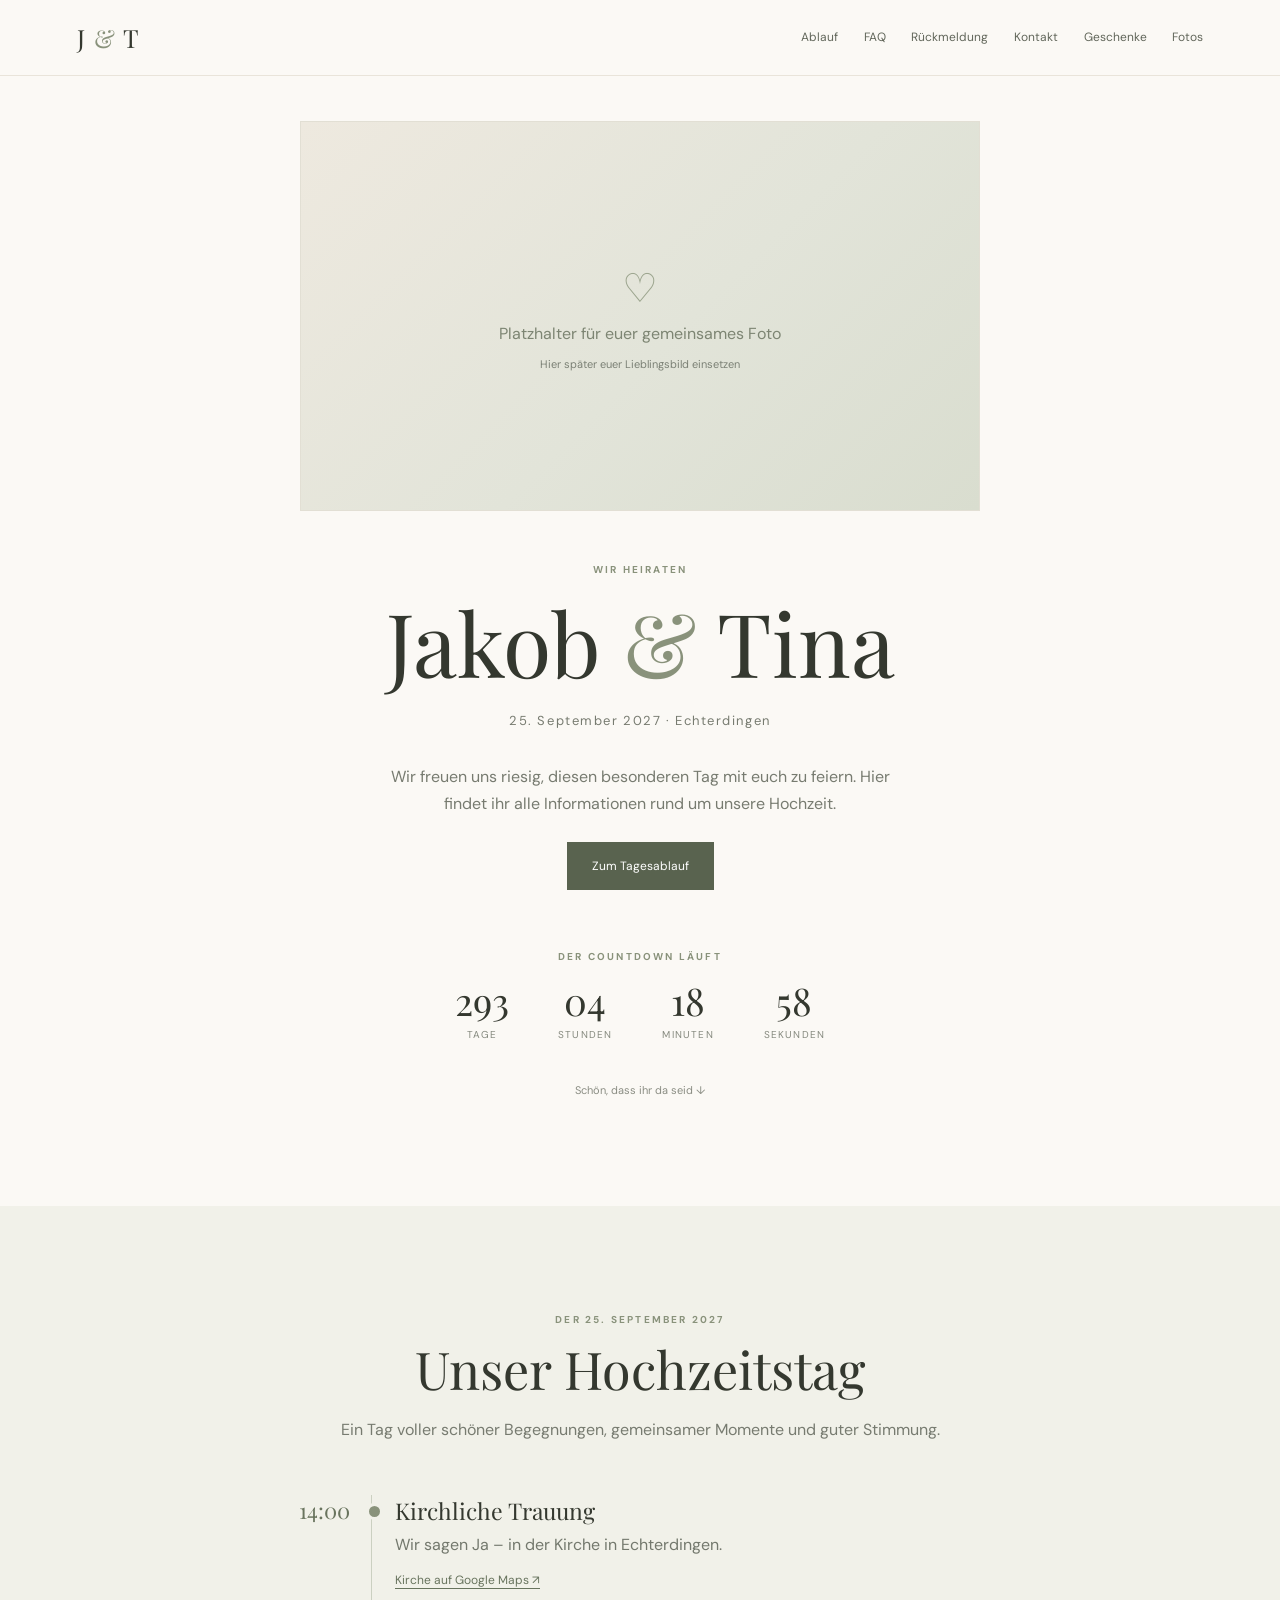
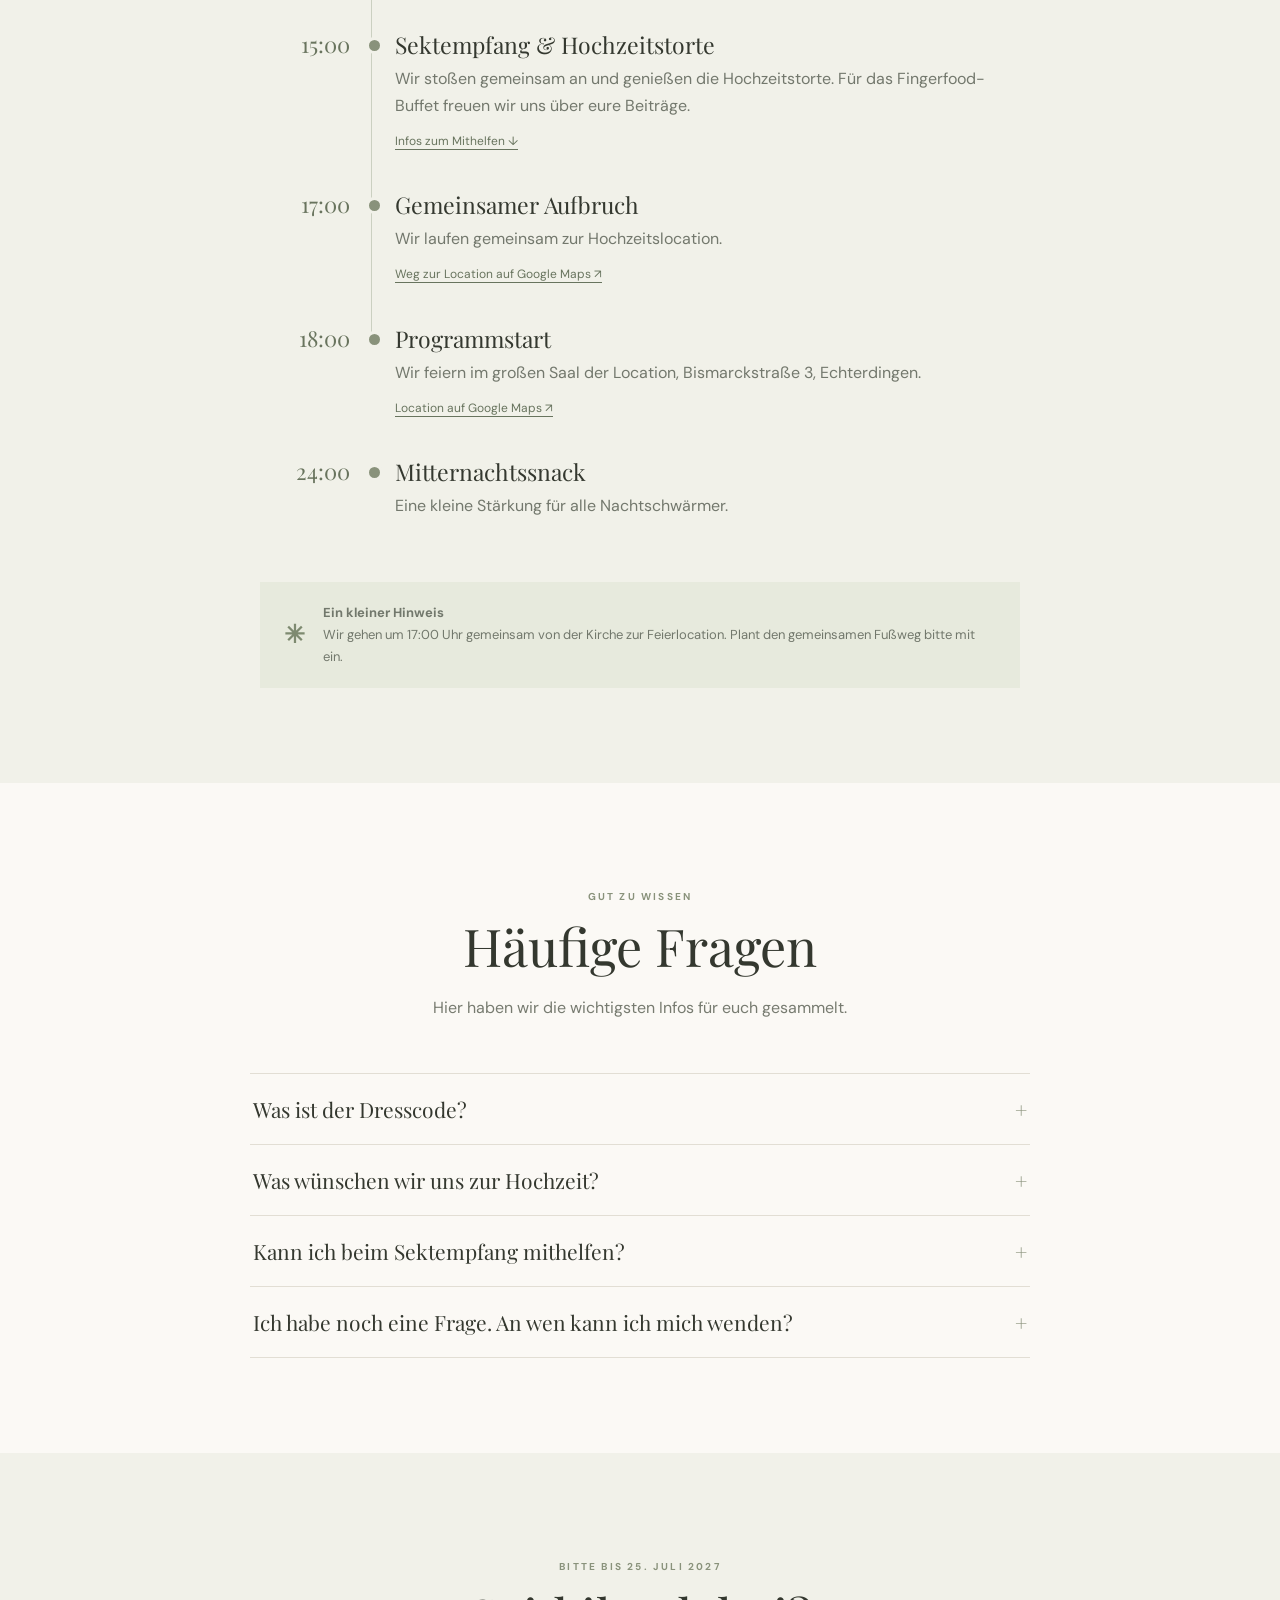
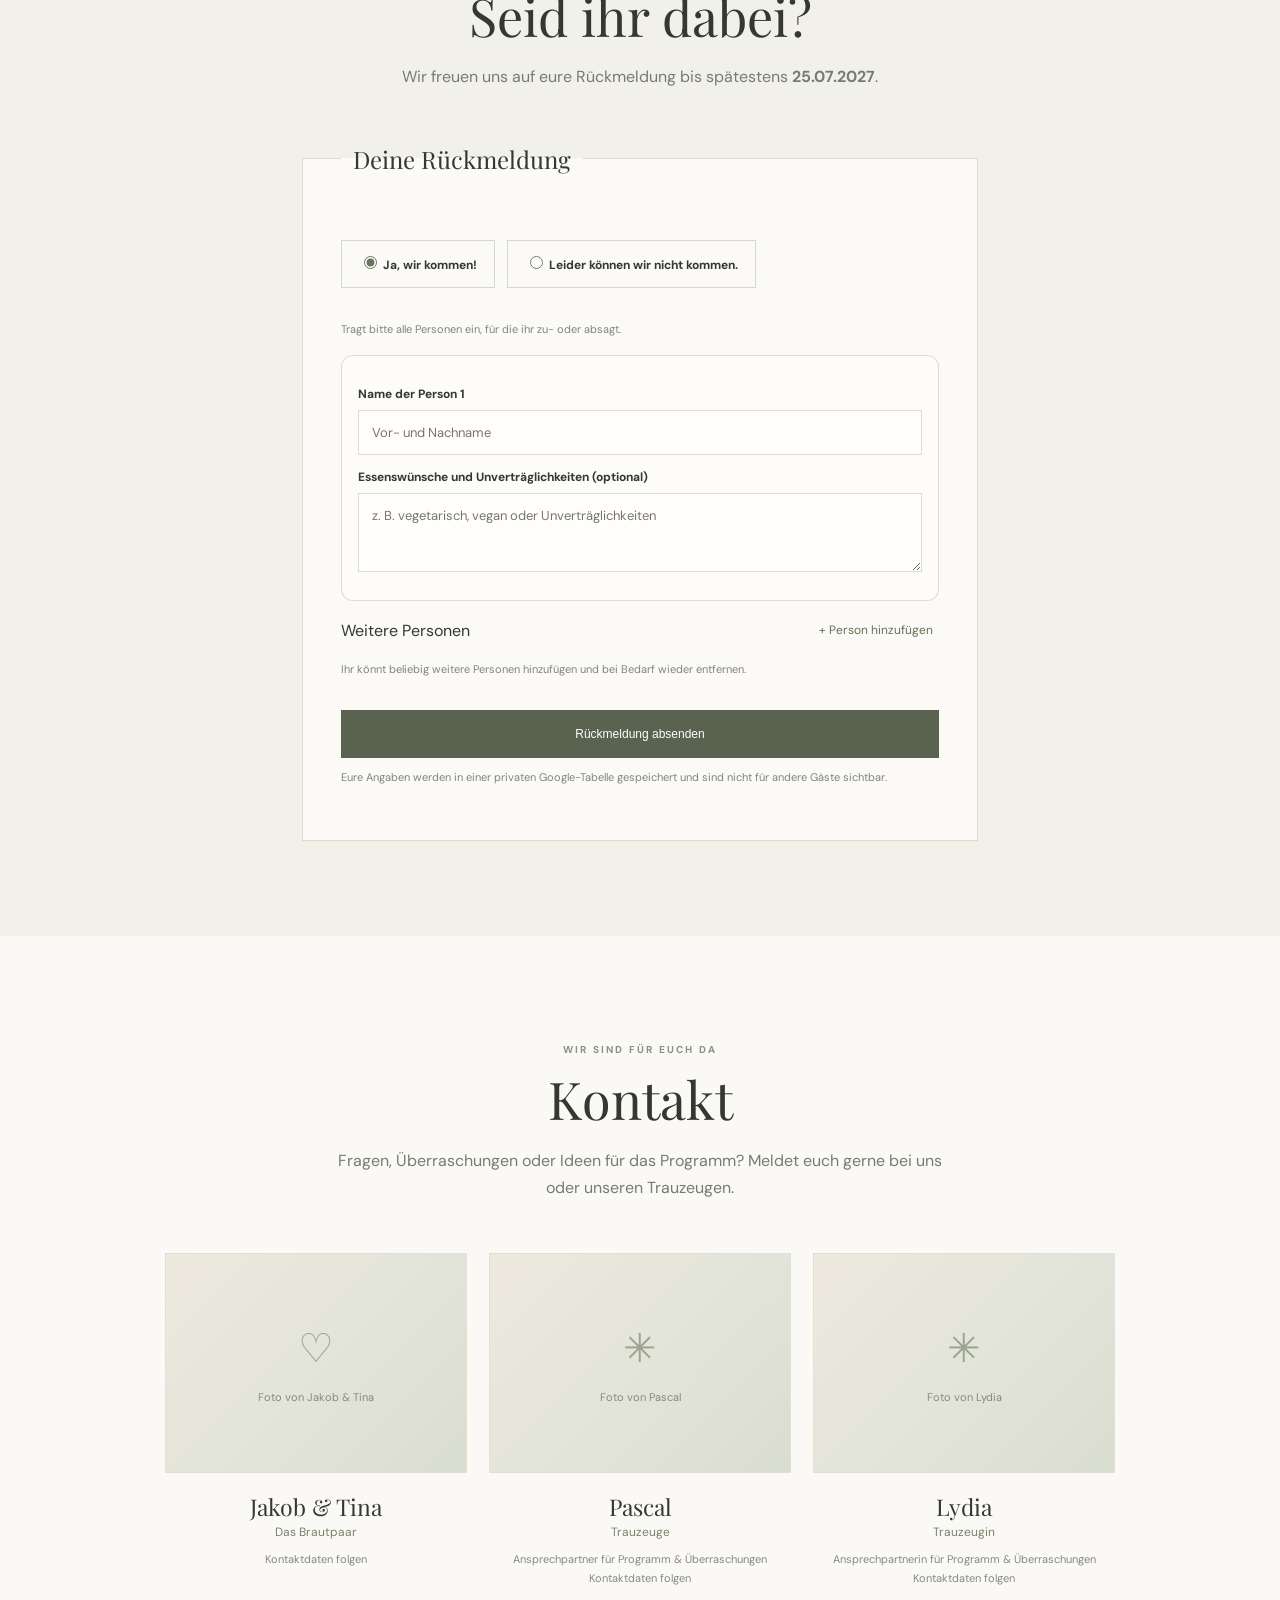
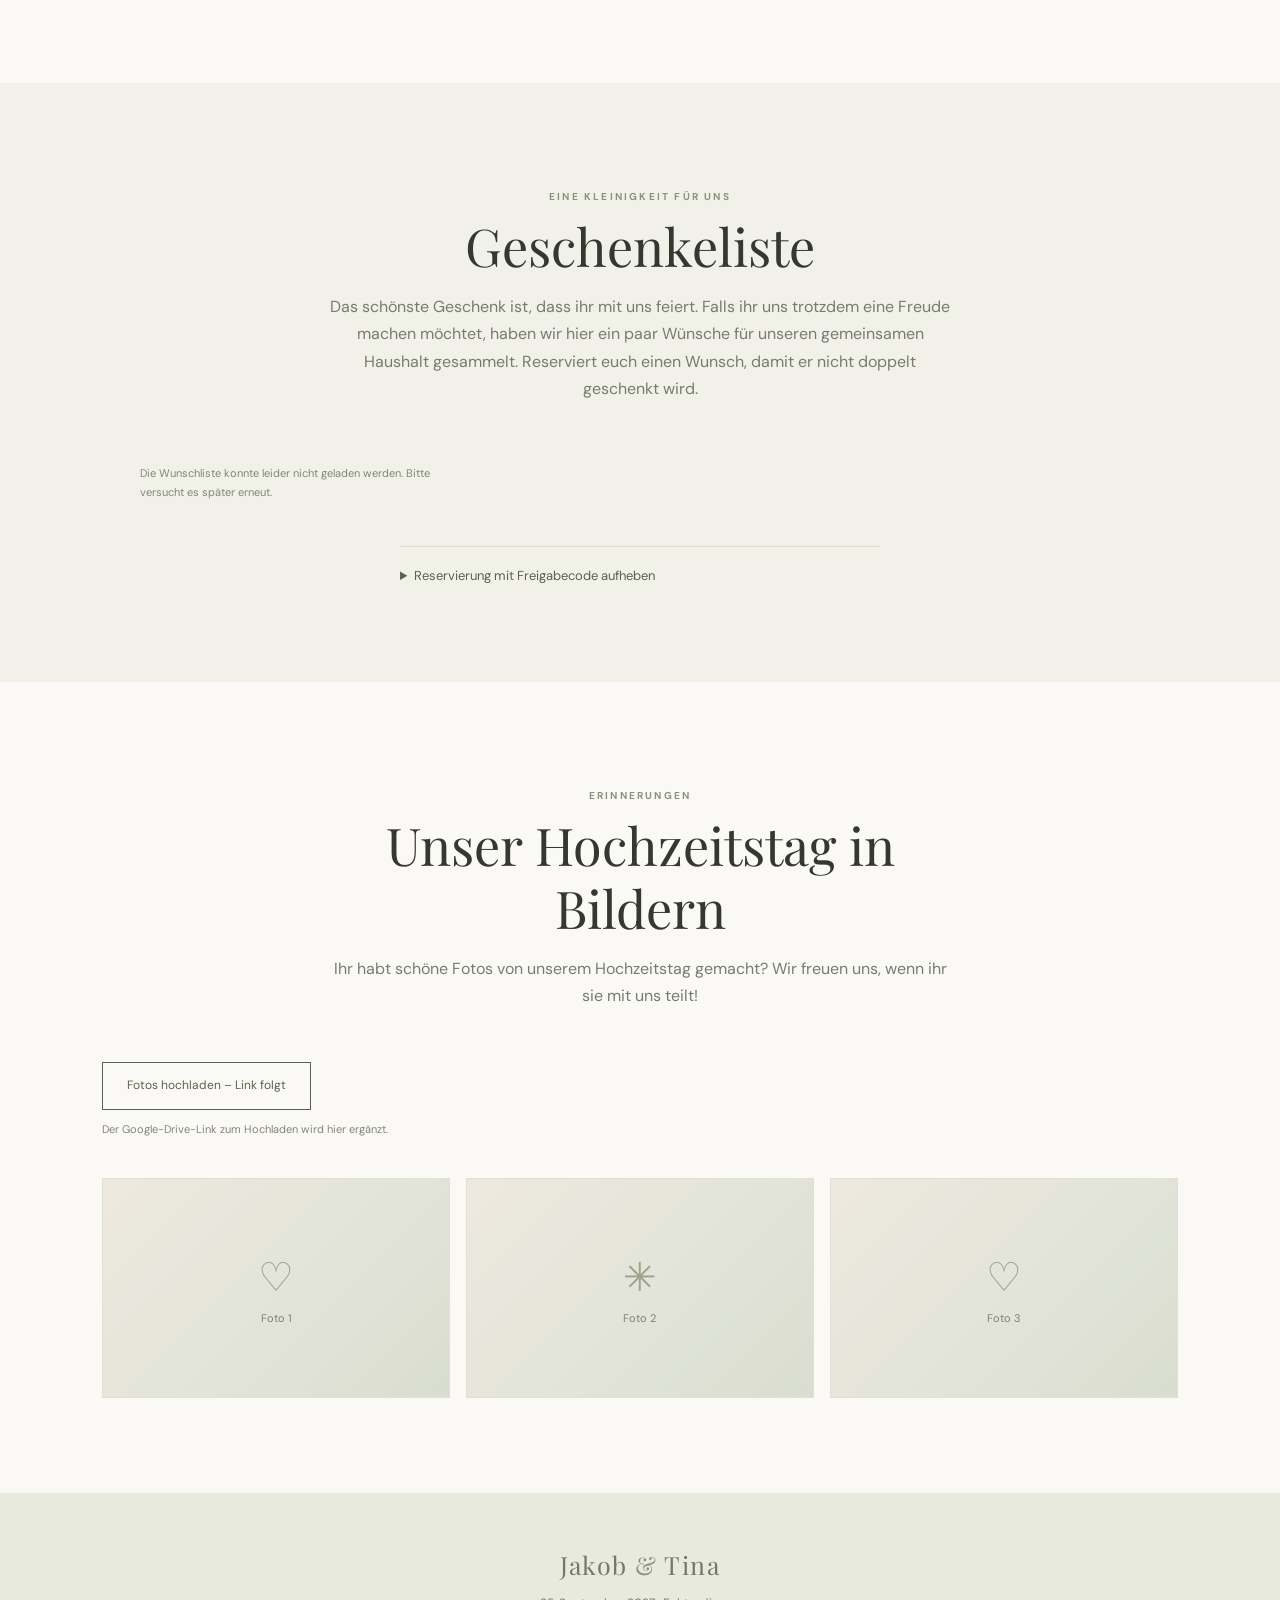
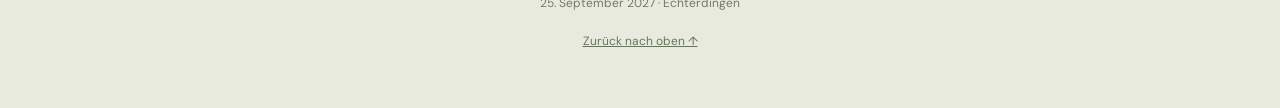
==== index.html @ b941945f "Update index.html" ====
<!doctype html>
<html lang="de">
<head>
<meta charset="utf-8">
<meta name="viewport" content="width=device-width,initial-scale=1">
<meta name="theme-color" content="#f5f1e9">
<meta name="description" content="Die Hochzeit von Jakob und Tina am 25. September 2027">
<title>Jakob & Tina – 25.09.2027</title>
<link rel="preconnect" href="https://fonts.googleapis.com">
<link rel="preconnect" href="https://fonts.gstatic.com" crossorigin>
<link href="https://fonts.googleapis.com/css2?family=DM+Sans:wght@400;500;600;700&family=Playfair+Display:wght@400;500;600&display=swap" rel="stylesheet">
<link rel="stylesheet" href="style.css">

<style>
#rsvp .attendee-entry {
  border: 1px solid rgba(95,105,82,.22);
  border-radius: 12px;
  padding: 1rem;
  margin: 1rem 0;
  background: rgba(255,255,255,.42);
}
#rsvp .attendee-entry label {
  display: block;
  margin: .75rem 0;
}
#rsvp .attendee-entry input,
#rsvp .attendee-entry textarea {
  display: block;
  width: 100%;
  box-sizing: border-box;
  margin-top: .35rem;
}
#rsvp .guest-heading {
  display: flex;
  align-items: center;
  justify-content: space-between;
  gap: 1rem;
  margin: 1rem 0;
}
#rsvp .guest-heading button {
  cursor: pointer;
}
#rsvp .hp-field {
  position: absolute;
  left: -10000px;
  width: 1px;
  height: 1px;
  overflow: hidden;
}
/* Geschenkeliste */
.gift-grid { max-width: 1000px; margin: 0 auto; display: grid; grid-template-columns: repeat(auto-fill, minmax(250px, 1fr)); gap: 22px; }
.gift-card { background: #fbfaf6; border: 1px solid #d9ddcf; display: flex; flex-direction: column; }
.gift-card.taken { opacity: .6; }
.gift-card.mine { opacity: 1; border-color: #89927b; }
.gift-card .gift-img { display: block; width: 100%; aspect-ratio: 4 / 3; object-fit: cover; background: #eee9df; }
.gift-card .gift-placeholder { aspect-ratio: 4 / 3; border: 0; border-bottom: 1px solid #e2dfd4; }
.gift-body { padding: 18px 20px 20px; display: flex; flex-direction: column; gap: 6px; flex: 1; }
.gift-body h3 { font: 400 22px "Playfair Display", serif; margin: 0; }
.gift-body p { margin: 0; color: #73786d; font-size: 13px; }
.gift-body .gift-price { font-size: 12px; letter-spacing: .06em; color: #69745e; font-weight: 700; }
.gift-actions { margin-top: auto; padding-top: 14px; display: flex; flex-direction: column; gap: 8px; }
.gift-actions .button { width: 100%; min-height: 42px; }
.gift-actions .button:disabled { opacity: .6; cursor: not-allowed; }
.gift-code { background: #e7eadd; padding: 10px 12px; font-size: 12px; color: #59634f; }
.gift-code strong { display: block; font-size: 20px; letter-spacing: .16em; }
#gift-status { max-width: 1000px; margin: 22px auto 0; text-align: center; color: #59634f; font-size: 14px; }
.gift-release { max-width: 480px; margin: 34px auto 0; border-top: 1px solid #d9ddcf; padding-top: 18px; }
.gift-release summary { cursor: pointer; font-size: 13px; color: #59634f; }
.gift-release-row { display: flex; gap: 8px; margin-top: 14px; }
.gift-release-row input { flex: 1; min-width: 0; padding: 12px; border: 1px solid #d9ddcf; background: #fffefa; font: 13px "DM Sans", sans-serif; text-transform: uppercase; letter-spacing: .1em; }
.gift-release-row .button { min-height: 44px; }
#rsvp [hidden] { display: none !important; }
#rsvp button:disabled {
  opacity: .65;
  cursor: wait;
}
</style>
</head>

<body>

<header class="header">
  <a class="logo" href="#start">J <i>&</i> T</a>
  <button class="menu" aria-label="Menü öffnen">☰</button>
  <nav>
    <a href="#ablauf">Ablauf</a>
    <a href="#faq">FAQ</a>
    <a href="#rueckmeldung">Rückmeldung</a>
    <a href="#kontakt">Kontakt</a>
    <a href="#geschenke">Geschenke</a>
    <a href="#fotos">Fotos</a>
  </nav>
</header>

<main>

<section class="hero section" id="start">
  <div class="placeholder hero-image">
    <b>♡</b>
    <span>Platzhalter für euer gemeinsames Foto</span>
    <small>Hier später euer Lieblingsbild einsetzen</small>
  </div>

  <p class="eyebrow">WIR HEIRATEN</p>
  <h1>Jakob <i>&</i> Tina</h1>
  <p class="date">25. September 2027 · Echterdingen</p>
  <p class="intro">
    Wir freuen uns riesig, diesen besonderen Tag mit euch zu feiern.
    Hier findet ihr alle Informationen rund um unsere Hochzeit.
  </p>

  <a class="button dark" href="#ablauf">Zum Tagesablauf</a>

  <div class="countdown-wrap">
    <p class="eyebrow">DER COUNTDOWN LÄUFT</p>
    <div class="countdown">
      <div><strong id="days">—</strong><small>Tage</small></div>
      <div><strong id="hours">—</strong><small>Stunden</small></div>
      <div><strong id="minutes">—</strong><small>Minuten</small></div>
      <div><strong id="seconds">—</strong><small>Sekunden</small></div>
    </div>
  </div>

  <p class="scroll">Schön, dass ihr da seid ↓</p>
</section>

<section class="section tint" id="ablauf">
  <div class="heading">
    <p class="eyebrow">DER 25. SEPTEMBER 2027</p>
    <h2>Unser Hochzeitstag</h2>
    <p>Ein Tag voller schöner Begegnungen, gemeinsamer Momente und guter Stimmung.</p>
  </div>

  <div class="timeline">
    <article>
      <time>14:00</time>
      <div>
        <h3>Kirchliche Trauung</h3>
        <p>Wir sagen Ja – in der Kirche in Echterdingen.</p>
        <a href="https://maps.app.goo.gl/VLvdL9RYa2nHUecA8" target="_blank" rel="noopener">Kirche auf Google Maps ↗</a>
      </div>
    </article>

    <article>
      <time>15:00</time>
      <div>
        <h3>Sektempfang & Hochzeitstorte</h3>
        <p>Wir stoßen gemeinsam an und genießen die Hochzeitstorte. Für das Fingerfood-Buffet freuen wir uns über eure Beiträge.</p>
        <a href="#faq-sektempfang" class="open-fingerfood-faq">Infos zum Mithelfen ↓</a>
      </div>
    </article>

    <article>
      <time>17:00</time>
      <div>
        <h3>Gemeinsamer Aufbruch</h3>
        <p>Wir laufen gemeinsam zur Hochzeitslocation.</p>
        <a href="https://maps.app.goo.gl/jkcqsG2SmhdjmjxV8" target="_blank" rel="noopener">Weg zur Location auf Google Maps ↗</a>
      </div>
    </article>

    <article>
      <time>18:00</time>
      <div>
        <h3>Programmstart</h3>
        <p>Wir feiern im großen Saal der Location, Bismarckstraße 3, Echterdingen.</p>
        <a href="https://maps.app.goo.gl/jkcqsG2SmhdjmjxV8" target="_blank" rel="noopener">Location auf Google Maps ↗</a>
      </div>
    </article>

    <article>
      <time>24:00</time>
      <div>
        <h3>Mitternachtssnack</h3>
        <p>Eine kleine Stärkung für alle Nachtschwärmer.</p>
      </div>
    </article>
  </div>

  <div class="note">
    <b>✳</b>
    <p>
      <strong>Ein kleiner Hinweis</strong><br>
      Wir gehen um 17:00 Uhr gemeinsam von der Kirche zur Feierlocation.
      Plant den gemeinsamen Fußweg bitte mit ein.
    </p>
  </div>
</section>

<section class="section" id="faq">
  <div class="heading">
    <p class="eyebrow">GUT ZU WISSEN</p>
    <h2>Häufige Fragen</h2>
    <p>Hier haben wir die wichtigsten Infos für euch gesammelt.</p>
  </div>

  <div class="faqs">
    <details>
      <summary>Was ist der Dresscode?</summary>
      <p>Kommt wie ihr wollt, aber schön. Wir möchten, dass ihr euch wohlfühlt!</p>
    </details>

    <details>
      <summary>Was wünschen wir uns zur Hochzeit?</summary>
      <p>
        Wir freuen uns vor allem, wenn ihr dabei seid! Wenn ihr eine Geschenkidee habt,
        freuen wir uns natürlich darüber. Falls nicht, findet ihr unter
        <a href="#geschenke">Geschenkeliste</a> ein paar Wünsche für unseren gemeinsamen Haushalt.
      </p>
    </details>

    <details id="faq-sektempfang">
      <summary>Kann ich beim Sektempfang mithelfen?</summary>
      <p>Sehr gerne! Für unser Fingerfood-Buffet nach der Kirche könnt ihr eure Beiträge hier eintragen:</p>
      <a class="button outline placeholder-link" href="#">Link zur Fingerfood-Liste folgt</a>
      <small>Der Google-Docs- oder Doodle-Link wird ergänzt, sobald er erstellt ist.</small>
    </details>

    <details>
      <summary>Ich habe noch eine Frage. An wen kann ich mich wenden?</summary>
      <p>
        Schaut gerne im <a href="#kontakt">Kontaktbereich</a> vorbei.
        Dort findet ihr unsere Kontaktdaten und die unserer Trauzeugen Pascal und Lydia.
      </p>
    </details>
  </div>
</section>

<section class="section tint" id="rueckmeldung">
  <div class="heading">
    <p class="eyebrow">BITTE BIS 25. JULI 2027</p>
    <h2>Seid ihr dabei?</h2>
    <p>Wir freuen uns auf eure Rückmeldung bis spätestens <strong>25.07.2027</strong>.</p>
  </div>

  <form id="rsvp" class="rsvp-form">
    <fieldset>
      <legend>Deine Rückmeldung</legend>

      <div class="choices">
        <label>
          <input type="radio" name="attendance" value="yes" checked>
          Ja, wir kommen!
        </label>
        <label>
          <input type="radio" name="attendance" value="no">
          Leider können wir nicht kommen.
        </label>
      </div>

      <div id="people-fields">
        <p class="hint">
          Tragt bitte alle Personen ein, für die ihr zu- oder absagt.
        </p>

        <div id="attendees">
          <article class="attendee-entry">
            <label>
              <span class="name-label-text">Name der Person 1</span>
              <input
                class="attendee-name"
                type="text"
                required
                maxlength="100"
                placeholder="Vor- und Nachname">
            </label>

            <label class="food-field">
              Essenswünsche und Unverträglichkeiten (optional)
              <textarea
                class="attendee-food-allergies"
                rows="3"
                maxlength="1000"
                placeholder="z. B. vegetarisch, vegan oder Unverträglichkeiten"></textarea>
            </label>
          </article>
        </div>

        <div class="guest-heading">
          <span>Weitere Personen</span>
          <button type="button" id="add-guest">+ Person hinzufügen</button>
        </div>

        <p class="hint">
          Ihr könnt beliebig weitere Personen hinzufügen und bei Bedarf wieder entfernen.
        </p>
      </div>

      <div id="message-field" hidden>
        <label for="message">Eine kurze Nachricht an uns (optional)</label>
        <textarea
          id="message"
          rows="4"
          maxlength="1000"
          placeholder="Eine kurze Nachricht an Jakob und Tina …"></textarea>
      </div>

      <div class="hp-field" aria-hidden="true">
        <label>
          Nicht ausfüllen
          <input type="text" id="website" tabindex="-1" autocomplete="off">
        </label>
      </div>

      <button class="button dark submit" type="submit">Rückmeldung absenden</button>

      <p class="hint">
        Eure Angaben werden in einer privaten Google-Tabelle gespeichert
        und sind nicht für andere Gäste sichtbar.
      </p>
      <p id="result" role="status" aria-live="polite"></p>
    </fieldset>
  </form>
</section>

<section class="section" id="kontakt">
  <div class="heading">
    <p class="eyebrow">WIR SIND FÜR EUCH DA</p>
    <h2>Kontakt</h2>
    <p>Fragen, Überraschungen oder Ideen für das Programm? Meldet euch gerne bei uns oder unseren Trauzeugen.</p>
  </div>

  <div class="contacts">
    <article>
      <div class="placeholder portrait"><b>♡</b><small>Foto von Jakob & Tina</small></div>
      <h3>Jakob & Tina</h3>
      <p>Das Brautpaar</p>
      <small>Kontaktdaten folgen</small>
    </article>

    <article>
      <div class="placeholder portrait"><b>✳</b><small>Foto von Pascal</small></div>
      <h3>Pascal</h3>
      <p>Trauzeuge</p>
      <small>Ansprechpartner für Programm & Überraschungen<br>Kontaktdaten folgen</small>
    </article>

    <article>
      <div class="placeholder portrait"><b>✳</b><small>Foto von Lydia</small></div>
      <h3>Lydia</h3>
      <p>Trauzeugin</p>
      <small>Ansprechpartnerin für Programm & Überraschungen<br>Kontaktdaten folgen</small>
    </article>
  </div>
</section>

<section class="section tint" id="geschenke">
  <div class="heading">
    <p class="eyebrow">EINE KLEINIGKEIT FÜR UNS</p>
    <h2>Geschenkeliste</h2>
    <p>
      Das schönste Geschenk ist, dass ihr mit uns feiert. Falls ihr uns trotzdem eine Freude
      machen möchtet, haben wir hier ein paar Wünsche für unseren gemeinsamen Haushalt gesammelt.
      Reserviert euch einen Wunsch, damit er nicht doppelt geschenkt wird.
    </p>
  </div>

  <div id="gift-list" class="gift-grid" aria-live="polite">
    <p class="hint">Wunschliste wird geladen …</p>
  </div>
  <p id="gift-status" role="status" aria-live="polite"></p>

  <details class="gift-release">
    <summary>Reservierung mit Freigabecode aufheben</summary>
    <p class="hint">
      Die Reservierung ist anonym – wir sehen nicht, wer was ausgewählt hat. Den Code erhaltet ihr
      beim Reservieren. Auf demselben Gerät findet ihr die Freigabe auch direkt beim Wunsch.
    </p>
    <div class="gift-release-row">
      <input type="text" id="release-code" maxlength="12" placeholder="Freigabecode" autocomplete="off" aria-label="Freigabecode">
      <button type="button" id="release-btn" class="button outline">Freigeben</button>
    </div>
  </details>
</section>

<section class="section" id="fotos">
  <div class="heading">
    <p class="eyebrow">ERINNERUNGEN</p>
    <h2>Unser Hochzeitstag in Bildern</h2>
    <p>Ihr habt schöne Fotos von unserem Hochzeitstag gemacht? Wir freuen uns, wenn ihr sie mit uns teilt!</p>
  </div>

  <a class="button outline placeholder-link" href="#">Fotos hochladen – Link folgt</a>
  <p class="hint">Der Google-Drive-Link zum Hochladen wird hier ergänzt.</p>

  <div class="gallery">
    <div class="placeholder"><b>♡</b><small>Foto 1</small></div>
    <div class="placeholder"><b>✳</b><small>Foto 2</small></div>
    <div class="placeholder"><b>♡</b><small>Foto 3</small></div>
  </div>
</section>

</main>

<footer>
  <div>Jakob <i>&</i> Tina</div>
  <p>25. September 2027 · Echterdingen</p>
  <a href="#start">Zurück nach oben ↑</a>
</footer>

<script>
(() => {
  const RSVP_ENDPOINT = "https://script.google.com/macros/s/AKfycbz8vqfJoZh-reSe8XJD2ik7zo6Gv5LeIMZGwAuS5fkyKfub-98JyNloF5AKuw3REirVfw/exec";

  // Navigation
  const menuButton = document.querySelector(".menu");
  const nav = document.querySelector(".header nav");

  if (menuButton && nav) {
    menuButton.addEventListener("click", () => nav.classList.toggle("open"));
  }

  if (nav) {
    nav.querySelectorAll("a").forEach(a => {
      a.addEventListener("click", () => nav.classList.remove("open"));
    });
  }

  // Fingerfood-FAQ öffnen und dorthin scrollen
  function openFingerfoodFaq(event) {
    event.preventDefault();

    const faq = document.getElementById("faq-sektempfang");
    if (!faq) return;

    faq.open = true;

    setTimeout(() => {
      faq.scrollIntoView({ behavior: "smooth", block: "center" });
    }, 100);
  }

  document.querySelectorAll(".open-fingerfood-faq").forEach(link => {
    link.addEventListener("click", openFingerfoodFaq);
  });

  // Countdown
  function updateCountdown() {
    const target = new Date("2027-09-25T14:00:00+02:00").getTime();
    const distance = Math.max(0, target - Date.now());

    const units = {
      days: Math.floor(distance / 86400000),
      hours: Math.floor(distance % 86400000 / 3600000),
      minutes: Math.floor(distance % 3600000 / 60000),
      seconds: Math.floor(distance % 60000 / 1000)
    };

    Object.entries(units).forEach(([id, value]) => {
      const el = document.getElementById(id);
      if (el) el.textContent = String(value).padStart(2, "0");
    });
  }

  updateCountdown();
  setInterval(updateCountdown, 1000);

  // Geschenkeliste
  const giftList = document.getElementById("gift-list");
  if (giftList) {
    const giftStatus = document.getElementById("gift-status");
    const STORE_KEY = "giftCodes";

    const loadCodes = () => {
      try { return JSON.parse(localStorage.getItem(STORE_KEY)) || {}; } catch (e) { return {}; }
    };

    const saveCodes = codes => {
      try { localStorage.setItem(STORE_KEY, JSON.stringify(codes)); } catch (e) { /* ignorieren */ }
    };

    const safeUrl = (value, allowRelative) => {
      const u = String(value || "").trim();
      if (!u) return "";
      if (/^https?:\/\//i.test(u)) return u;
      if (allowRelative && /^[\w\-./%]+$/.test(u) && !u.startsWith("/")) return u;
      return "";
    };

    const el = (tag, className, text) => {
      const node = document.createElement(tag);
      if (className) node.className = className;
      if (text) node.textContent = text;
      return node;
    };

    async function giftApi(body) {
      const response = await fetch(RSVP_ENDPOINT, { method: "POST", body: JSON.stringify(body) });
      const data = await response.json();
      if (!data.ok) throw new Error(data.error || "Unbekannter Fehler");
      return data;
    }

    async function reserveGift(gift, button) {
      if (!confirm("„" + gift.name + "“ für euch reservieren?")) return;
      button.disabled = true;
      giftStatus.textContent = "";

      try {
        const data = await giftApi({ action: "reserveGift", id: gift.id });
        const codes = loadCodes();
        codes[gift.id] = data.code;
        saveCodes(codes);

        giftStatus.textContent =
          "Reserviert! Euer Freigabecode: " + data.code +
          " – bitte notieren, falls ihr die Reservierung später aufheben möchtet.";
      } catch (error) {
        giftStatus.textContent = error.message;
      }

      await loadGifts();
    }

    async function releaseGift(code, button) {
      if (button) button.disabled = true;
      giftStatus.textContent = "";

      try {
        await giftApi({ action: "releaseGift", code });
        const codes = loadCodes();
        Object.keys(codes).forEach(id => {
          if (codes[id] === code) delete codes[id];
        });
        saveCodes(codes);
        giftStatus.textContent = "Die Reservierung wurde aufgehoben.";
      } catch (error) {
        giftStatus.textContent = error.message;
      }

      await loadGifts();
    }

    function renderGifts(gifts) {
      giftList.replaceChildren();
      const codes = loadCodes();

      if (!gifts.length) {
        giftList.append(el("p", "hint", "Die Wunschliste wird bald ergänzt."));
        return;
      }

      gifts.forEach(gift => {
        const myCode = gift.taken ? codes[gift.id] : null;
        if (!gift.taken && codes[gift.id]) delete codes[gift.id];

        const card = el("article", "gift-card" + (gift.taken ? (myCode ? " mine" : " taken") : ""));

        const imageUrl = safeUrl(gift.image, true);
        if (imageUrl) {
          const img = el("img", "gift-img");
          img.src = imageUrl;
          img.alt = gift.name;
          img.loading = "lazy";
          card.append(img);
        } else {
          const ph = el("div", "placeholder gift-placeholder");
          ph.append(el("b", "", "♡"));
          card.append(ph);
        }

        const body = el("div", "gift-body");
        body.append(el("h3", "", gift.name));

        if (gift.description) body.append(el("p", "", gift.description));
        if (gift.price) body.append(el("p", "gift-price", gift.price));

        const actions = el("div", "gift-actions");
        const linkUrl = safeUrl(gift.link, false);

        if (!gift.taken) {
          if (linkUrl) {
            const a = el("a", "button outline", "Ansehen ↗");
            a.href = linkUrl;
            a.target = "_blank";
            a.rel = "noopener";
            actions.append(a);
          }

          const btn = el("button", "button dark", "Reservieren");
          btn.type = "button";
          btn.addEventListener("click", () => reserveGift(gift, btn));
          actions.append(btn);

        } else if (myCode) {
          const box = el("div", "gift-code", "Von euch reserviert. Freigabecode:");
          box.append(el("strong", "", myCode));
          actions.append(box);

          const btn = el("button", "button outline", "Reservierung aufheben");
          btn.type = "button";
          btn.addEventListener("click", () => releaseGift(myCode, btn));
          actions.append(btn);

        } else {
          const btn = el("button", "button outline", "Bereits reserviert");
          btn.type = "button";
          btn.disabled = true;
          actions.append(btn);
        }

        body.append(actions);
        card.append(body);
        giftList.append(card);
      });

      saveCodes(codes);
    }

    async function loadGifts() {
      try {
        const response = await fetch(RSVP_ENDPOINT + "?action=gifts");
        const data = await response.json();
        if (!data.ok) throw new Error(data.error || "Unbekannter Fehler");
        renderGifts(data.gifts);
      } catch (error) {
        console.error(error);
        giftList.replaceChildren(
          el("p", "hint", "Die Wunschliste konnte leider nicht geladen werden. Bitte versucht es später erneut.")
        );
      }
    }

    document.getElementById("release-btn").addEventListener("click", () => {
      const input = document.getElementById("release-code");
      const code = input.value.trim().toUpperCase();

      if (!code) {
        giftStatus.textContent = "Bitte gebt euren Freigabecode ein.";
        return;
      }

      releaseGift(code, null).then(() => {
        input.value = "";
      });
    });

    loadGifts();
  }

  // RSVP-Formular
  const form = document.getElementById("rsvp");
  if (!form) return;

  const attendees = document.getElementById("attendees");
  const addButton = document.getElementById("add-guest");
  const result = document.getElementById("result");
  const messageField = document.getElementById("message-field");

  function isAttending() {
    return form.querySelector('input[name="attendance"]:checked').value === "yes";
  }

  // Zusage: Essenswünsche sichtbar | Absage: Nachrichtenfeld sichtbar
  function updateAttendanceFields() {
    const attending = isAttending();

    attendees.querySelectorAll(".food-field").forEach(el => {
      el.hidden = !attending;
    });

    messageField.hidden = attending;

    attendees.querySelectorAll(".attendee-name").forEach(el => {
      el.required = true;
    });
  }

  // Nummerierung nach Hinzufügen/Entfernen neu setzen
  function renumberAttendees() {
    attendees.querySelectorAll(".attendee-entry").forEach((entry, i) => {
      const n = i + 1;
      const title = entry.querySelector(".attendee-title");

      if (title) title.textContent = "Person " + n;

      entry.querySelector(".name-label-text").textContent = "Name der Person " + n;
    });
  }

  form.querySelectorAll('input[name="attendance"]').forEach(r => {
    r.addEventListener("change", updateAttendanceFields);
  });

  updateAttendanceFields();

  // Weitere Personen hinzufügen
  addButton.addEventListener("click", () => {
    const card = document.createElement("article");
    card.className = "attendee-entry";

    card.innerHTML = `
      <div class="guest-heading">
        <strong class="attendee-title"></strong>
        <button type="button" class="remove-guest" aria-label="Person entfernen">Entfernen</button>
      </div>

      <label>
        <span class="name-label-text"></span>
        <input
          class="attendee-name"
          type="text"
          required
          maxlength="100"
          placeholder="Vor- und Nachname">
      </label>

      <label class="food-field">
        Essenswünsche und Unverträglichkeiten (optional)
        <textarea
          class="attendee-food-allergies"
          rows="3"
          maxlength="1000"
          placeholder="z. B. vegetarisch, vegan oder Unverträglichkeiten"></textarea>
      </label>
    `;

    card.querySelector(".remove-guest").addEventListener("click", () => {
      card.remove();
      renumberAttendees();
    });

    attendees.appendChild(card);
    renumberAttendees();
    updateAttendanceFields();
    card.querySelector("input").focus();
  });

  // Formular absenden
  form.addEventListener("submit", async event => {
    event.preventDefault();
    result.textContent = "";

    const honeypot = document.getElementById("website").value;
    if (honeypot) return;

    const attending = isAttending();

    const payload = {
      attendance: attending ? "yes" : "no",

      message: attending ? "" : document.getElementById("message").value.trim(),

      attendees: [...attendees.querySelectorAll(".attendee-entry")]
        .map(entry => ({
          name: entry.querySelector(".attendee-name").value.trim(),
          foodAndAllergies: attending
            ? entry.querySelector(".attendee-food-allergies").value.trim()
            : ""
        }))
        .filter(person => person.name),

      submittedAt: new Date().toISOString(),
      website: honeypot
    };

    if (payload.attendees.length === 0) {
      result.textContent = "Bitte tragt mindestens eine Person mit Namen ein.";
      attendees.querySelector(".attendee-name")?.focus();
      return;
    }

    const submitButton = form.querySelector('button[type="submit"]');
    submitButton.disabled = true;
    submitButton.textContent = "Wird gesendet …";

    const controller = new AbortController();
    const timeout = setTimeout(() => controller.abort(), 20000);

    try {
      const response = await fetch(RSVP_ENDPOINT, {
        method: "POST",
        body: JSON.stringify(payload),
        signal: controller.signal
      });

      const data = await response.json();

      if (!data.ok) {
        throw new Error(data.error || "Unbekannter Fehler");
      }

      if (attending) {
        result.replaceChildren();

        result.append(document.createTextNode(
          "Vielen Dank! Eure Zusage ist angekommen – wir freuen uns auf euch!"
        ));

        result.append(document.createElement("br"));
        result.append(document.createElement("br"));

        const link = document.createElement("a");
        link.href = "#faq-sektempfang";
        link.className = "rsvp-faq-link open-fingerfood-faq";
        link.textContent = "Über Beiträge zum Fingerfood freuen wir uns!";
        link.addEventListener("click", openFingerfoodFaq);

        result.append(link);

      } else {
        result.textContent =
          "Vielen Dank für eure Rückmeldung. Schade, dass ihr nicht dabei sein könnt!";
      }

      // Formular zurücksetzen: nur Person 1 behalten
      [...attendees.querySelectorAll(".attendee-entry")]
        .slice(1)
        .forEach(c => c.remove());

      form.reset();
      renumberAttendees();
      updateAttendanceFields();

      // Nur bei einer Absage zur Rückmeldung scrollen.
      // Bei einer Zusage bleibt die aktuelle Scrollposition erhalten.
      if (!attending) {
        result.scrollIntoView({ behavior: "smooth", block: "center" });
      }

    } catch (error) {
      console.error(error);

      result.textContent =
        "Das Senden hat leider nicht funktioniert. Bitte versucht es später erneut oder meldet euch direkt bei Jakob und Tina.";

    } finally {
      clearTimeout(timeout);
      submitButton.disabled = false;
      submitButton.textContent = "Rückmeldung absenden";
    }
  });
})();
</script>

</body>
</html>
---- style.css ----
*{box-sizing:border-box}html{scroll-behavior:smooth;scroll-padding-top:80px}body{margin:0;background:#fbf9f5;color:#34382f;font-family:"DM Sans",sans-serif;line-height:1.7}a{color:inherit}.header{height:76px;padding:0 clamp(20px,6vw,88px);display:flex;align-items:center;justify-content:space-between;background:#fbf9f5ed;position:sticky;top:0;z-index:5;border-bottom:1px solid #e9e4da;backdrop-filter:blur(10px)}.logo,footer div{font:25px "Playfair Display",serif;text-decoration:none;letter-spacing:.06em}.logo i, h1 i,footer i{color:#89927b;font-style:normal}nav{display:flex;gap:clamp(12px,2vw,27px)}nav a{text-decoration:none;font-size:12px;color:#62675b}.menu{display:none;border:0;background:none;font-size:24px}.section{padding:95px clamp(22px,8vw,130px)}.hero{min-height:calc(100vh - 76px);display:flex;flex-direction:column;align-items:center;text-align:center;justify-content:center;padding-top:45px}.placeholder{background:linear-gradient(135deg,#eee9df,#e2e4d9 55%,#d9ddcf);border:1px solid #e2dfd4;display:flex;flex-direction:column;align-items:center;justify-content:center;text-align:center;color:#7d8573;gap:8px;padding:20px}.placeholder b{font:40px "Playfair Display",serif;color:#9ba48d}.placeholder small{font-size:11px;color:#7b8075}.hero-image{width:min(680px,100%);height:clamp(210px,35vw,390px);margin-bottom:40px}.eyebrow{font-size:10px;letter-spacing:.22em;font-weight:700;color:#89927b}.hero h1{font:400 clamp(48px,8vw,88px)/1.12 "Playfair Display",serif;margin:5px 0}.date{letter-spacing:.12em;font-size:13px;color:#777b70}.intro{max-width:500px;color:#777b70;margin:18px auto 25px}.button{display:inline-flex;align-items:center;justify-content:center;min-height:48px;padding:12px 24px;text-decoration:none;border:1px solid #59634f;font-size:12px;cursor:pointer}.dark{background:#59634f;color:white}.outline{color:#59634f;background:transparent}.countdown-wrap{margin-top:48px}.countdown{display:flex;gap:clamp(16px,4vw,48px);justify-content:center}.countdown div{display:flex;flex-direction:column;min-width:55px}.countdown strong{font:400 clamp(26px,4vw,38px) "Playfair Display",serif}.countdown small{font-size:10px;letter-spacing:.12em;color:#85897e;text-transform:uppercase}.scroll{margin-top:38px;font-size:11px;color:#8a8d83}.tint{background:#f1f1e9}.heading{text-align:center;max-width:620px;margin:0 auto 52px}.heading h2,.gift h2{font:400 clamp(36px,5vw,52px)/1.2 "Playfair Display",serif;margin:8px 0 14px}.heading>p:last-child,.gift p{color:#777b70}.timeline{max-width:760px;margin:auto}.timeline article{display:grid;grid-template-columns:90px 1fr;gap:45px;padding:0 0 36px;position:relative}.timeline article:before{content:"";position:absolute;left:106px;top:8px;width:11px;height:11px;border-radius:50%;background:#89927b;border:3px solid #f1f1e9}.timeline:before{content:"";position:absolute;margin-left:111px;height:450px;width:1px;background:#cbd0c1}.timeline time{text-align:right;font:22px "Playfair Display",serif;color:#69745e}.timeline h3,.contacts h3{font:400 23px "Playfair Display",serif;margin:0 0 5px}.timeline p{margin:0 0 7px;color:#73786d}.timeline a,.faqs a:not(.button){font-size:12px;color:#68745e;text-underline-offset:4px}.note{max-width:760px;margin:20px auto 0;padding:20px 24px;background:#e7eadd;display:flex;gap:18px;align-items:center}.note b{font-size:25px;color:#7e8a70}.note p{margin:0;color:#72786c;font-size:13px}.faqs{max-width:780px;margin:auto;border-top:1px solid #e2ded4}.faqs details{border-bottom:1px solid #e2ded4;padding:21px 3px}.faqs summary{cursor:pointer;list-style:none;font:21px "Playfair Display",serif}.faqs summary:after{content:"+";float:right;color:#89927b}.faqs details[open] summary:after{content:"−"}.faqs details p{color:#73786d}.faqs small,.hint{display:block;font-size:11px;color:#818579;margin-top:10px}.rsvp-form{max-width:680px;margin:auto}.rsvp-form fieldset{border:1px solid #d9ddcf;padding:clamp(20px,4vw,38px);background:#fbfaf6}.rsvp-form legend{font:24px "Playfair Display",serif;padding:0 12px}.choices{display:flex;flex-wrap:wrap;gap:12px;margin:10px 0 25px}.choices label{border:1px solid #d5d9cc;padding:12px 17px;font-size:13px;cursor:pointer}.choices input{accent-color:#68745e}.rsvp-form label{display:block;font-size:12px;font-weight:700;margin:17px 0 7px}.rsvp-form input[type=text],.rsvp-form input[type=email],.rsvp-form textarea{width:100%;padding:13px;border:1px solid #d9ddcf;background:#fffefa;font:13px "DM Sans",sans-serif;color:#34382f}.rsvp-form textarea{resize:vertical}.guest-heading{display:flex;align-items:center;justify-content:space-between}.guest-heading button{border:0;background:none;color:#657158;font:12px "DM Sans",sans-serif;cursor:pointer}.guest-row{display:flex;gap:8px;margin:8px 0}.guest-row input{flex:1}.guest-row button{border:1px solid #d9ddcf;background:transparent;padding:0 10px;color:#68745e}.submit{width:100%;margin-top:20px}.contacts{max-width:950px;margin:auto;display:grid;grid-template-columns:repeat(3,1fr);gap:22px}.contacts article{text-align:center}.portrait{height:220px;margin-bottom:18px}.contacts h3{margin:0}.contacts p{margin:0;color:#78806e;font-size:12px}.contacts small{display:block;color:#85897e;font-size:11px;margin-top:8px}.gift{max-width:1000px;margin:auto;display:grid;grid-template-columns:1fr 1fr;gap:clamp(30px,7vw,90px);align-items:center}.gift-image{min-height:360px}.gift p{font-size:14px}.gift .code{font-size:12px;color:#59634f;margin-top:18px}.gallery{display:grid;grid-template-columns:repeat(3,1fr);gap:16px;margin-top:40px}.gallery .placeholder{height:220px}footer{text-align:center;padding:55px 20px;background:#e8eade;color:#72796b}footer p,footer a{font-size:12px}footer a{color:#68745e}@media(max-width:760px){.header{height:65px}.menu{display:block}nav{display:none;position:absolute;top:64px;left:0;right:0;background:#fbf9f5;padding:18px 24px 24px;flex-direction:column;border-bottom:1px solid #e9e4da}nav.open{display:flex}nav a{font-size:13px}.section{padding:72px 22px}.hero{min-height:auto}.timeline article{grid-template-columns:60px 1fr;gap:32px}.timeline:before{margin-left:76px;height:490px}.timeline article:before{left:71px}.timeline time{font-size:18px}.timeline h3{font-size:20px}.contacts{grid-template-columns:1fr;max-width:380px;gap:35px}.portrait{height:250px}.gift{grid-template-columns:1fr}.gift-image{min-height:250px}.gallery{gap:8px}.gallery .placeholder{height:120px}.countdown{gap:15px}.countdown strong{font-size:27px}.countdown small{font-size:8px}.choices{flex-direction:column}}
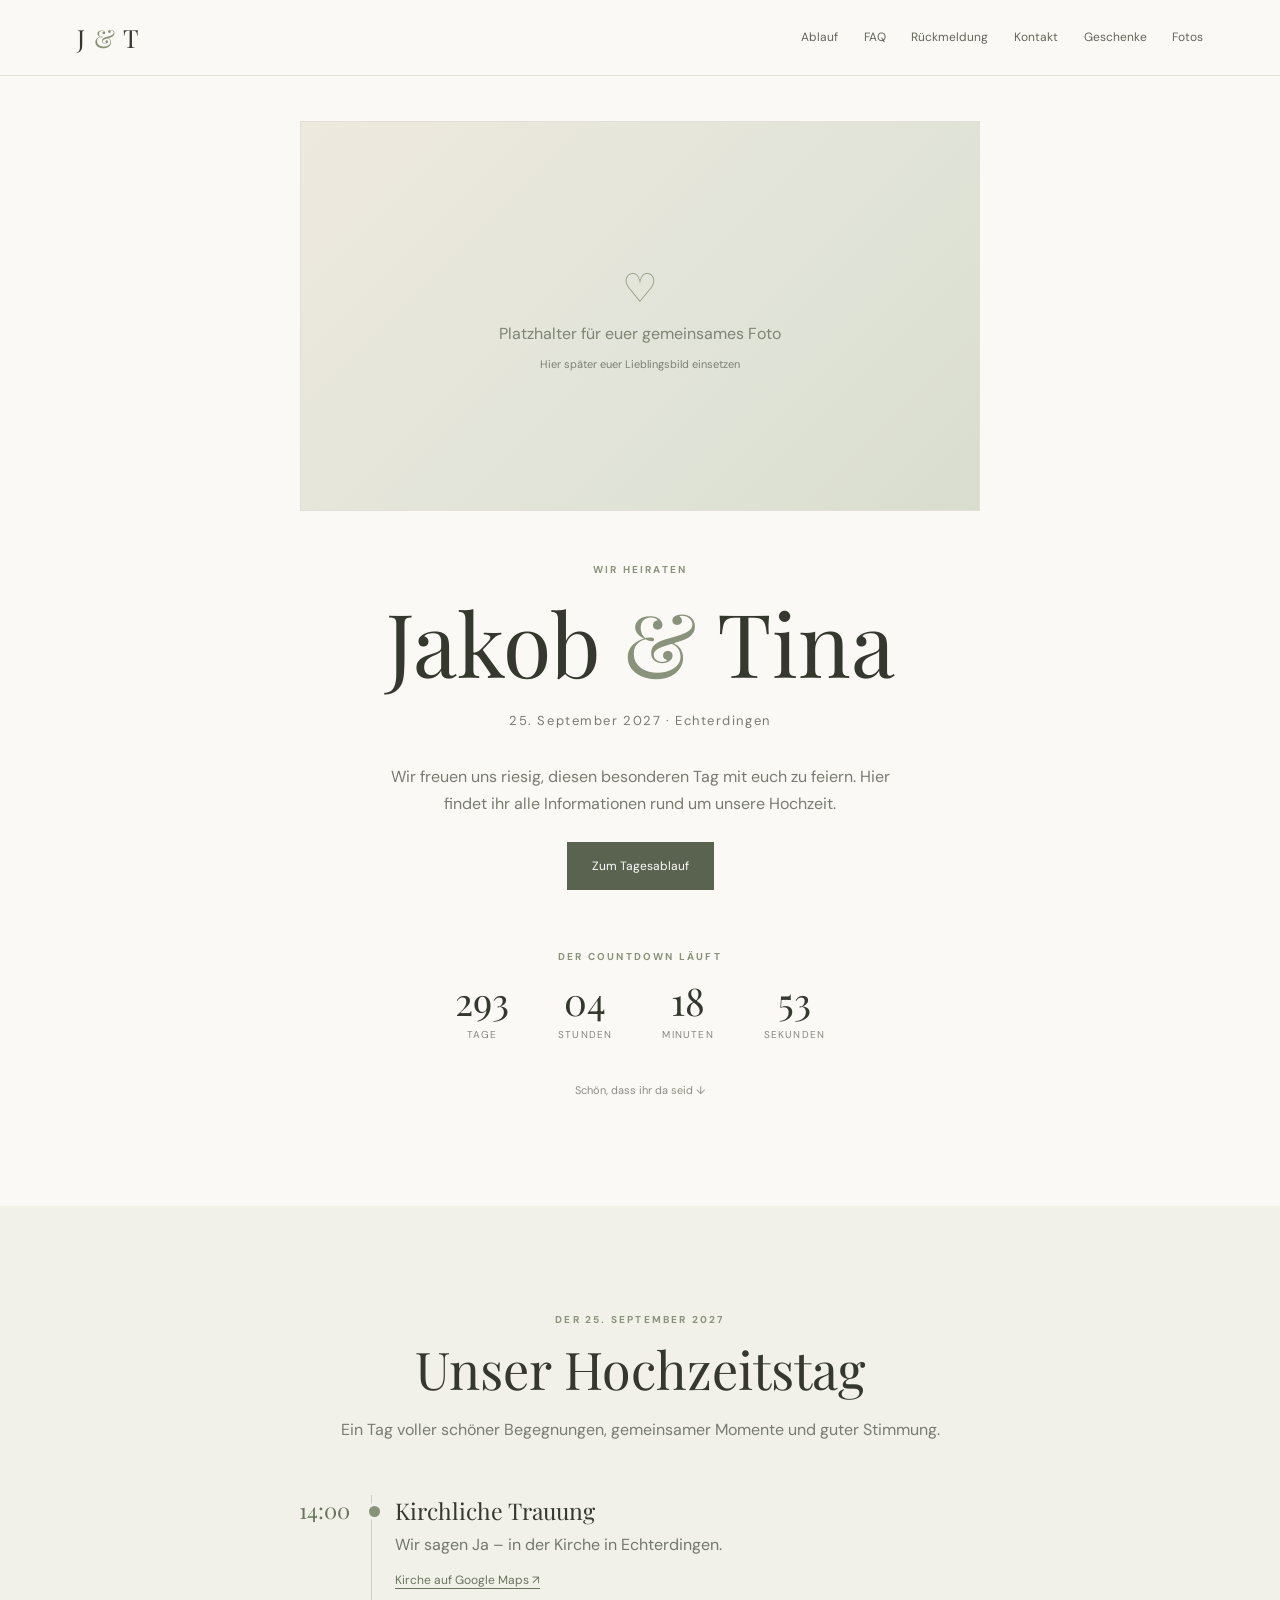
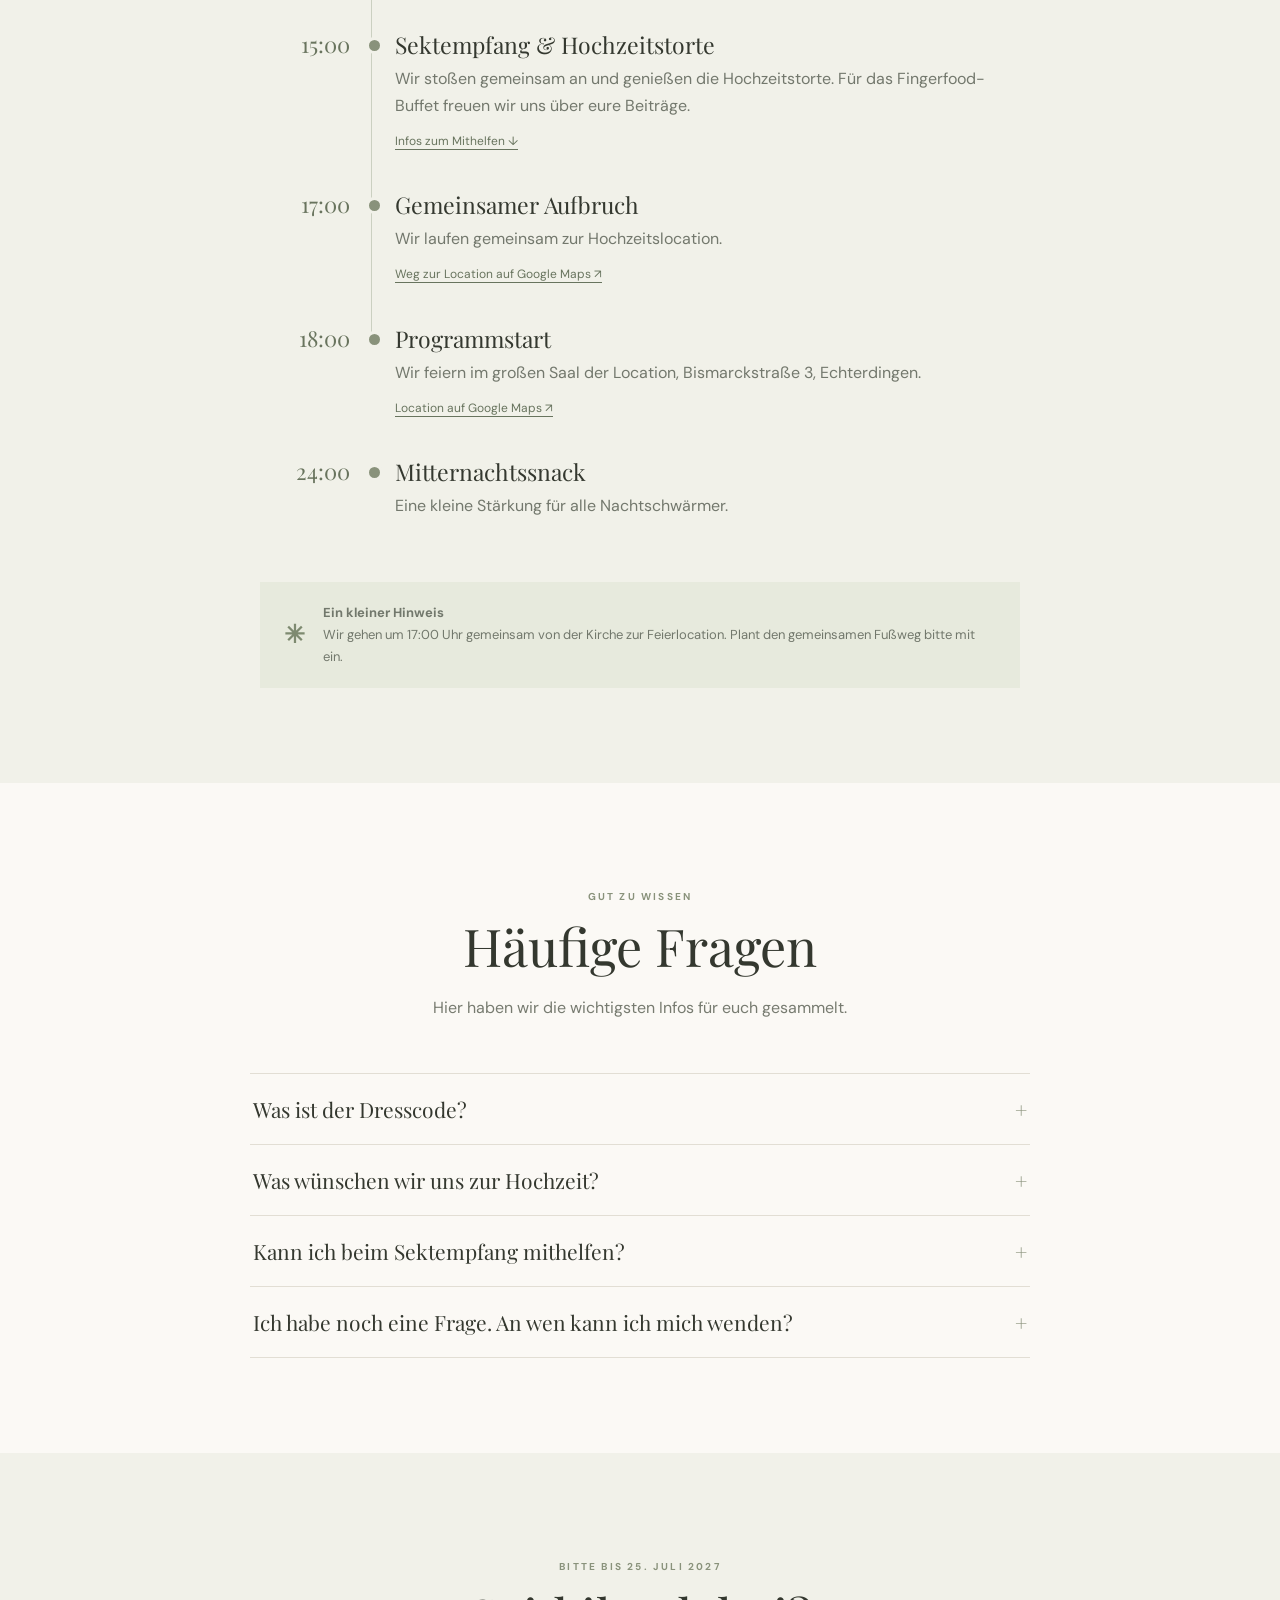
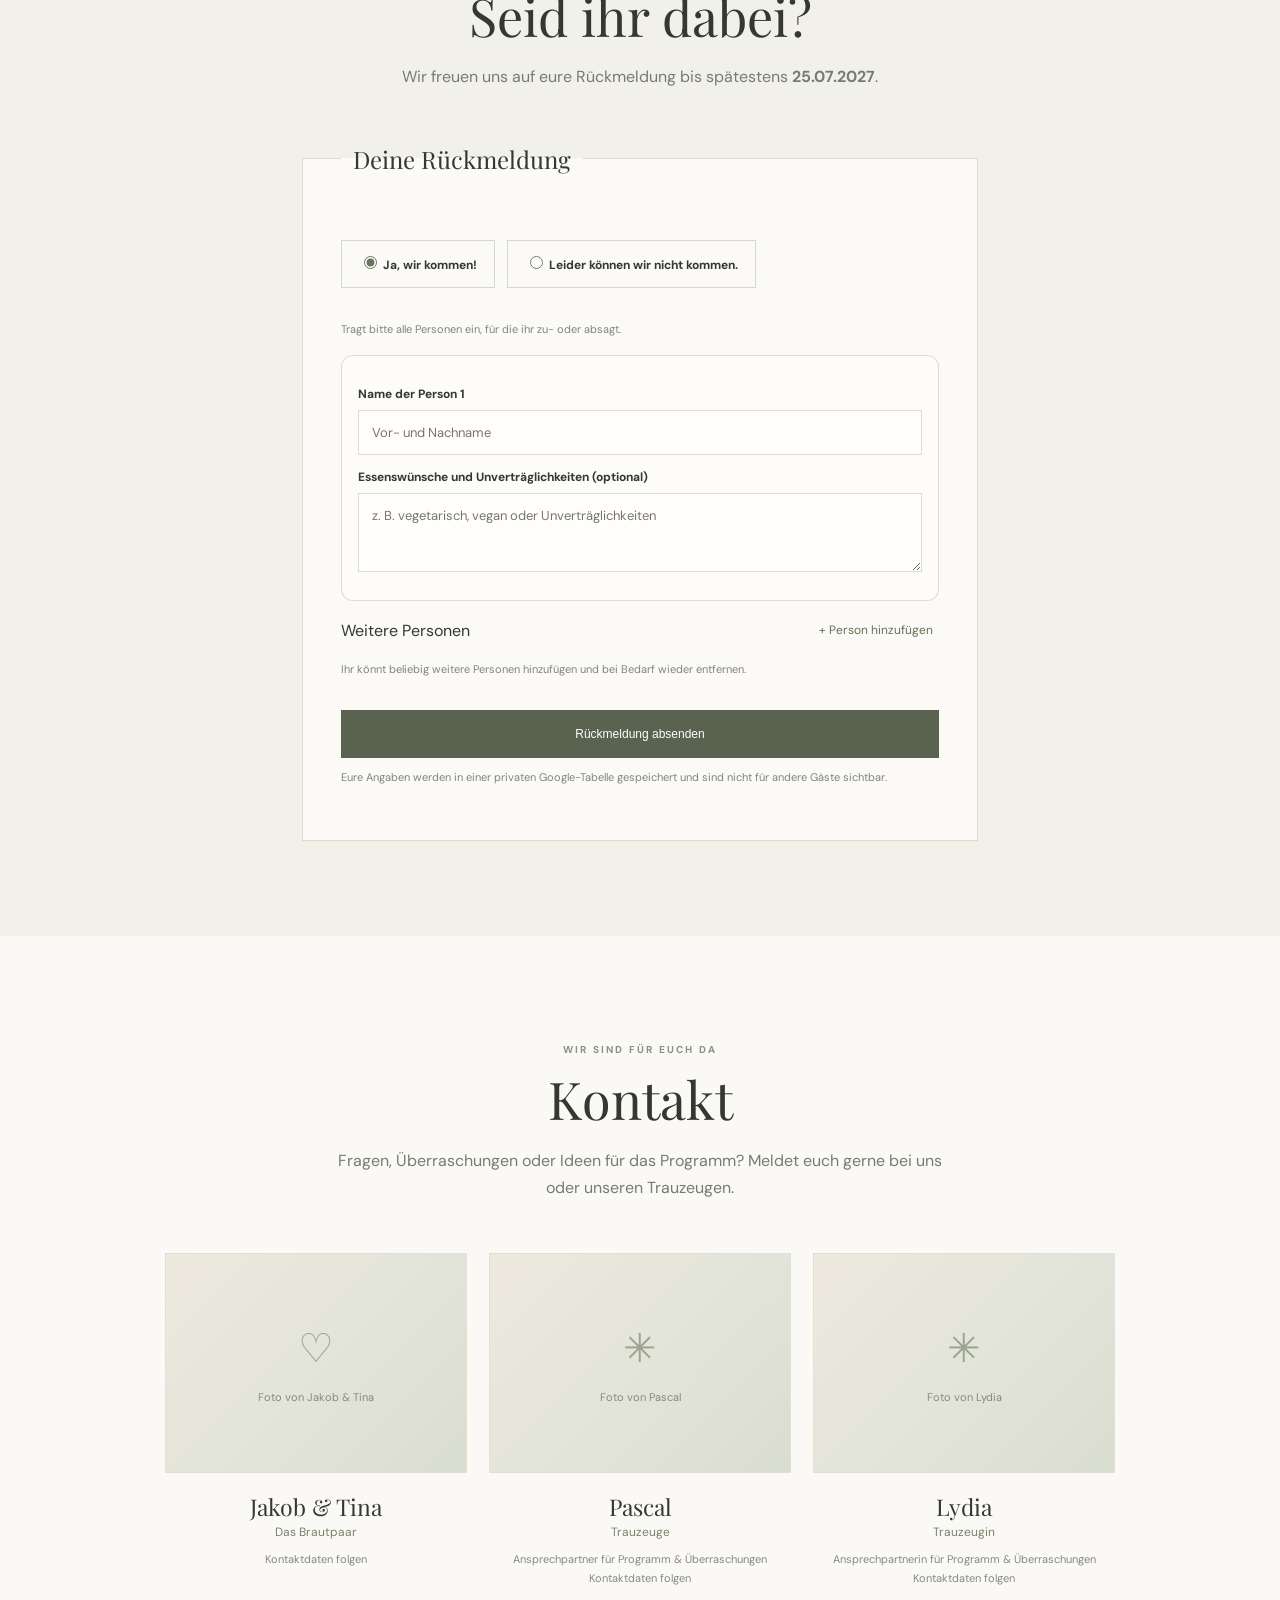
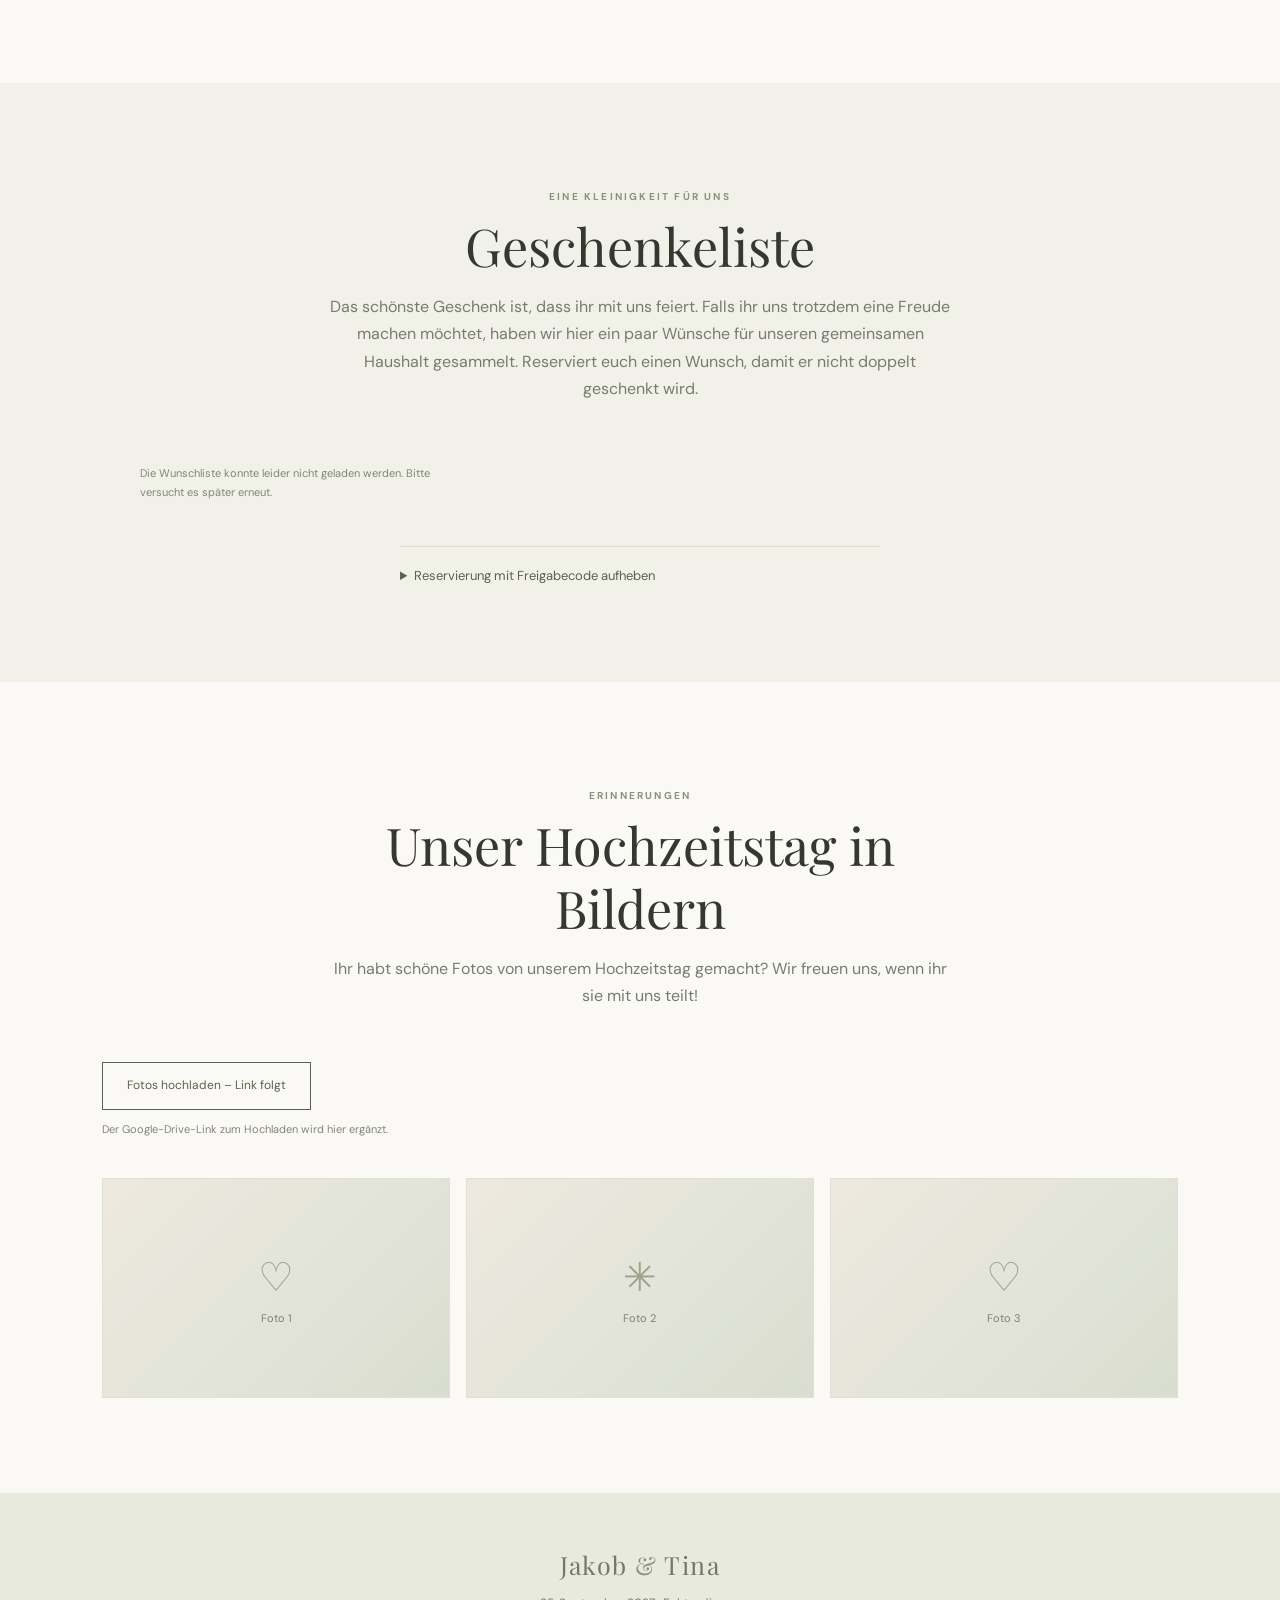
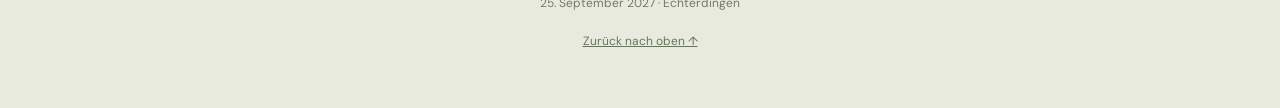
==== commit 5d3a6bc3: "Update index.html" ====
--- a/index.html
+++ b/index.html
@@ -583,7 +583,7 @@
           actions.append(btn);
 
         } else if (myCode) {
-          const box = el("div", "gift-code", "Von euch reserviert. Freigabecode:");
+          const box = el("div", "gift-code", "Reservierung Erfolgreich. Freigabecode:");
           box.append(el("strong", "", myCode));
           actions.append(box);
 
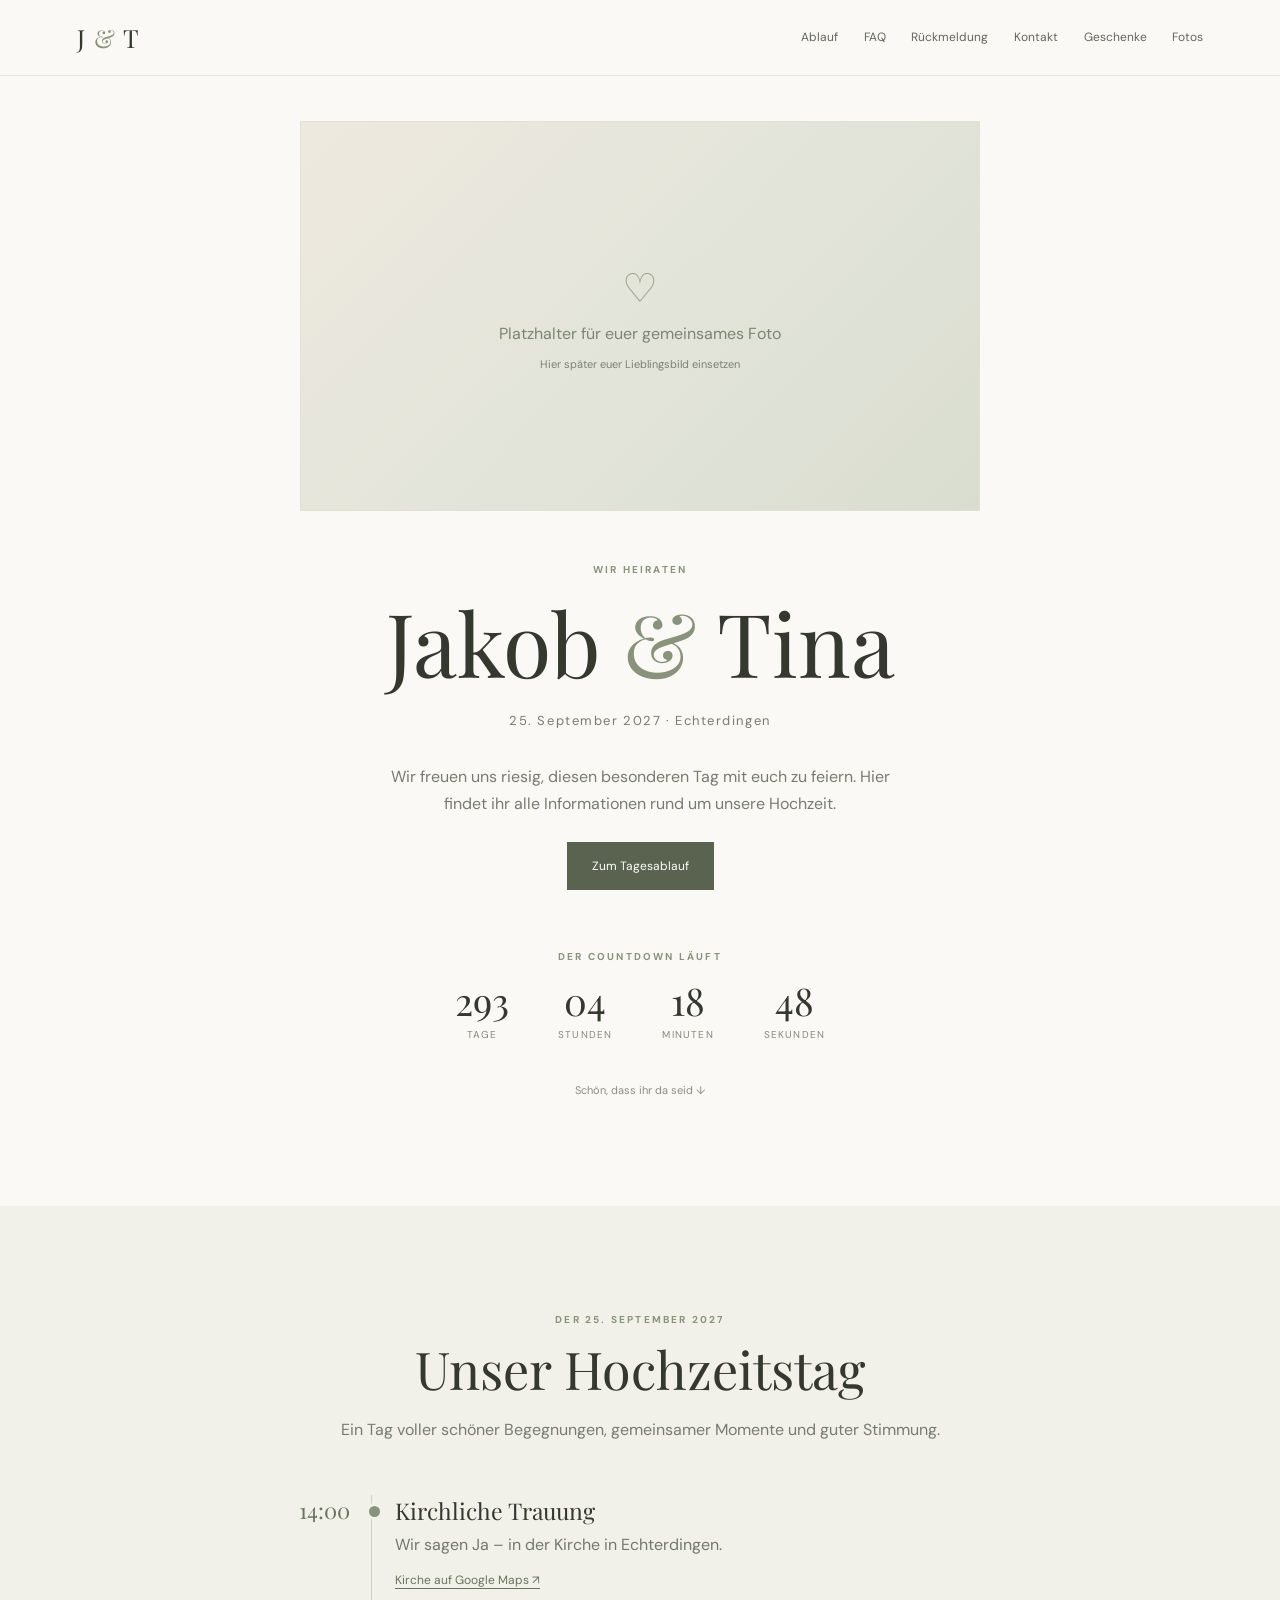
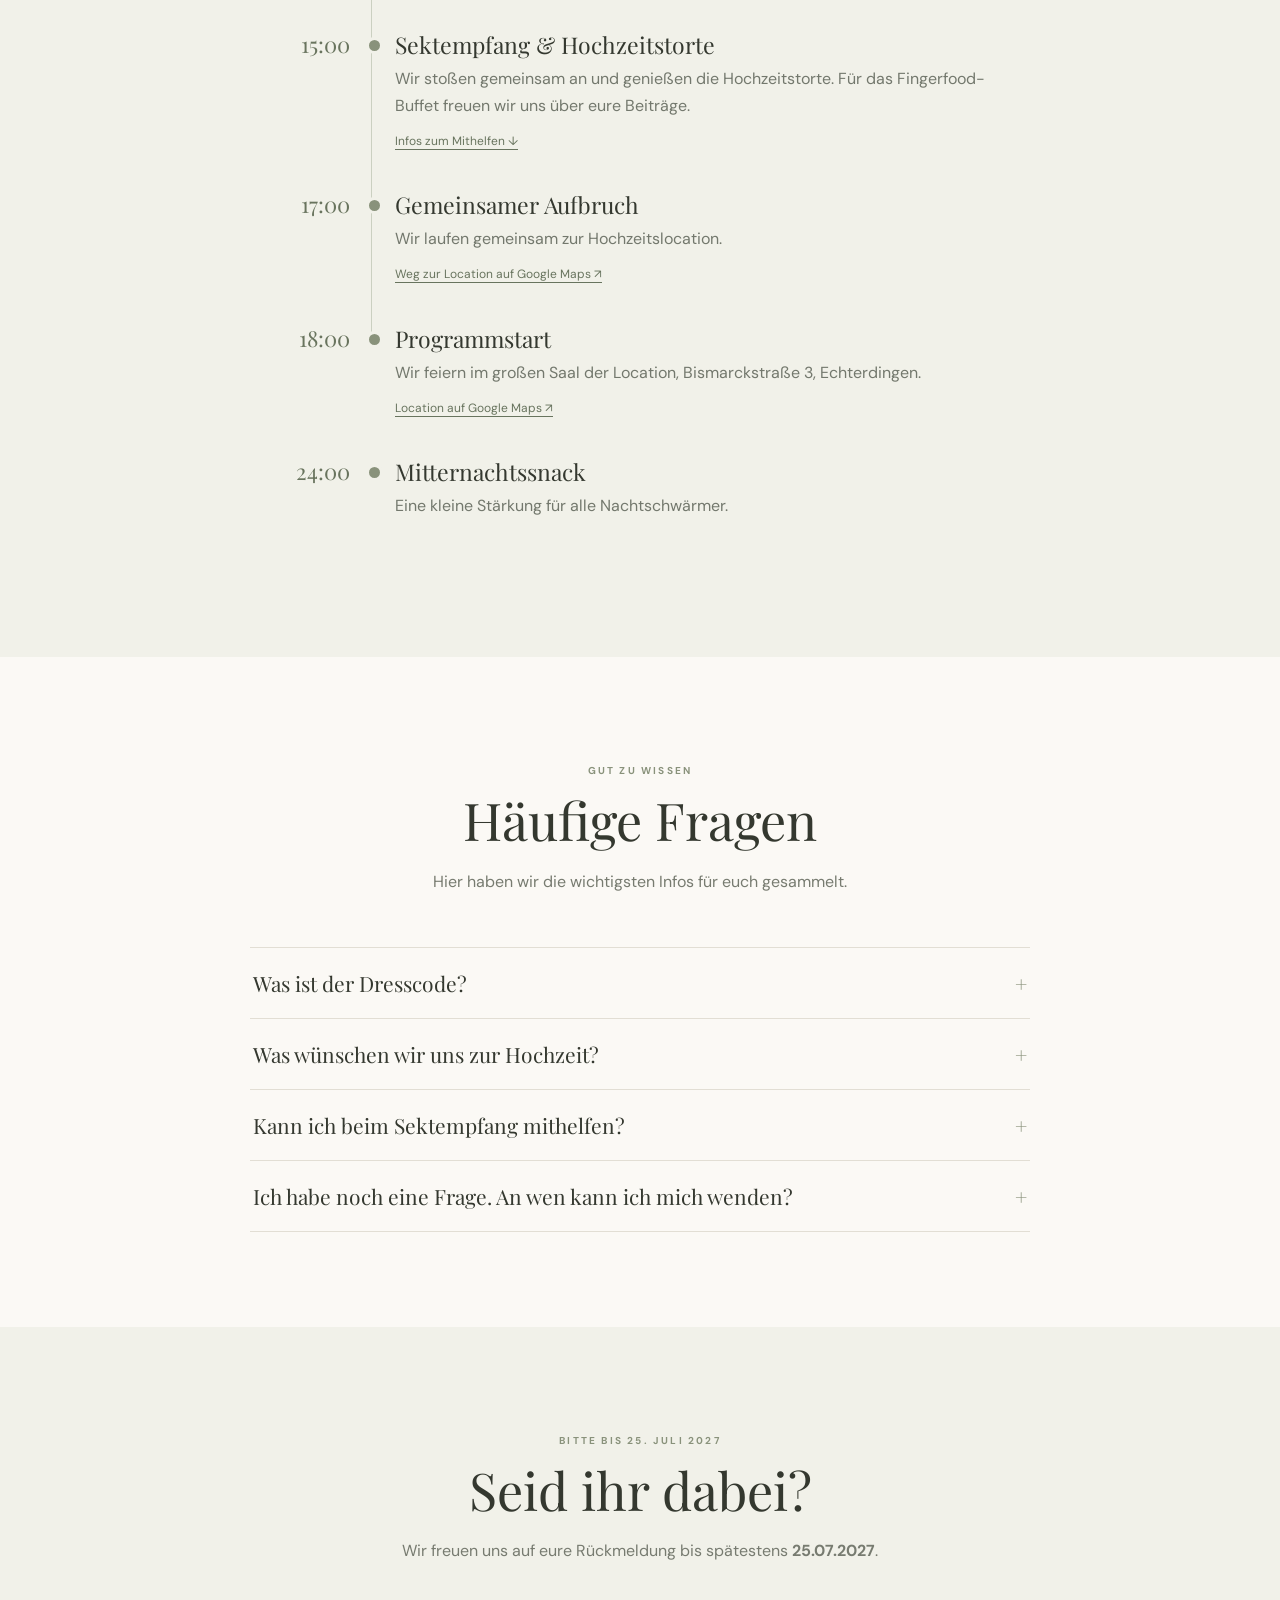
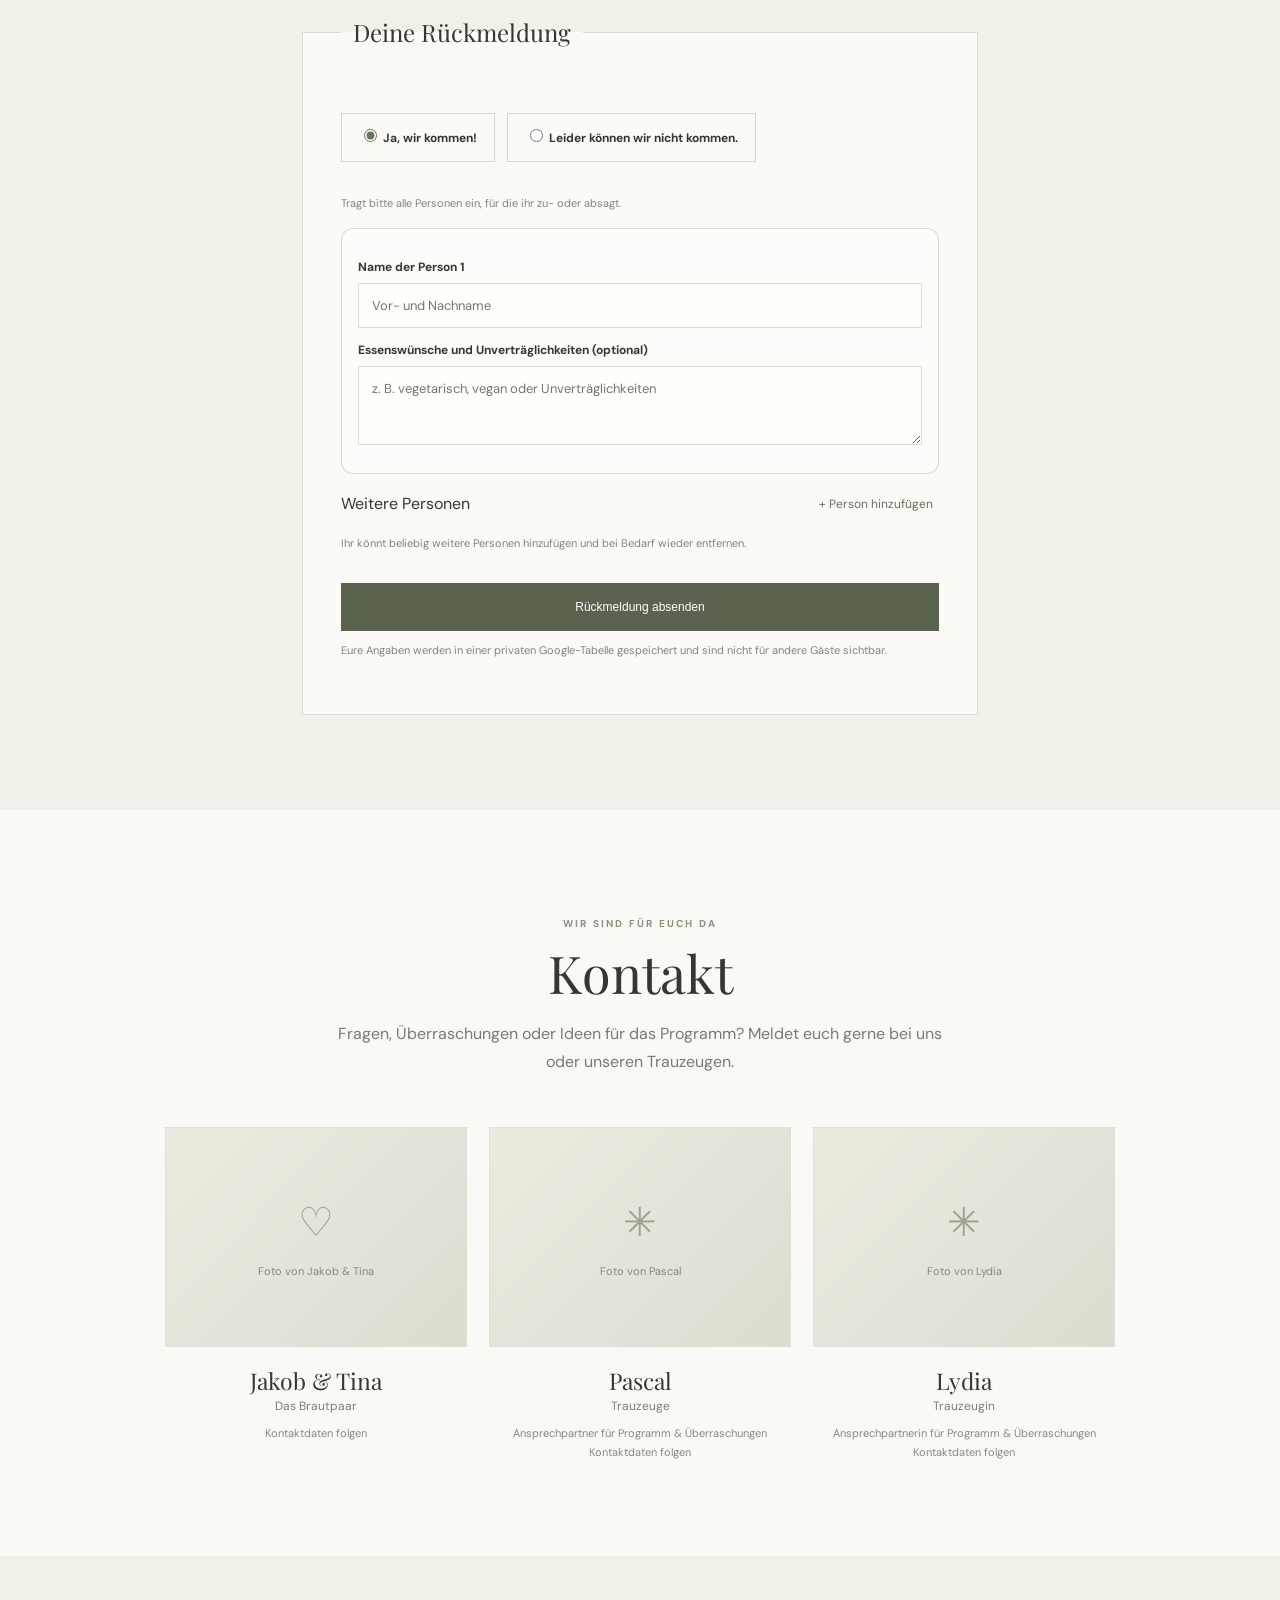
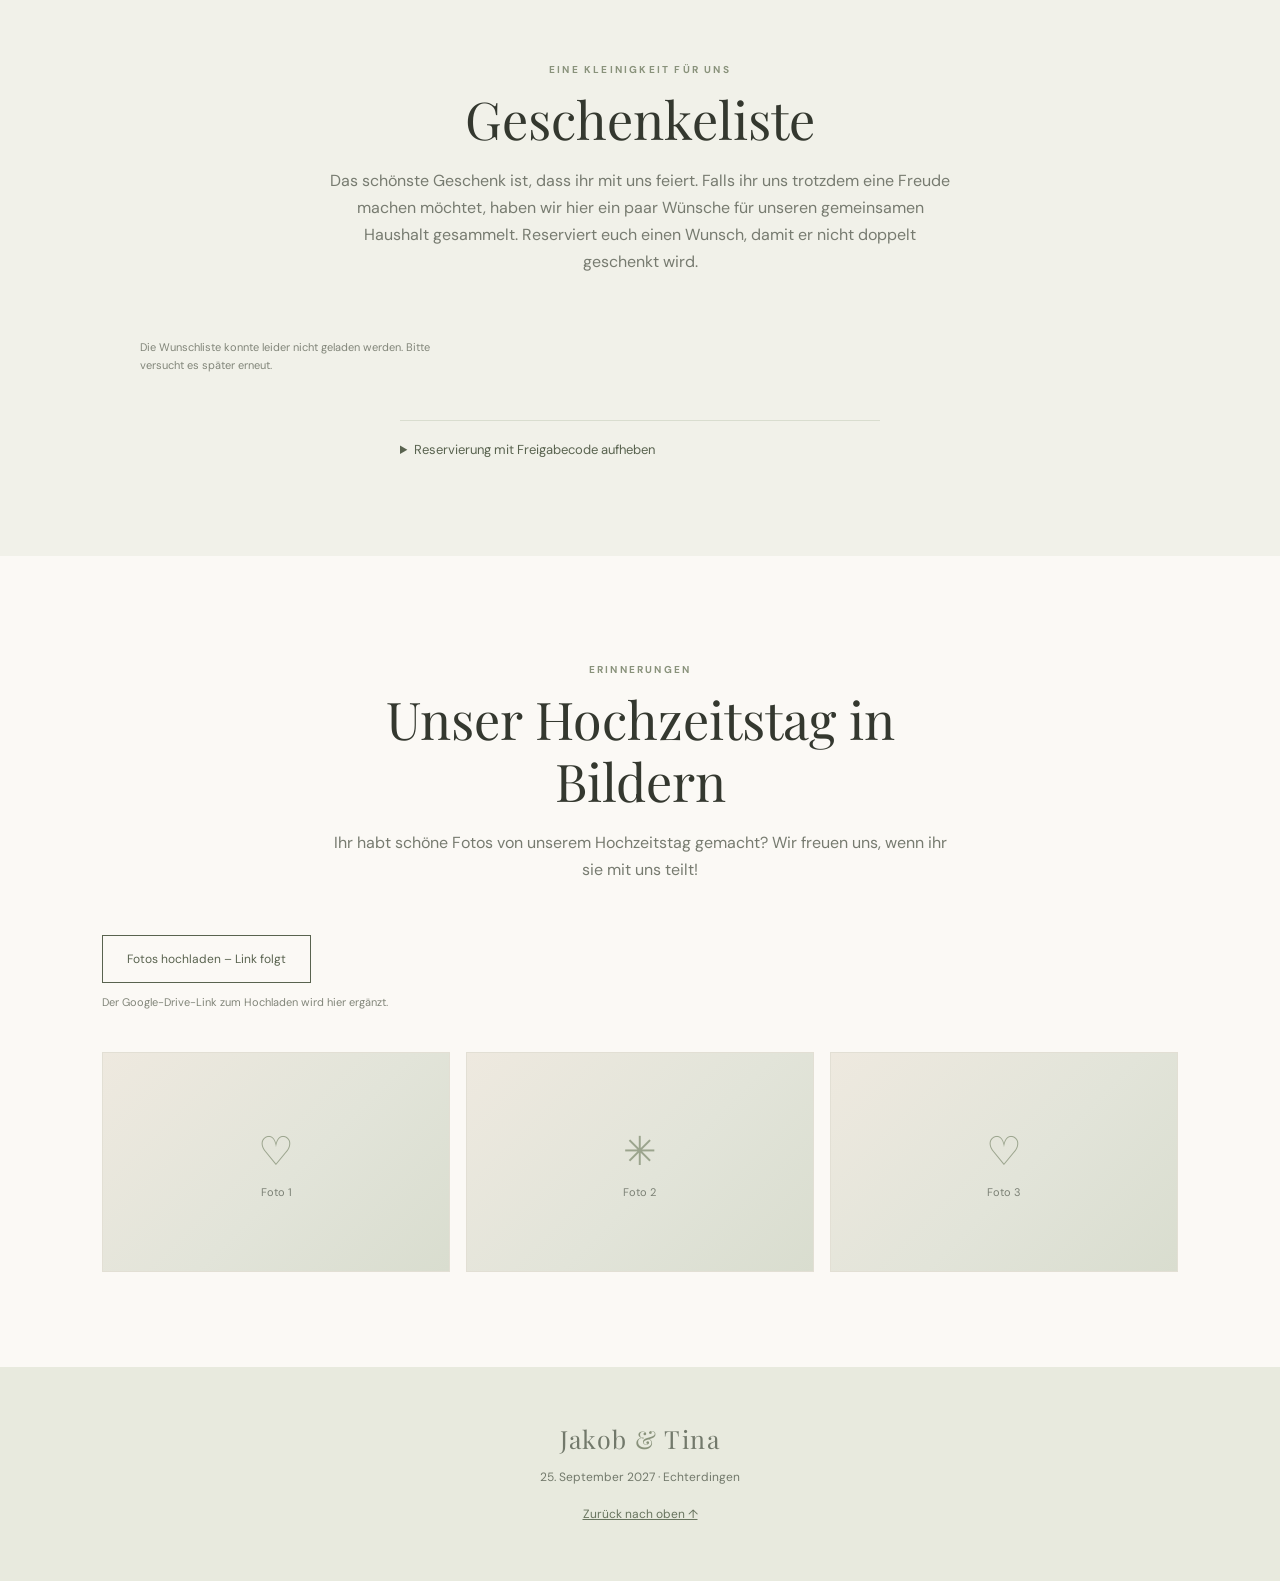
==== commit 2fa83f80: "Remove group walk note from index.html Removed note about the group walk from the church." ====
--- a/index.html
+++ b/index.html
@@ -176,15 +176,6 @@
       </div>
     </article>
   </div>
-
-  <div class="note">
-    <b>✳</b>
-    <p>
-      <strong>Ein kleiner Hinweis</strong><br>
-      Wir gehen um 17:00 Uhr gemeinsam von der Kirche zur Feierlocation.
-      Plant den gemeinsamen Fußweg bitte mit ein.
-    </p>
-  </div>
 </section>
 
 <section class="section" id="faq">
--- a/style.css
+++ b/style.css
@@ -1 +1,61 @@
-*{box-sizing:border-box}html{scroll-behavior:smooth;scroll-padding-top:80px}body{margin:0;background:#fbf9f5;color:#34382f;font-family:"DM Sans",sans-serif;line-height:1.7}a{color:inherit}.header{height:76px;padding:0 clamp(20px,6vw,88px);display:flex;align-items:center;justify-content:space-between;background:#fbf9f5ed;position:sticky;top:0;z-index:5;border-bottom:1px solid #e9e4da;backdrop-filter:blur(10px)}.logo,footer div{font:25px "Playfair Display",serif;text-decoration:none;letter-spacing:.06em}.logo i, h1 i,footer i{color:#89927b;font-style:normal}nav{display:flex;gap:clamp(12px,2vw,27px)}nav a{text-decoration:none;font-size:12px;color:#62675b}.menu{display:none;border:0;background:none;font-size:24px}.section{padding:95px clamp(22px,8vw,130px)}.hero{min-height:calc(100vh - 76px);display:flex;flex-direction:column;align-items:center;text-align:center;justify-content:center;padding-top:45px}.placeholder{background:linear-gradient(135deg,#eee9df,#e2e4d9 55%,#d9ddcf);border:1px solid #e2dfd4;display:flex;flex-direction:column;align-items:center;justify-content:center;text-align:center;color:#7d8573;gap:8px;padding:20px}.placeholder b{font:40px "Playfair Display",serif;color:#9ba48d}.placeholder small{font-size:11px;color:#7b8075}.hero-image{width:min(680px,100%);height:clamp(210px,35vw,390px);margin-bottom:40px}.eyebrow{font-size:10px;letter-spacing:.22em;font-weight:700;color:#89927b}.hero h1{font:400 clamp(48px,8vw,88px)/1.12 "Playfair Display",serif;margin:5px 0}.date{letter-spacing:.12em;font-size:13px;color:#777b70}.intro{max-width:500px;color:#777b70;margin:18px auto 25px}.button{display:inline-flex;align-items:center;justify-content:center;min-height:48px;padding:12px 24px;text-decoration:none;border:1px solid #59634f;font-size:12px;cursor:pointer}.dark{background:#59634f;color:white}.outline{color:#59634f;background:transparent}.countdown-wrap{margin-top:48px}.countdown{display:flex;gap:clamp(16px,4vw,48px);justify-content:center}.countdown div{display:flex;flex-direction:column;min-width:55px}.countdown strong{font:400 clamp(26px,4vw,38px) "Playfair Display",serif}.countdown small{font-size:10px;letter-spacing:.12em;color:#85897e;text-transform:uppercase}.scroll{margin-top:38px;font-size:11px;color:#8a8d83}.tint{background:#f1f1e9}.heading{text-align:center;max-width:620px;margin:0 auto 52px}.heading h2,.gift h2{font:400 clamp(36px,5vw,52px)/1.2 "Playfair Display",serif;margin:8px 0 14px}.heading>p:last-child,.gift p{color:#777b70}.timeline{max-width:760px;margin:auto}.timeline article{display:grid;grid-template-columns:90px 1fr;gap:45px;padding:0 0 36px;position:relative}.timeline article:before{content:"";position:absolute;left:106px;top:8px;width:11px;height:11px;border-radius:50%;background:#89927b;border:3px solid #f1f1e9}.timeline:before{content:"";position:absolute;margin-left:111px;height:450px;width:1px;background:#cbd0c1}.timeline time{text-align:right;font:22px "Playfair Display",serif;color:#69745e}.timeline h3,.contacts h3{font:400 23px "Playfair Display",serif;margin:0 0 5px}.timeline p{margin:0 0 7px;color:#73786d}.timeline a,.faqs a:not(.button){font-size:12px;color:#68745e;text-underline-offset:4px}.note{max-width:760px;margin:20px auto 0;padding:20px 24px;background:#e7eadd;display:flex;gap:18px;align-items:center}.note b{font-size:25px;color:#7e8a70}.note p{margin:0;color:#72786c;font-size:13px}.faqs{max-width:780px;margin:auto;border-top:1px solid #e2ded4}.faqs details{border-bottom:1px solid #e2ded4;padding:21px 3px}.faqs summary{cursor:pointer;list-style:none;font:21px "Playfair Display",serif}.faqs summary:after{content:"+";float:right;color:#89927b}.faqs details[open] summary:after{content:"−"}.faqs details p{color:#73786d}.faqs small,.hint{display:block;font-size:11px;color:#818579;margin-top:10px}.rsvp-form{max-width:680px;margin:auto}.rsvp-form fieldset{border:1px solid #d9ddcf;padding:clamp(20px,4vw,38px);background:#fbfaf6}.rsvp-form legend{font:24px "Playfair Display",serif;padding:0 12px}.choices{display:flex;flex-wrap:wrap;gap:12px;margin:10px 0 25px}.choices label{border:1px solid #d5d9cc;padding:12px 17px;font-size:13px;cursor:pointer}.choices input{accent-color:#68745e}.rsvp-form label{display:block;font-size:12px;font-weight:700;margin:17px 0 7px}.rsvp-form input[type=text],.rsvp-form input[type=email],.rsvp-form textarea{width:100%;padding:13px;border:1px solid #d9ddcf;background:#fffefa;font:13px "DM Sans",sans-serif;color:#34382f}.rsvp-form textarea{resize:vertical}.guest-heading{display:flex;align-items:center;justify-content:space-between}.guest-heading button{border:0;background:none;color:#657158;font:12px "DM Sans",sans-serif;cursor:pointer}.guest-row{display:flex;gap:8px;margin:8px 0}.guest-row input{flex:1}.guest-row button{border:1px solid #d9ddcf;background:transparent;padding:0 10px;color:#68745e}.submit{width:100%;margin-top:20px}.contacts{max-width:950px;margin:auto;display:grid;grid-template-columns:repeat(3,1fr);gap:22px}.contacts article{text-align:center}.portrait{height:220px;margin-bottom:18px}.contacts h3{margin:0}.contacts p{margin:0;color:#78806e;font-size:12px}.contacts small{display:block;color:#85897e;font-size:11px;margin-top:8px}.gift{max-width:1000px;margin:auto;display:grid;grid-template-columns:1fr 1fr;gap:clamp(30px,7vw,90px);align-items:center}.gift-image{min-height:360px}.gift p{font-size:14px}.gift .code{font-size:12px;color:#59634f;margin-top:18px}.gallery{display:grid;grid-template-columns:repeat(3,1fr);gap:16px;margin-top:40px}.gallery .placeholder{height:220px}footer{text-align:center;padding:55px 20px;background:#e8eade;color:#72796b}footer p,footer a{font-size:12px}footer a{color:#68745e}@media(max-width:760px){.header{height:65px}.menu{display:block}nav{display:none;position:absolute;top:64px;left:0;right:0;background:#fbf9f5;padding:18px 24px 24px;flex-direction:column;border-bottom:1px solid #e9e4da}nav.open{display:flex}nav a{font-size:13px}.section{padding:72px 22px}.hero{min-height:auto}.timeline article{grid-template-columns:60px 1fr;gap:32px}.timeline:before{margin-left:76px;height:490px}.timeline article:before{left:71px}.timeline time{font-size:18px}.timeline h3{font-size:20px}.contacts{grid-template-columns:1fr;max-width:380px;gap:35px}.portrait{height:250px}.gift{grid-template-columns:1fr}.gift-image{min-height:250px}.gallery{gap:8px}.gallery .placeholder{height:120px}.countdown{gap:15px}.countdown strong{font-size:27px}.countdown small{font-size:8px}.choices{flex-direction:column}}+*{box-sizing:border-box}html{scroll-behavior:smooth;scroll-padding-top:80px}
+body{margin:0;background:#fbf9f5;color:#34382f;font-family:"DM Sans",sans-serif;line-height:1.7}a{color:inherit}
+.header{height:76px;padding:0 clamp(20px,6vw,88px);display:flex;align-items:center;justify-content:space-between;background:#fbf9f5ed;position:sticky;top:0;z-index:5;border-bottom:1px solid #e9e4da;backdrop-filter:blur(10px)}
+.logo,footer div{font:25px "Playfair Display",serif;text-decoration:none;letter-spacing:.06em}
+.logo i, h1 i,footer i{color:#89927b;font-style:normal}nav{display:flex;gap:clamp(12px,2vw,27px)}nav a{text-decoration:none;font-size:12px;color:#62675b}
+.menu{display:none;border:0;background:none;font-size:24px;color:#34382f}
+.section{padding:95px clamp(22px,8vw,130px)}
+.hero{min-height:calc(100vh - 76px);display:flex;flex-direction:column;align-items:center;text-align:center;justify-content:center;padding-top:45px}
+.placeholder{background:linear-gradient(135deg,#eee9df,#e2e4d9 55%,#d9ddcf);border:1px solid #e2dfd4;display:flex;flex-direction:column;align-items:center;justify-content:center;text-align:center;color:#7d8573;gap:8px;padding:20px}
+.placeholder b{font:40px "Playfair Display",serif;color:#9ba48d}
+.placeholder small{font-size:11px;color:#7b8075}
+.hero-image{width:min(680px,100%);height:clamp(210px,35vw,390px);margin-bottom:40px}
+.eyebrow{font-size:10px;letter-spacing:.22em;font-weight:700;color:#89927b}.hero h1{font:400 clamp(48px,8vw,88px)/1.12 "Playfair Display",serif;margin:5px 0}
+.date{letter-spacing:.12em;font-size:13px;color:#777b70}.intro{max-width:500px;color:#777b70;margin:18px auto 25px}.button{display:inline-flex;align-items:center;justify-content:center;min-height:48px;padding:12px 24px;text-decoration:none;border:1px solid #59634f;font-size:12px;cursor:pointer}
+.dark{background:#59634f;color:white}.outline{color:#59634f;background:transparent}
+.countdown-wrap{margin-top:48px}.countdown{display:flex;gap:clamp(16px,4vw,48px);justify-content:center}
+.countdown div{display:flex;flex-direction:column;min-width:55px}.countdown strong{font:400 clamp(26px,4vw,38px) "Playfair Display",serif}
+.countdown small{font-size:10px;letter-spacing:.12em;color:#85897e;text-transform:uppercase}.scroll{margin-top:38px;font-size:11px;color:#8a8d83}.tint{background:#f1f1e9}
+.heading{text-align:center;max-width:620px;margin:0 auto 52px}
+.heading h2,.gift h2{font:400 clamp(36px,5vw,52px)/1.2 "Playfair Display",serif;margin:8px 0 14px}
+.heading>p:last-child,.gift p{color:#777b70}.timeline{max-width:760px;margin:auto}
+.timeline article{display:grid;grid-template-columns:90px 1fr;gap:45px;padding:0 0 36px;position:relative}
+.timeline article:before{content:"";position:absolute;left:106px;top:8px;width:11px;height:11px;border-radius:50%;background:#89927b;border:3px solid #f1f1e9}
+.timeline:before{content:"";position:absolute;margin-left:111px;height:450px;width:1px;background:#cbd0c1}.timeline time{text-align:right;font:22px "Playfair Display",serif;color:#69745e}
+.timeline h3,.contacts h3{font:400 23px "Playfair Display",serif;margin:0 0 5px}
+.timeline p{margin:0 0 7px;color:#73786d}
+.timeline a,.faqs a:not(.button){font-size:12px;color:#68745e;text-underline-offset:4px}
+.note{max-width:760px;margin:20px auto 0;padding:20px 24px;background:#e7eadd;display:flex;gap:18px;align-items:center}
+.note b{font-size:25px;color:#7e8a70}.note p{margin:0;color:#72786c;font-size:13px}.faqs{max-width:780px;margin:auto;border-top:1px solid #e2ded4}
+.faqs details{border-bottom:1px solid #e2ded4;padding:21px 3px}.faqs summary{cursor:pointer;list-style:none;font:21px "Playfair Display",serif}
+.faqs summary:after{content:"+";float:right;color:#89927b}
+.faqs details[open] summary:after{content:"−"}
+.faqs details p{color:#73786d}
+.faqs small,
+.hint{display:block;font-size:11px;color:#818579;margin-top:10px}
+.rsvp-form{max-width:680px;margin:auto}
+.rsvp-form fieldset{border:1px solid #d9ddcf;padding:clamp(20px,4vw,38px);background:#fbfaf6}
+.rsvp-form legend{font:24px "Playfair Display",serif;padding:0 12px}
+.choices{display:flex;flex-wrap:wrap;gap:12px;margin:10px 0 25px}
+.choices label{border:1px solid #d5d9cc;padding:12px 17px;font-size:13px;cursor:pointer}
+.choices input{accent-color:#68745e}.rsvp-form label{display:block;font-size:12px;font-weight:700;margin:17px 0 7px}
+.rsvp-form input[type=text],
+.rsvp-form input[type=email],
+.rsvp-form textarea{width:100%;padding:13px;border:1px solid #d9ddcf;background:#fffefa;font:13px "DM Sans",sans-serif;color:#34382f}
+.rsvp-form textarea{resize:vertical}.guest-heading{display:flex;align-items:center;justify-content:space-between}
+.guest-heading button{border:0;background:none;color:#657158;font:12px "DM Sans",sans-serif;cursor:pointer}
+.guest-row{display:flex;gap:8px;margin:8px 0}.guest-row input{flex:1}
+.guest-row button{border:1px solid #d9ddcf;background:transparent;padding:0 10px;color:#68745e}
+.submit{width:100%;margin-top:20px}
+.contacts{max-width:950px;margin:auto;display:grid;grid-template-columns:repeat(3,1fr);gap:22px}
+.contacts article{text-align:center}.portrait{height:220px;margin-bottom:18px}
+.contacts h3{margin:0}.contacts p{margin:0;color:#78806e;font-size:12px}
+.contacts small{display:block;color:#85897e;font-size:11px;margin-top:8px}
+.gift{max-width:1000px;margin:auto;display:grid;grid-template-columns:1fr 1fr;gap:clamp(30px,7vw,90px);align-items:center}
+.gift-image{min-height:360px}.gift p{font-size:14px}
+.gift .code{font-size:12px;color:#59634f;margin-top:18px}.gallery{display:grid;grid-template-columns:repeat(3,1fr);gap:16px;margin-top:40px}.gallery 
+.placeholder{height:220px}footer{text-align:center;padding:55px 20px;background:#e8eade;color:#72796b}footer p,footer a{font-size:12px}footer a{color:#68745e}@media(max-width:760px){.header{height:65px}.menu{display:block}nav{display:none;position:absolute;top:64px;left:0;right:0;background:#fbf9f5;padding:18px 24px 24px;flex-direction:column;border-bottom:1px solid #e9e4da}nav.open{display:flex}nav a{font-size:13px}.section{padding:72px 22px}.hero{min-height:auto}.timeline article{grid-template-columns:60px 1fr;gap:32px}.timeline:before{margin-left:76px;height:490px}.timeline article:before{left:71px}.timeline time{font-size:18px}.timeline h3{font-size:20px}.contacts{grid-template-columns:1fr;max-width:380px;gap:35px}.portrait{height:250px}.gift{grid-template-columns:1fr}.gift-image{min-height:250px}.gallery{gap:8px}.gallery .placeholder{height:120px}.countdown{gap:15px}.countdown strong{font-size:27px}.countdown small{font-size:8px}.choices{flex-direction:column}}
+
+
+
+
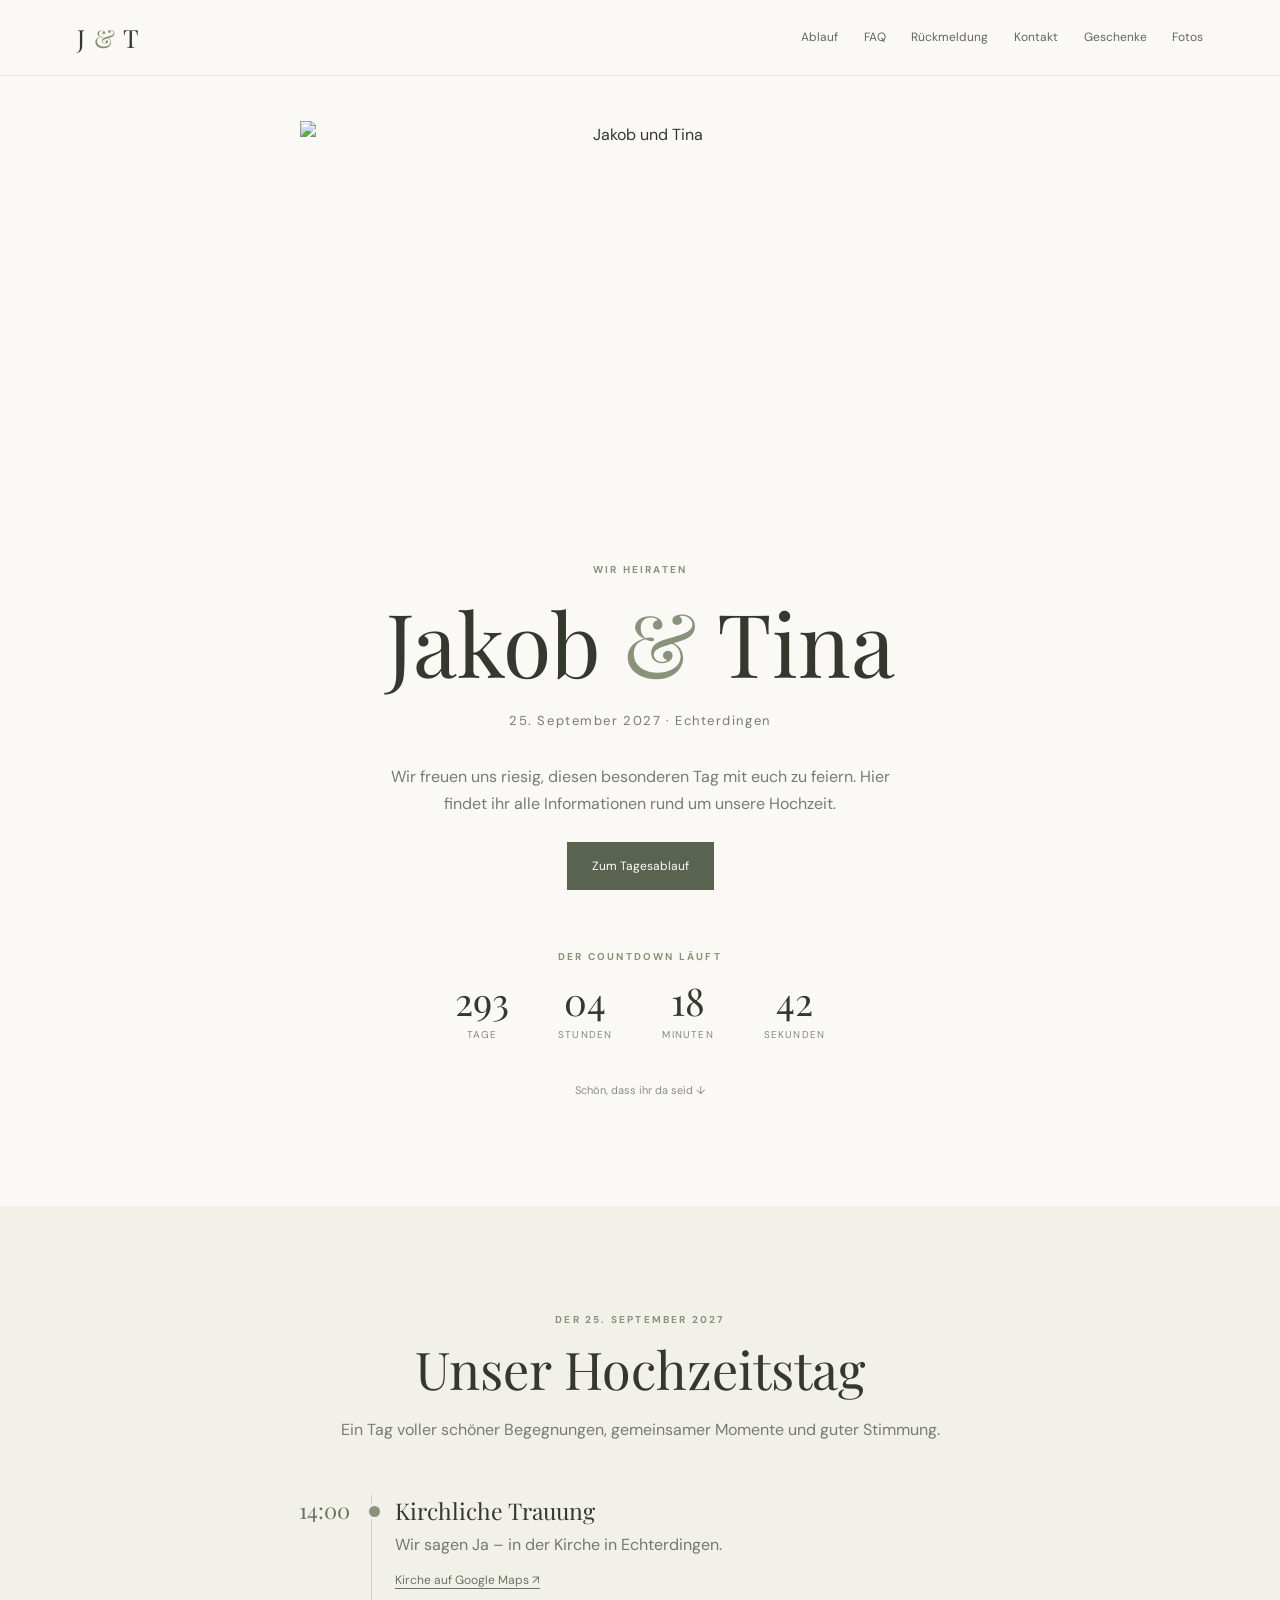
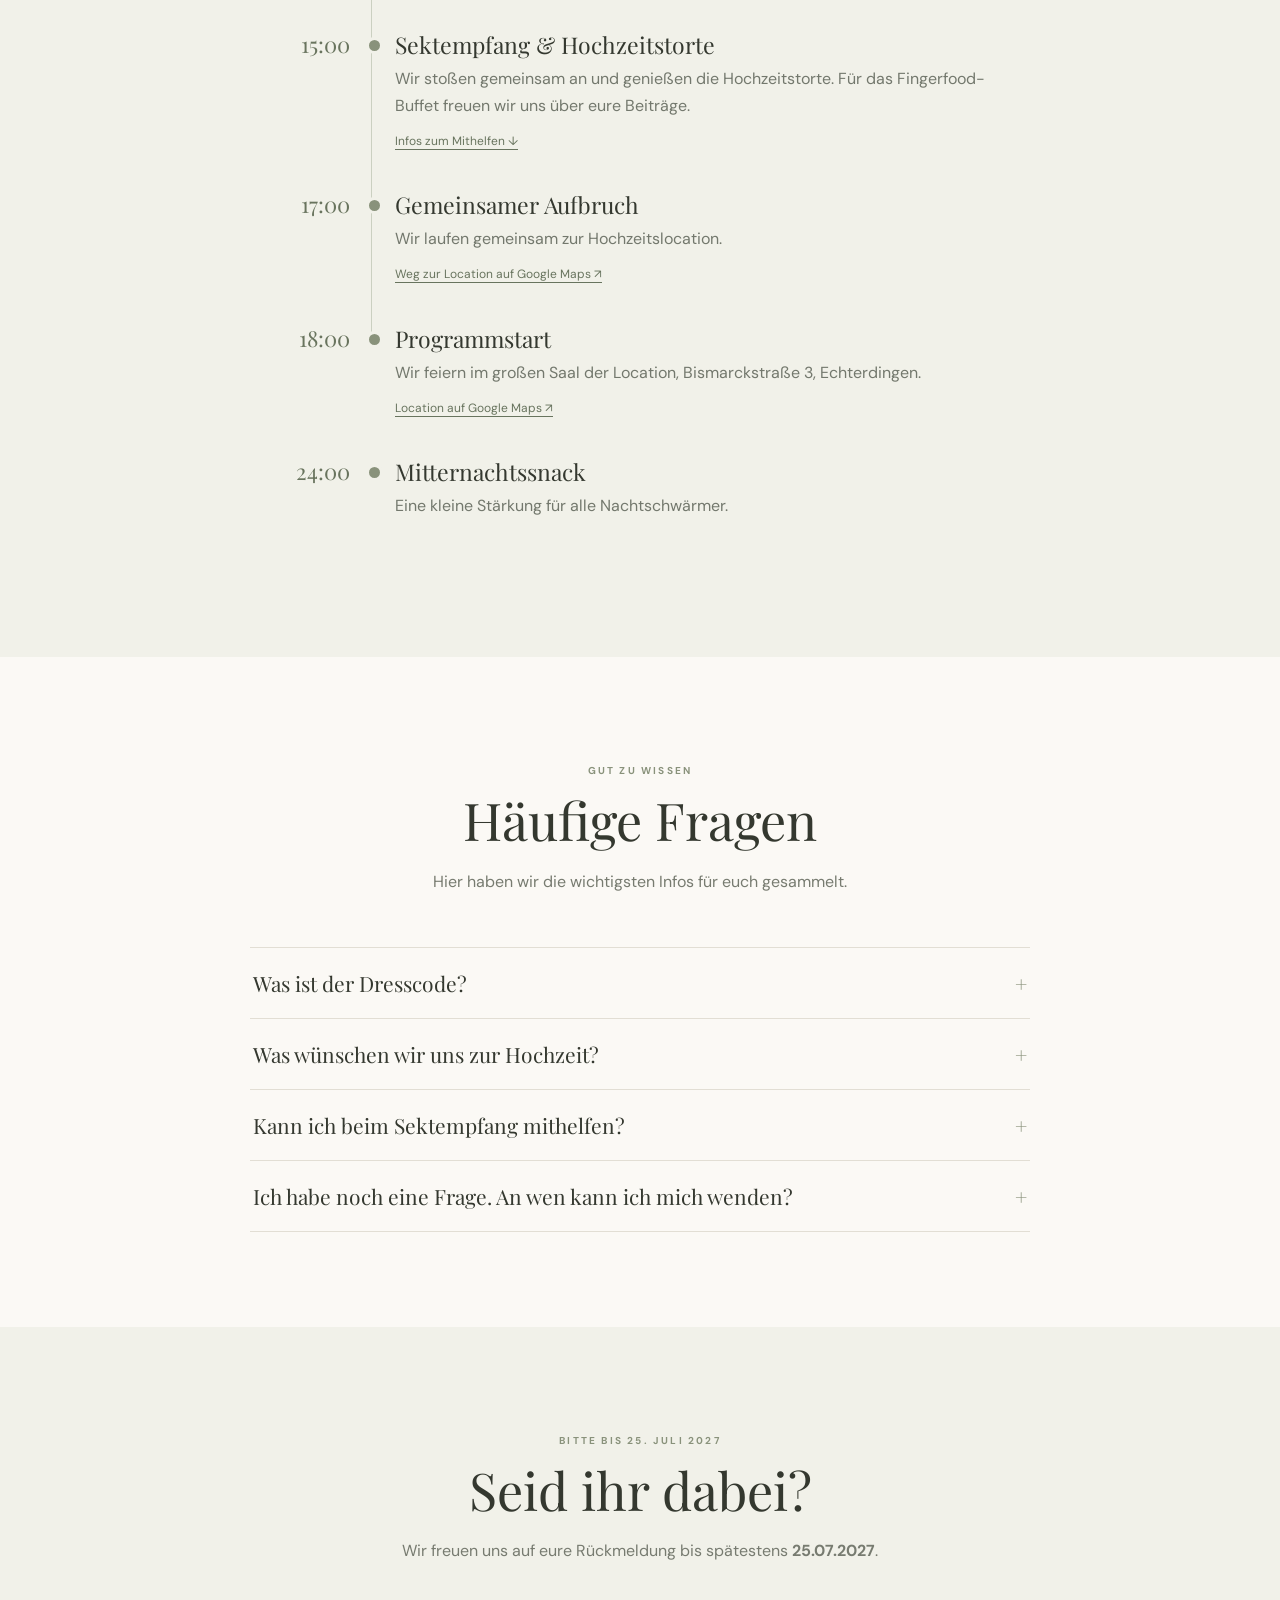
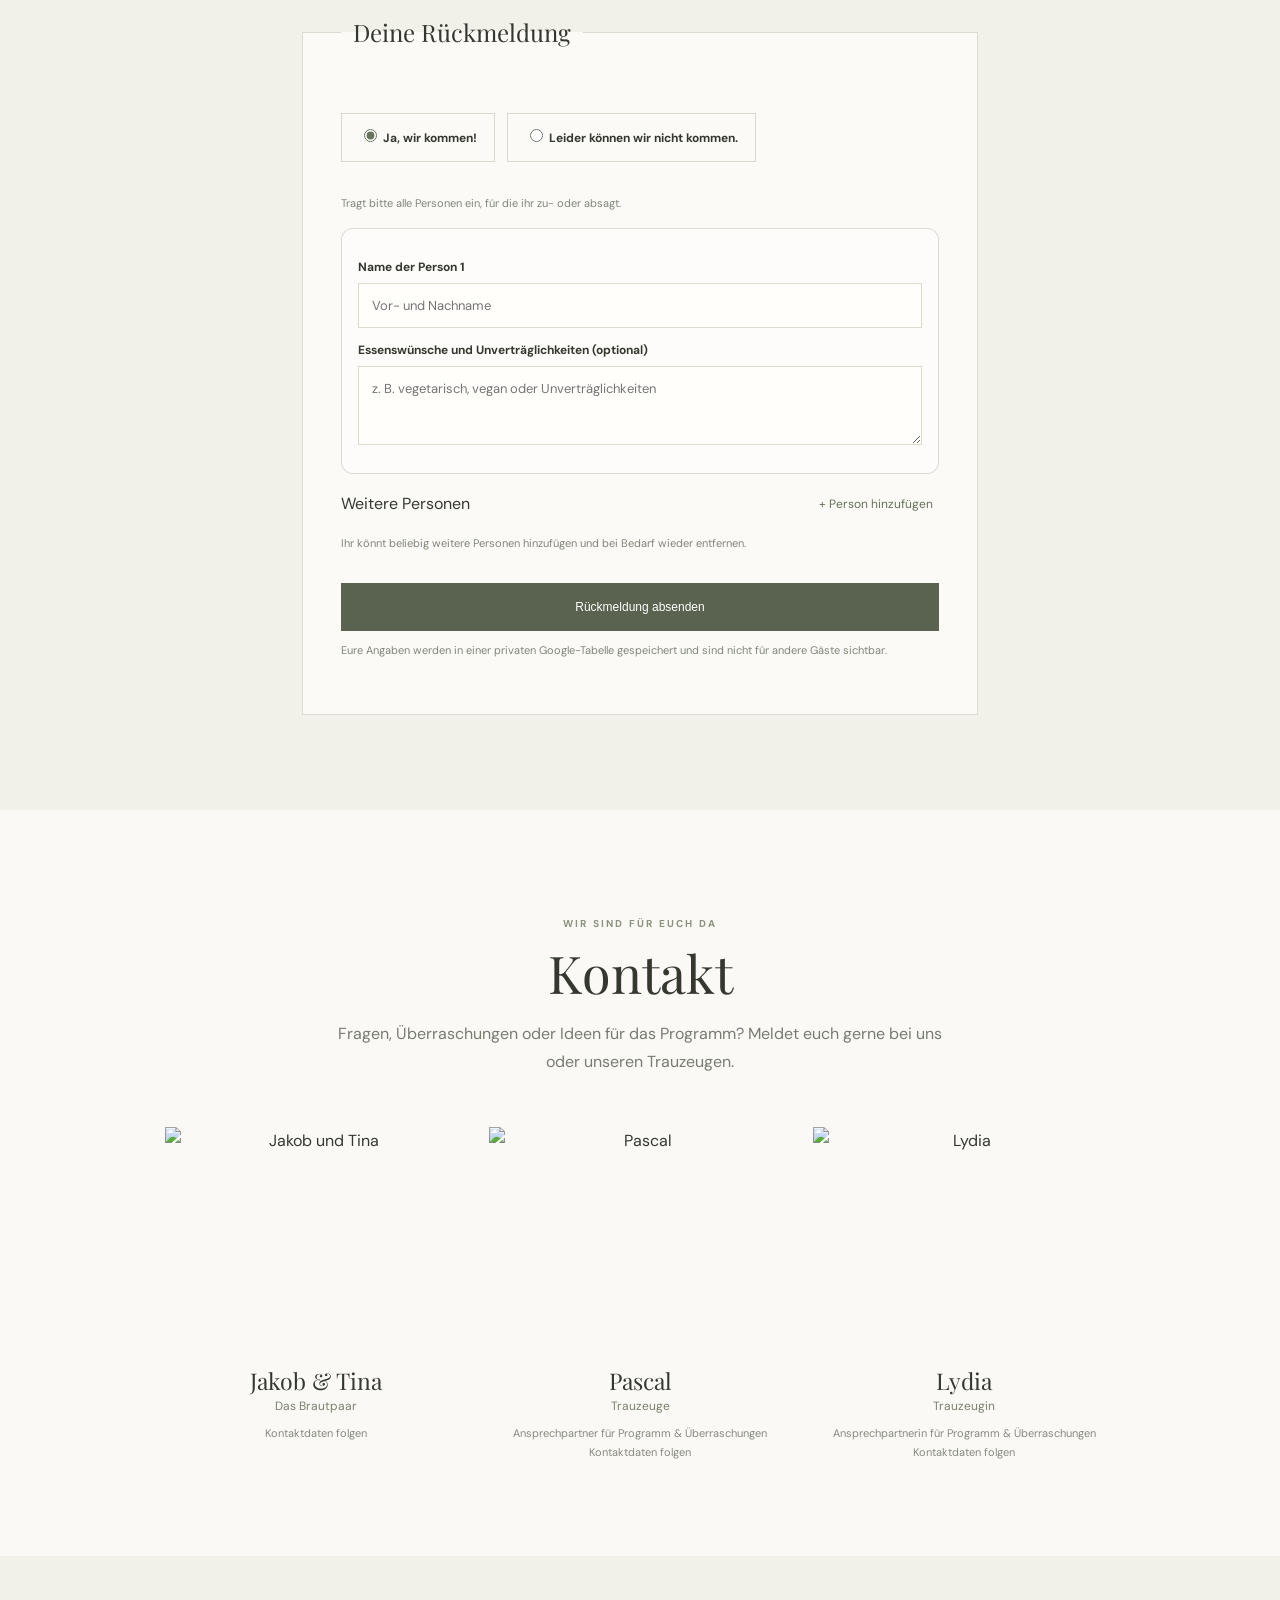
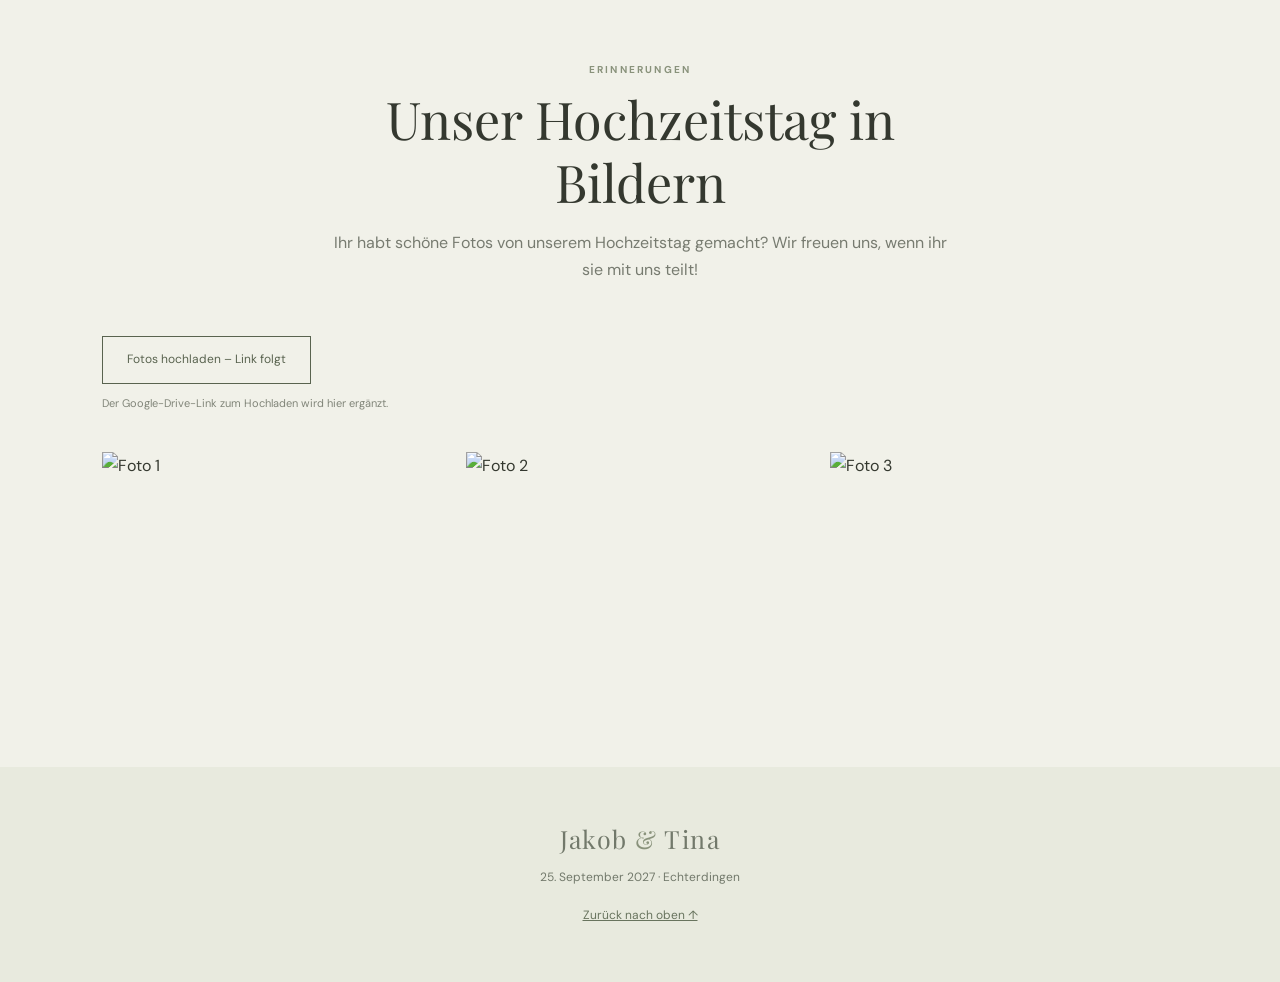
==== commit 6ad0a573: "Update index.html" ====
--- a/index.html
+++ b/index.html
@@ -47,8 +47,15 @@
   height: 1px;
   overflow: hidden;
 }
-/* Geschenkeliste */
-.gift-grid { max-width: 1000px; margin: 0 auto; display: grid; grid-template-columns: repeat(auto-fill, minmax(250px, 1fr)); gap: 22px; }
+
+/* Fotos */
+img.hero-image { display: block; object-fit: cover; }
+img.portrait { display: block; width: 100%; object-fit: cover; object-position: center 30%; }
+.gallery img { display: block; width: 100%; height: 220px; object-fit: cover; }
+@media (max-width: 760px) { .gallery img { height: 120px; } }
+
+/* Geschenkeliste (in der FAQ) */
+.faqs .gift-grid { max-width: 1000px; margin: 22px auto 0; display: grid; grid-template-columns: repeat(auto-fill, minmax(250px, 1fr)); gap: 22px; }
 .gift-card { background: #fbfaf6; border: 1px solid #d9ddcf; display: flex; flex-direction: column; }
 .gift-card.taken { opacity: .6; }
 .gift-card.mine { opacity: 1; border-color: #89927b; }
@@ -63,12 +70,13 @@
 .gift-actions .button:disabled { opacity: .6; cursor: not-allowed; }
 .gift-code { background: #e7eadd; padding: 10px 12px; font-size: 12px; color: #59634f; }
 .gift-code strong { display: block; font-size: 20px; letter-spacing: .16em; }
-#gift-status { max-width: 1000px; margin: 22px auto 0; text-align: center; color: #59634f; font-size: 14px; }
-.gift-release { max-width: 480px; margin: 34px auto 0; border-top: 1px solid #d9ddcf; padding-top: 18px; }
-.gift-release summary { cursor: pointer; font-size: 13px; color: #59634f; }
+#gift-status { margin: 22px 0 0; text-align: center; color: #59634f; font-size: 14px; }
+.gift-release { max-width: 480px; margin: 30px auto 0; border-top: 1px solid #d9ddcf; padding-top: 18px; }
+.gift-release .gift-release-title { margin: 0; font-size: 13px; font-weight: 700; color: #59634f; }
 .gift-release-row { display: flex; gap: 8px; margin-top: 14px; }
 .gift-release-row input { flex: 1; min-width: 0; padding: 12px; border: 1px solid #d9ddcf; background: #fffefa; font: 13px "DM Sans", sans-serif; text-transform: uppercase; letter-spacing: .1em; }
 .gift-release-row .button { min-height: 44px; }
+
 #rsvp [hidden] { display: none !important; }
 #rsvp button:disabled {
   opacity: .65;
@@ -87,7 +95,7 @@
     <a href="#faq">FAQ</a>
     <a href="#rueckmeldung">Rückmeldung</a>
     <a href="#kontakt">Kontakt</a>
-    <a href="#geschenke">Geschenke</a>
+    <a href="#faq-geschenke" class="open-faq">Geschenke</a>
     <a href="#fotos">Fotos</a>
   </nav>
 </header>
@@ -95,11 +103,7 @@
 <main>
 
 <section class="hero section" id="start">
-  <div class="placeholder hero-image">
-    <b>♡</b>
-    <span>Platzhalter für euer gemeinsames Foto</span>
-    <small>Hier später euer Lieblingsbild einsetzen</small>
-  </div>
+  <img class="hero-image" src="bilder/01_Titelbild.JPG" alt="Jakob und Tina" fetchpriority="high">
 
   <p class="eyebrow">WIR HEIRATEN</p>
   <h1>Jakob <i>&</i> Tina</h1>
@@ -191,13 +195,30 @@
       <p>Kommt wie ihr wollt, aber schön. Wir möchten, dass ihr euch wohlfühlt!</p>
     </details>
 
-    <details>
+    <details id="faq-geschenke">
       <summary>Was wünschen wir uns zur Hochzeit?</summary>
       <p>
-        Wir freuen uns vor allem, wenn ihr dabei seid! Wenn ihr eine Geschenkidee habt,
-        freuen wir uns natürlich darüber. Falls nicht, findet ihr unter
-        <a href="#geschenke">Geschenkeliste</a> ein paar Wünsche für unseren gemeinsamen Haushalt.
+        Wir freuen uns vor allem, wenn ihr dabei seid! Falls ihr uns trotzdem eine Freude
+        machen möchtet, haben wir hier ein paar Wünsche für unseren gemeinsamen Haushalt
+        gesammelt. Reserviert euch einen Wunsch, damit er nicht doppelt geschenkt wird.
       </p>
+
+      <div id="gift-list" class="gift-grid" aria-live="polite">
+        <p class="hint">Wunschliste wird geladen …</p>
+      </div>
+      <p id="gift-status" role="status" aria-live="polite"></p>
+
+      <div class="gift-release">
+        <p class="gift-release-title">Reservierung mit Freigabecode aufheben</p>
+        <p class="hint">
+          Die Reservierung ist anonym – wir sehen nicht, wer was ausgewählt hat. Den Code erhaltet ihr
+          beim Reservieren. Auf demselben Gerät findet ihr die Freigabe auch direkt beim Wunsch.
+        </p>
+        <div class="gift-release-row">
+          <input type="text" id="release-code" maxlength="12" placeholder="Freigabecode" autocomplete="off" aria-label="Freigabecode">
+          <button type="button" id="release-btn" class="button outline">Freigeben</button>
+        </div>
+      </div>
     </details>
 
     <details id="faq-sektempfang">
@@ -313,21 +334,21 @@
 
   <div class="contacts">
     <article>
-      <div class="placeholder portrait"><b>♡</b><small>Foto von Jakob & Tina</small></div>
+      <img class="portrait" src="bilder/02_JakobundTina.JPG" alt="Jakob und Tina" loading="lazy">
       <h3>Jakob & Tina</h3>
       <p>Das Brautpaar</p>
       <small>Kontaktdaten folgen</small>
     </article>
 
     <article>
-      <div class="placeholder portrait"><b>✳</b><small>Foto von Pascal</small></div>
+      <img class="portrait" src="bilder/02_Pascal.JPG" alt="Pascal" loading="lazy">
       <h3>Pascal</h3>
       <p>Trauzeuge</p>
       <small>Ansprechpartner für Programm & Überraschungen<br>Kontaktdaten folgen</small>
     </article>
 
     <article>
-      <div class="placeholder portrait"><b>✳</b><small>Foto von Lydia</small></div>
+      <img class="portrait" src="bilder/02_Lydia.JPG" alt="Lydia" loading="lazy">
       <h3>Lydia</h3>
       <p>Trauzeugin</p>
       <small>Ansprechpartnerin für Programm & Überraschungen<br>Kontaktdaten folgen</small>
@@ -335,36 +356,7 @@
   </div>
 </section>
 
-<section class="section tint" id="geschenke">
-  <div class="heading">
-    <p class="eyebrow">EINE KLEINIGKEIT FÜR UNS</p>
-    <h2>Geschenkeliste</h2>
-    <p>
-      Das schönste Geschenk ist, dass ihr mit uns feiert. Falls ihr uns trotzdem eine Freude
-      machen möchtet, haben wir hier ein paar Wünsche für unseren gemeinsamen Haushalt gesammelt.
-      Reserviert euch einen Wunsch, damit er nicht doppelt geschenkt wird.
-    </p>
-  </div>
-
-  <div id="gift-list" class="gift-grid" aria-live="polite">
-    <p class="hint">Wunschliste wird geladen …</p>
-  </div>
-  <p id="gift-status" role="status" aria-live="polite"></p>
-
-  <details class="gift-release">
-    <summary>Reservierung mit Freigabecode aufheben</summary>
-    <p class="hint">
-      Die Reservierung ist anonym – wir sehen nicht, wer was ausgewählt hat. Den Code erhaltet ihr
-      beim Reservieren. Auf demselben Gerät findet ihr die Freigabe auch direkt beim Wunsch.
-    </p>
-    <div class="gift-release-row">
-      <input type="text" id="release-code" maxlength="12" placeholder="Freigabecode" autocomplete="off" aria-label="Freigabecode">
-      <button type="button" id="release-btn" class="button outline">Freigeben</button>
-    </div>
-  </details>
-</section>
-
-<section class="section" id="fotos">
+<section class="section tint" id="fotos">
   <div class="heading">
     <p class="eyebrow">ERINNERUNGEN</p>
     <h2>Unser Hochzeitstag in Bildern</h2>
@@ -375,9 +367,9 @@
   <p class="hint">Der Google-Drive-Link zum Hochladen wird hier ergänzt.</p>
 
   <div class="gallery">
-    <div class="placeholder"><b>♡</b><small>Foto 1</small></div>
-    <div class="placeholder"><b>✳</b><small>Foto 2</small></div>
-    <div class="placeholder"><b>♡</b><small>Foto 3</small></div>
+    <img src="bilder/03_1.JPG" alt="Foto 1" loading="lazy">
+    <img src="bilder/03_2.JPG" alt="Foto 2" loading="lazy">
+    <img src="bilder/03_3.JPG" alt="Foto 3" loading="lazy">
   </div>
 </section>
 
@@ -407,22 +399,26 @@
     });
   }
 
-  // Fingerfood-FAQ öffnen und dorthin scrollen
-  function openFingerfoodFaq(event) {
+  // FAQ-Eintrag öffnen und dorthin scrollen (Fingerfood, Geschenke)
+  function openFaq(event) {
     event.preventDefault();
 
-    const faq = document.getElementById("faq-sektempfang");
+    const id = (event.currentTarget.getAttribute("href") || "").slice(1);
+    const faq = document.getElementById(id);
     if (!faq) return;
 
     faq.open = true;
 
     setTimeout(() => {
-      faq.scrollIntoView({ behavior: "smooth", block: "center" });
+      faq.scrollIntoView({
+        behavior: "smooth",
+        block: id === "faq-geschenke" ? "start" : "center"
+      });
     }, 100);
   }
 
-  document.querySelectorAll(".open-fingerfood-faq").forEach(link => {
-    link.addEventListener("click", openFingerfoodFaq);
+  document.querySelectorAll(".open-fingerfood-faq, .open-faq").forEach(link => {
+    link.addEventListener("click", openFaq);
   });
 
   // Countdown
@@ -574,7 +570,7 @@
           actions.append(btn);
 
         } else if (myCode) {
-          const box = el("div", "gift-code", "Reservierung Erfolgreich. Freigabecode:");
+          const box = el("div", "gift-code", "Reservierung erfolgreich. Freigabecode:");
           box.append(el("strong", "", myCode));
           actions.append(box);
 
@@ -785,7 +781,7 @@
         link.href = "#faq-sektempfang";
         link.className = "rsvp-faq-link open-fingerfood-faq";
         link.textContent = "Über Beiträge zum Fingerfood freuen wir uns!";
-        link.addEventListener("click", openFingerfoodFaq);
+        link.addEventListener("click", openFaq);
 
         result.append(link);
 
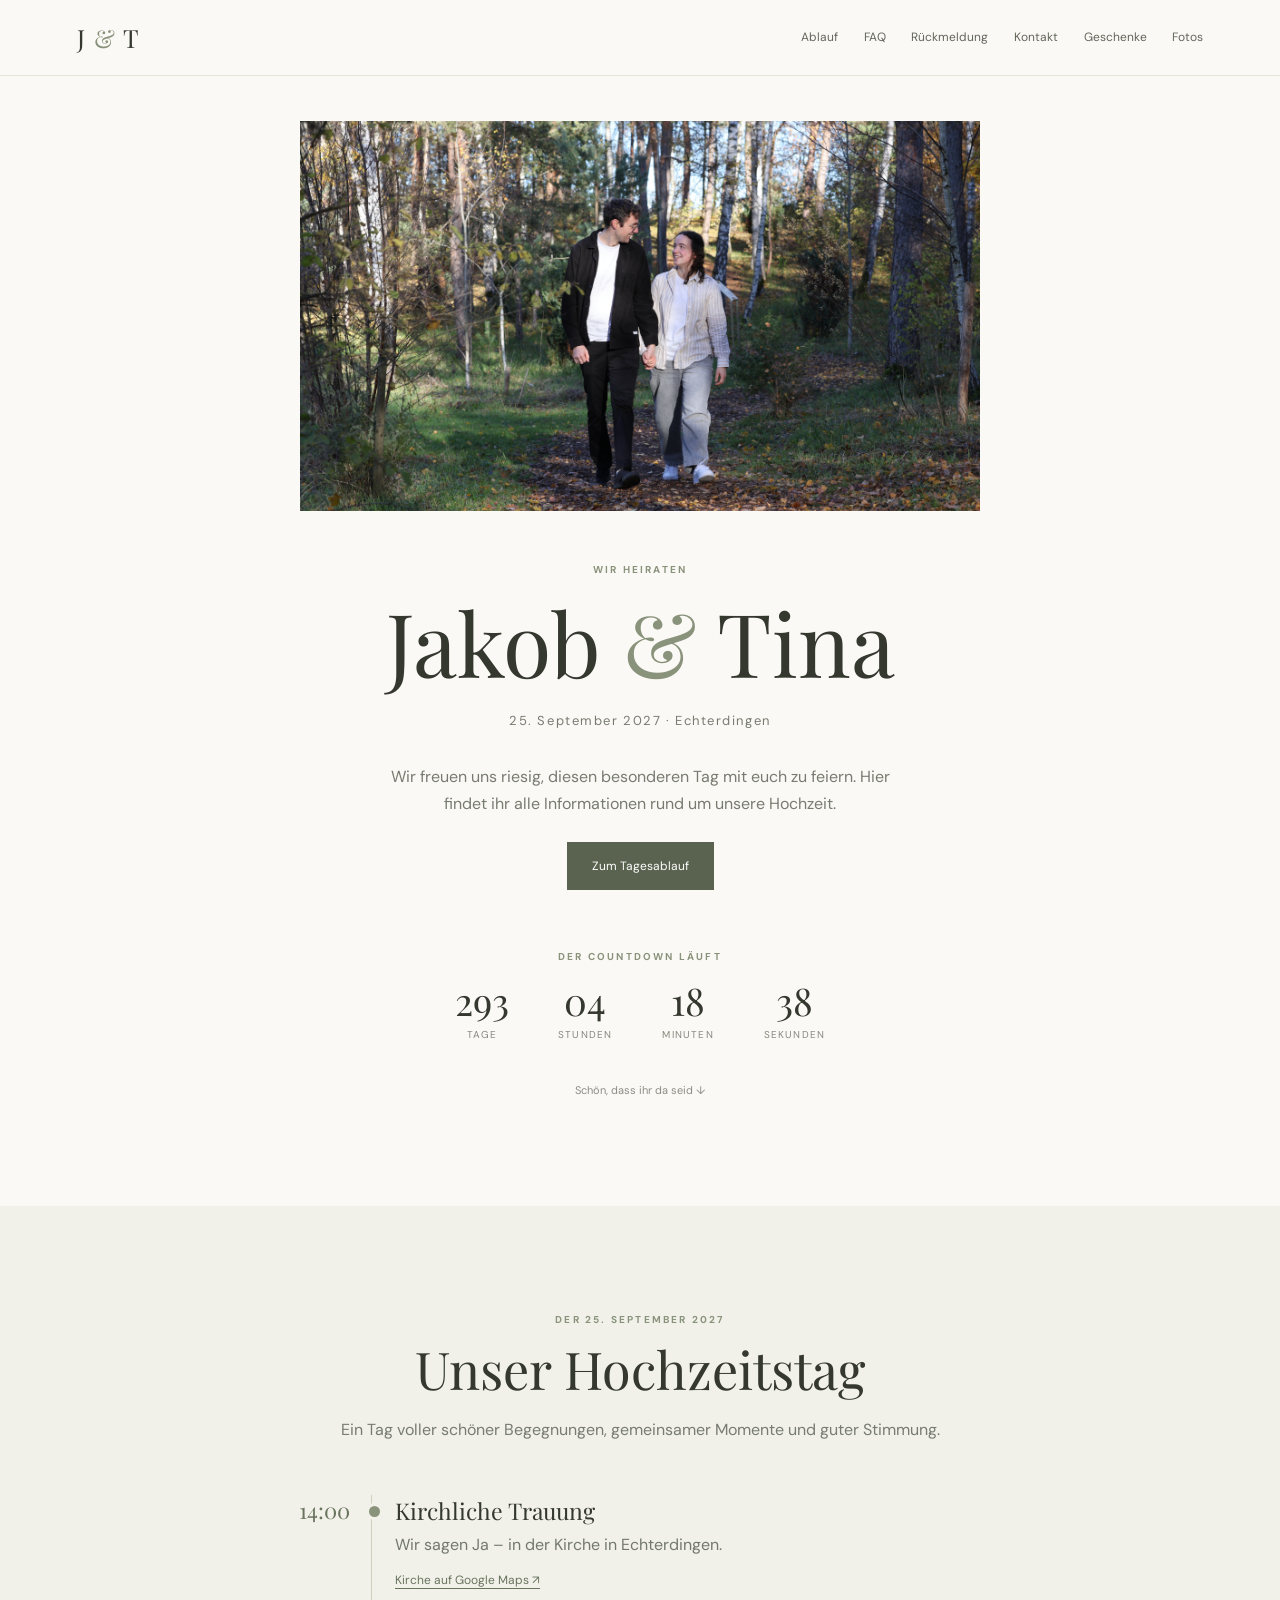
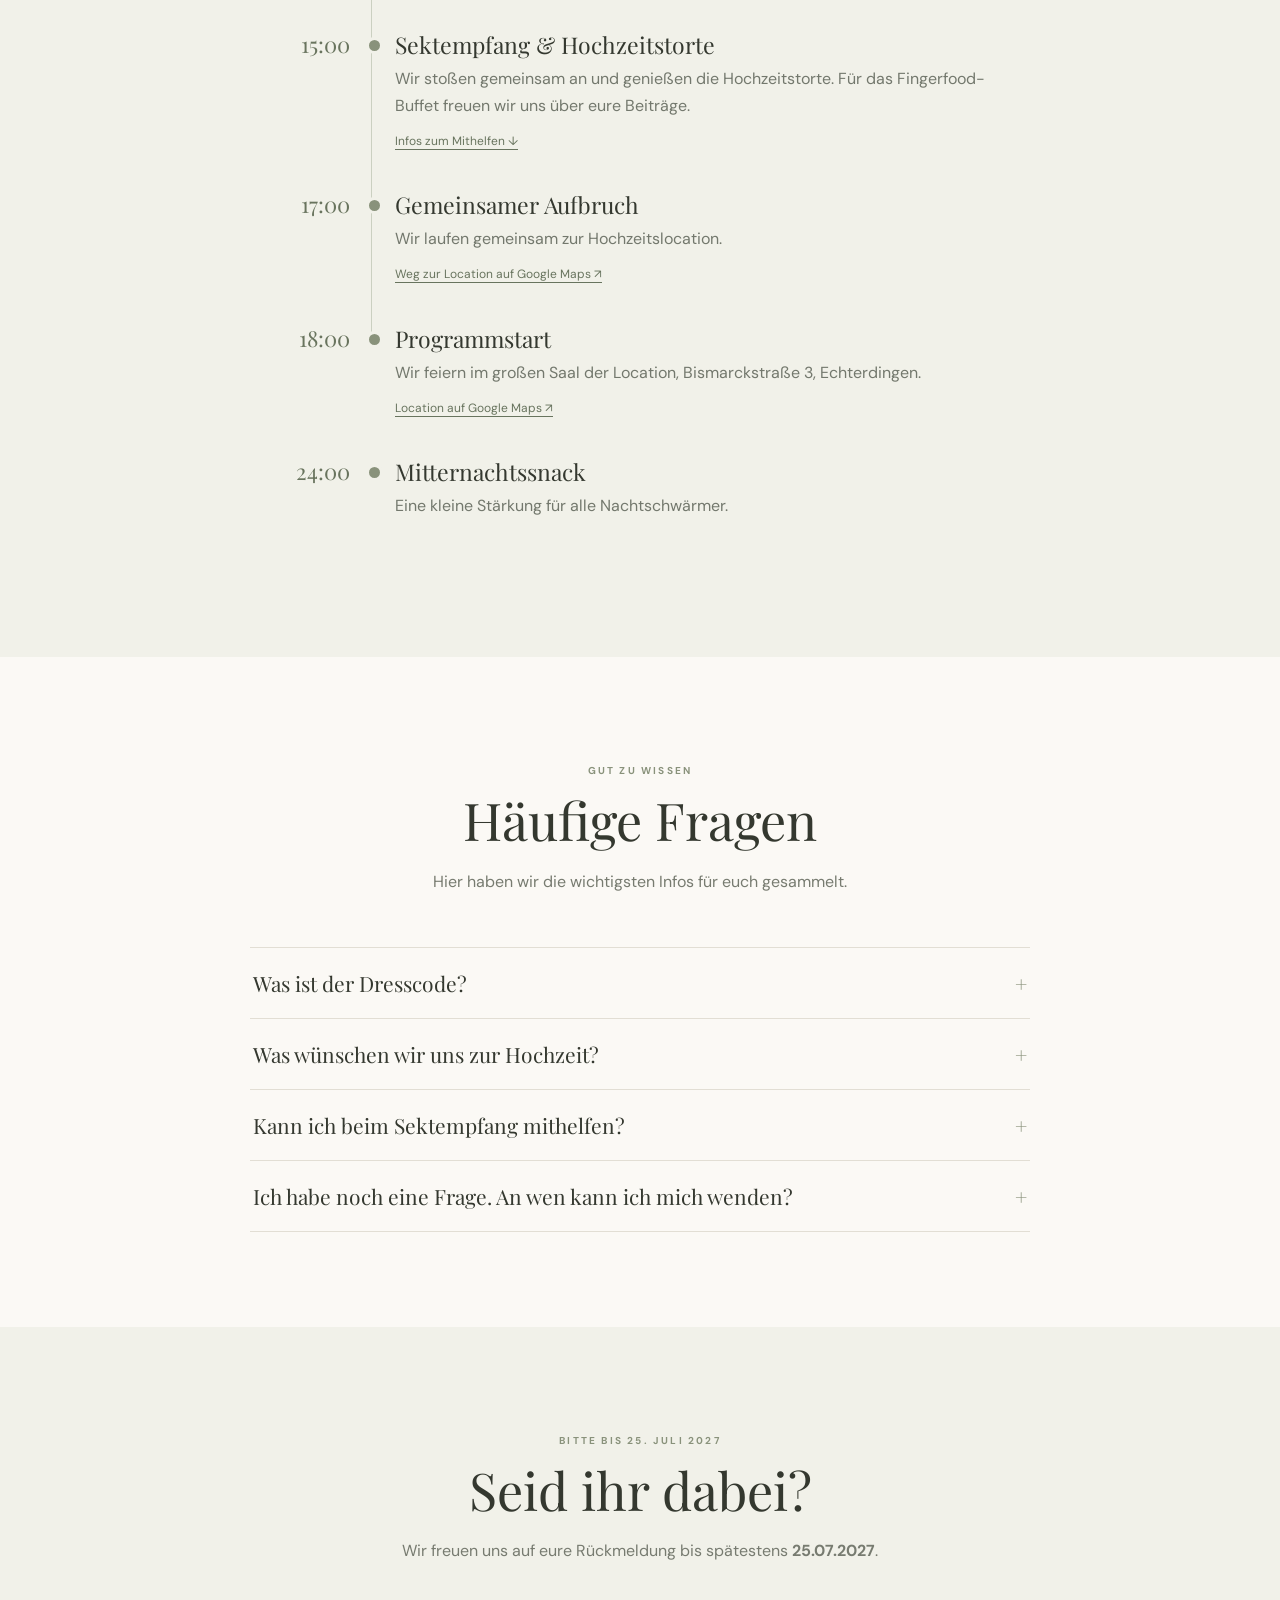
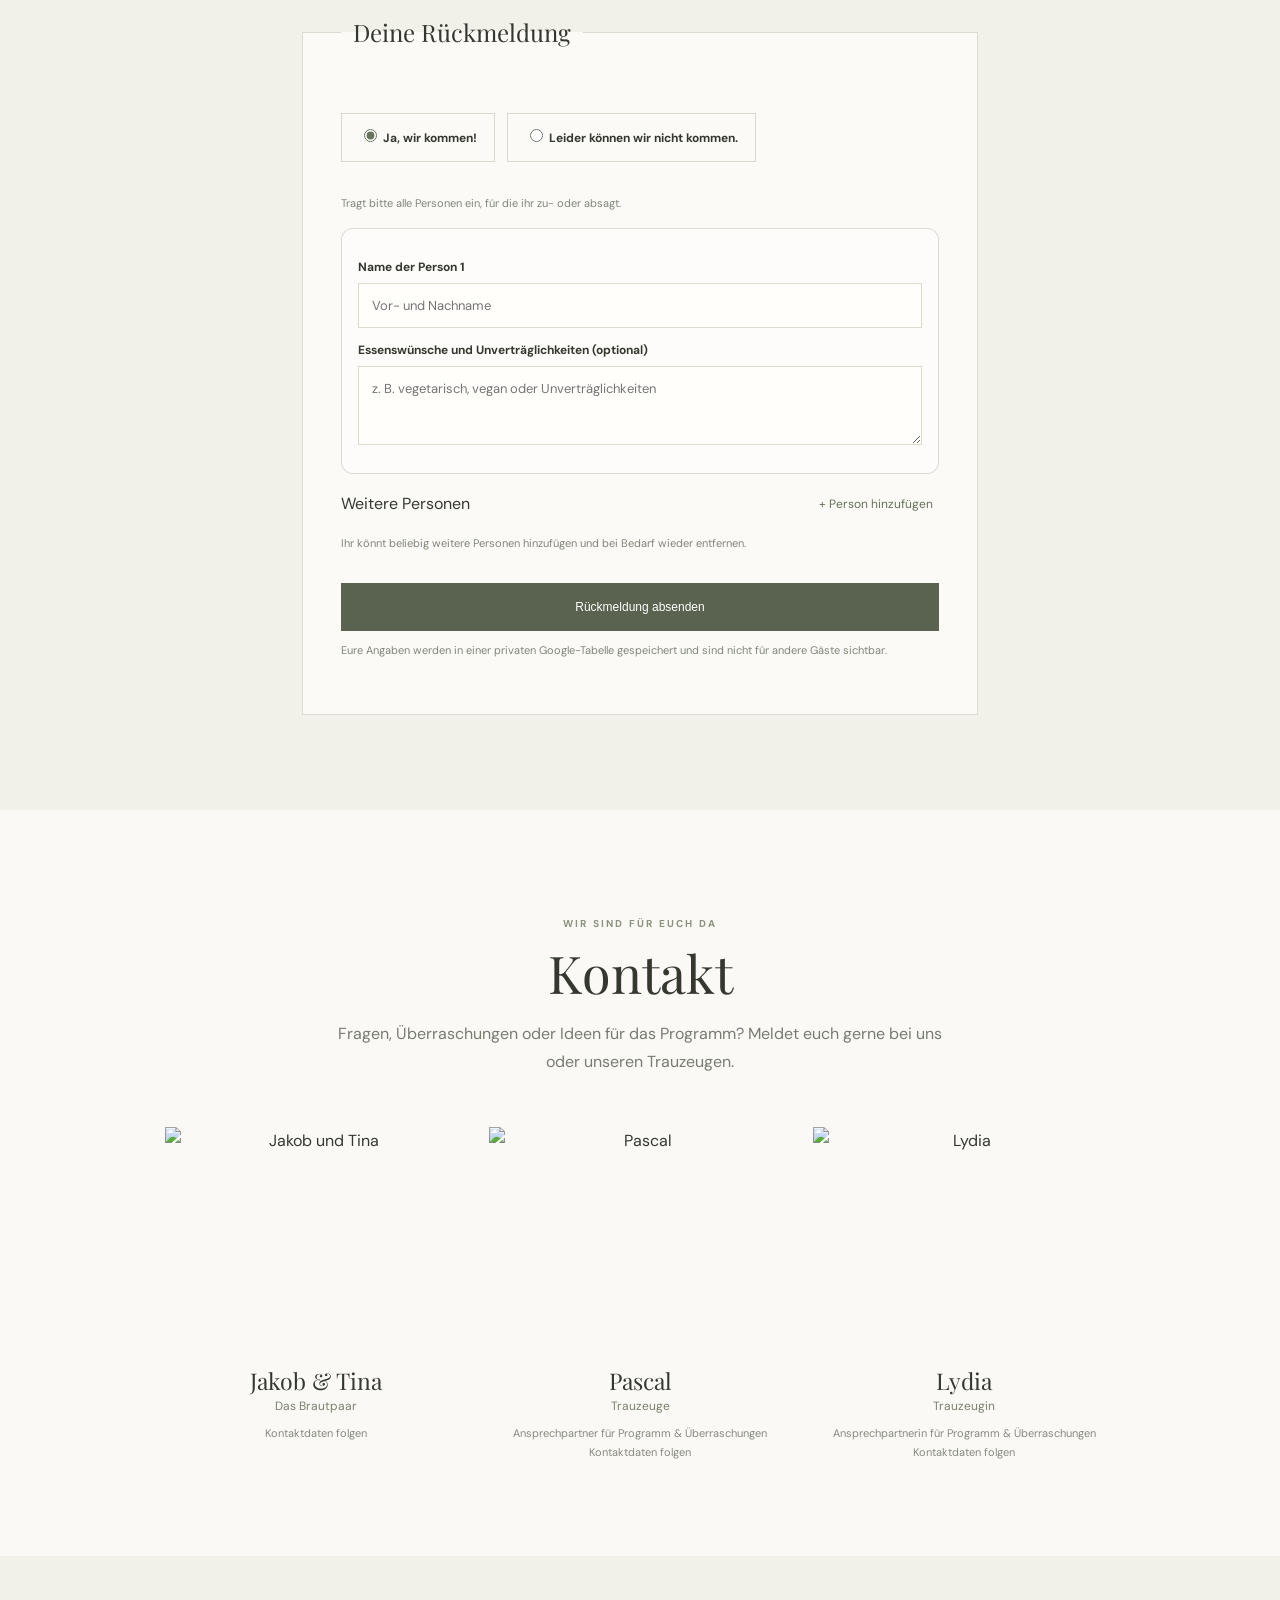
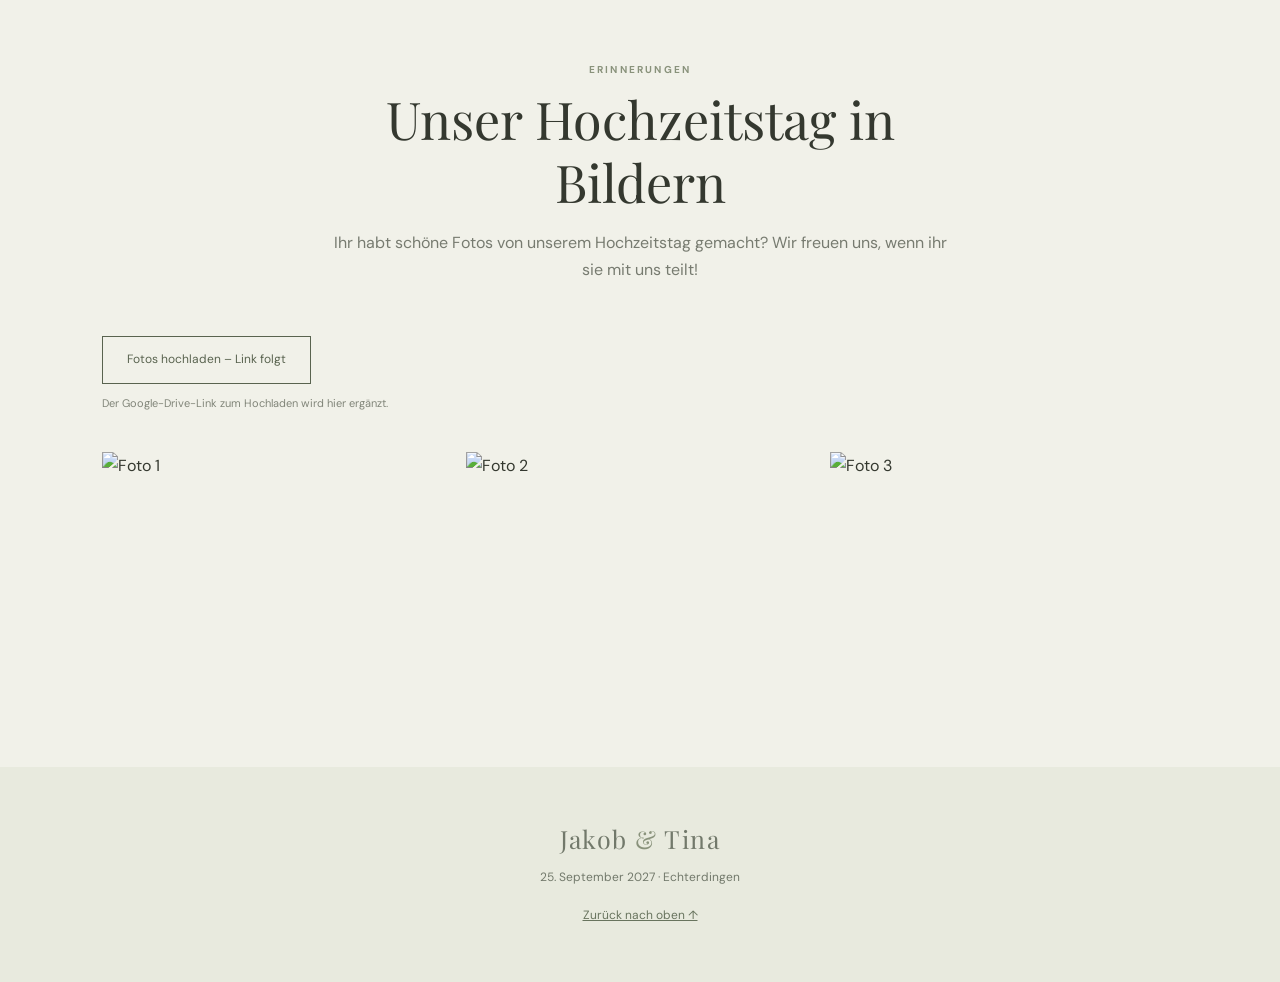
==== commit e9a20bcf: "Fix image source path in index.html" ====
--- a/index.html
+++ b/index.html
@@ -103,7 +103,7 @@
 <main>
 
 <section class="hero section" id="start">
-  <img class="hero-image" src="bilder/01_Titelbild.JPG" alt="Jakob und Tina" fetchpriority="high">
+  <img class="hero-image" src="Bilder/01_Titelbild.JPG" alt="Jakob und Tina" fetchpriority="high">
 
   <p class="eyebrow">WIR HEIRATEN</p>
   <h1>Jakob <i>&</i> Tina</h1>
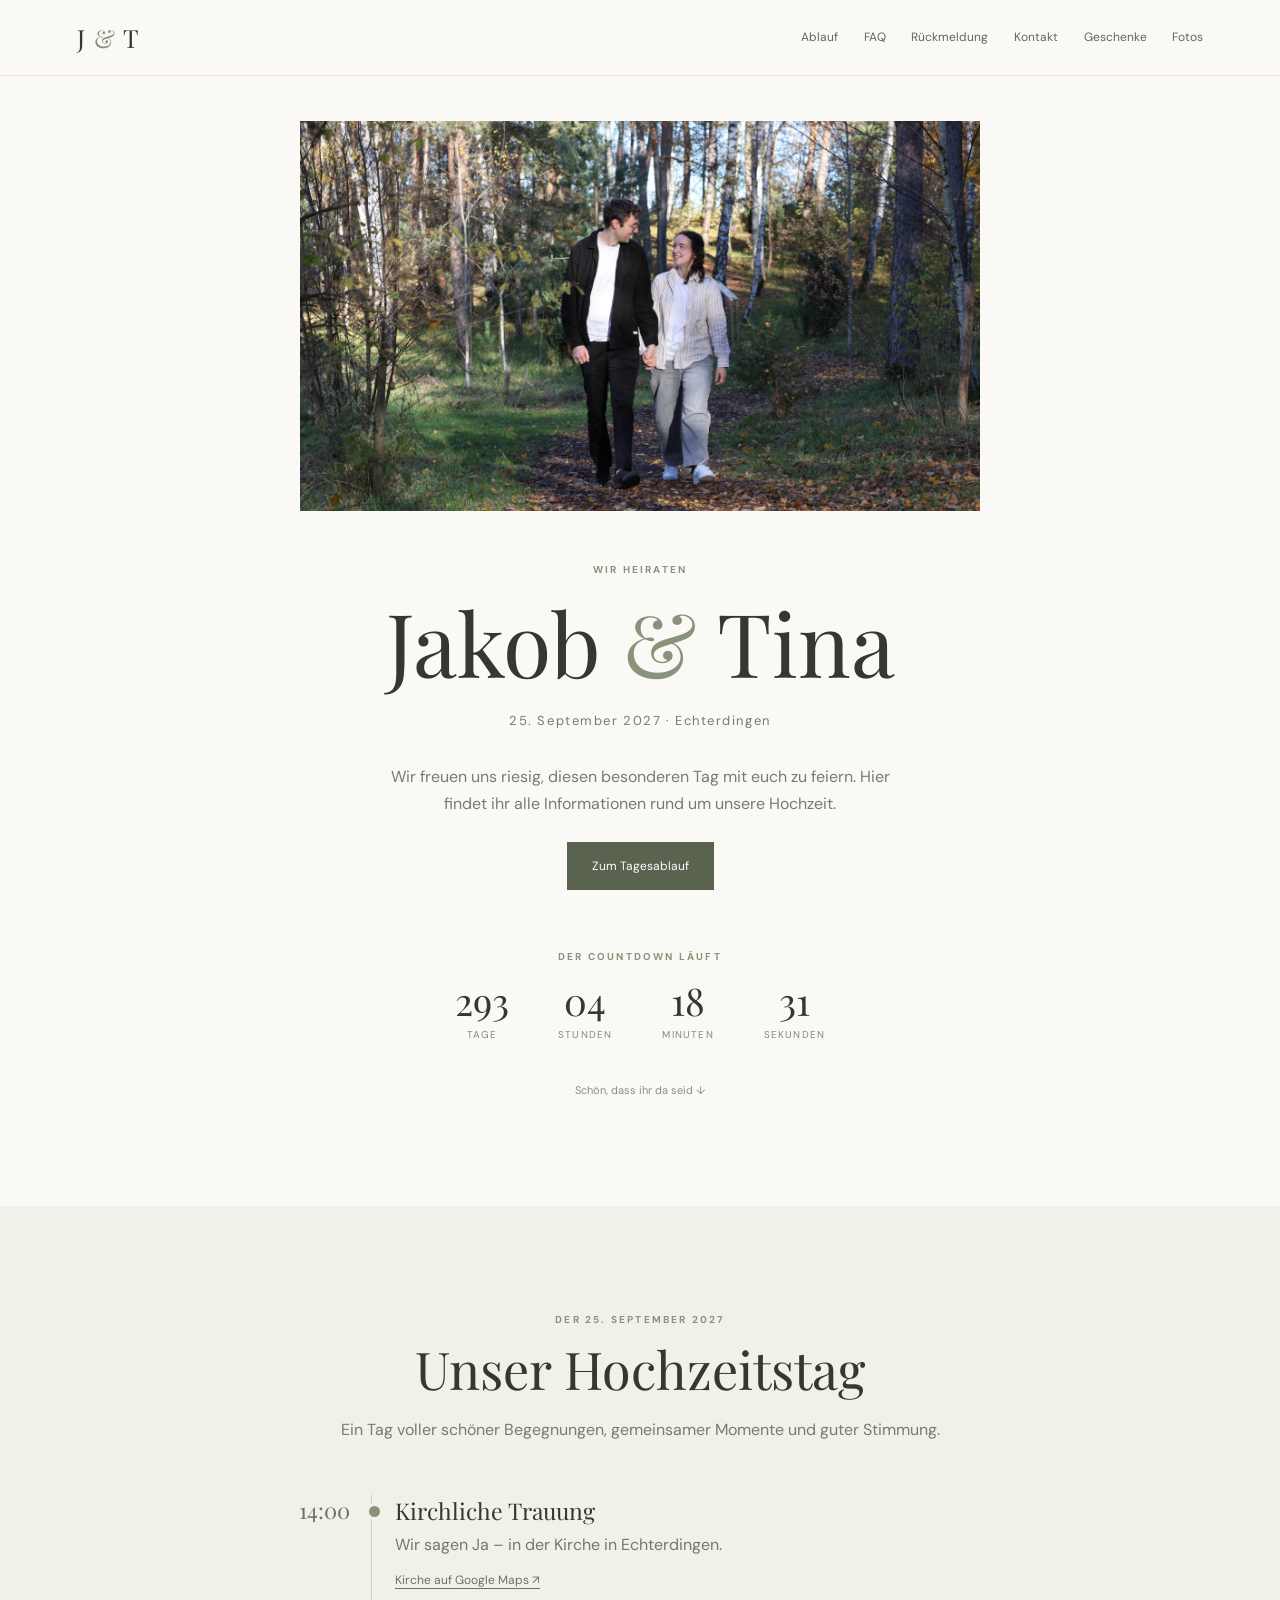
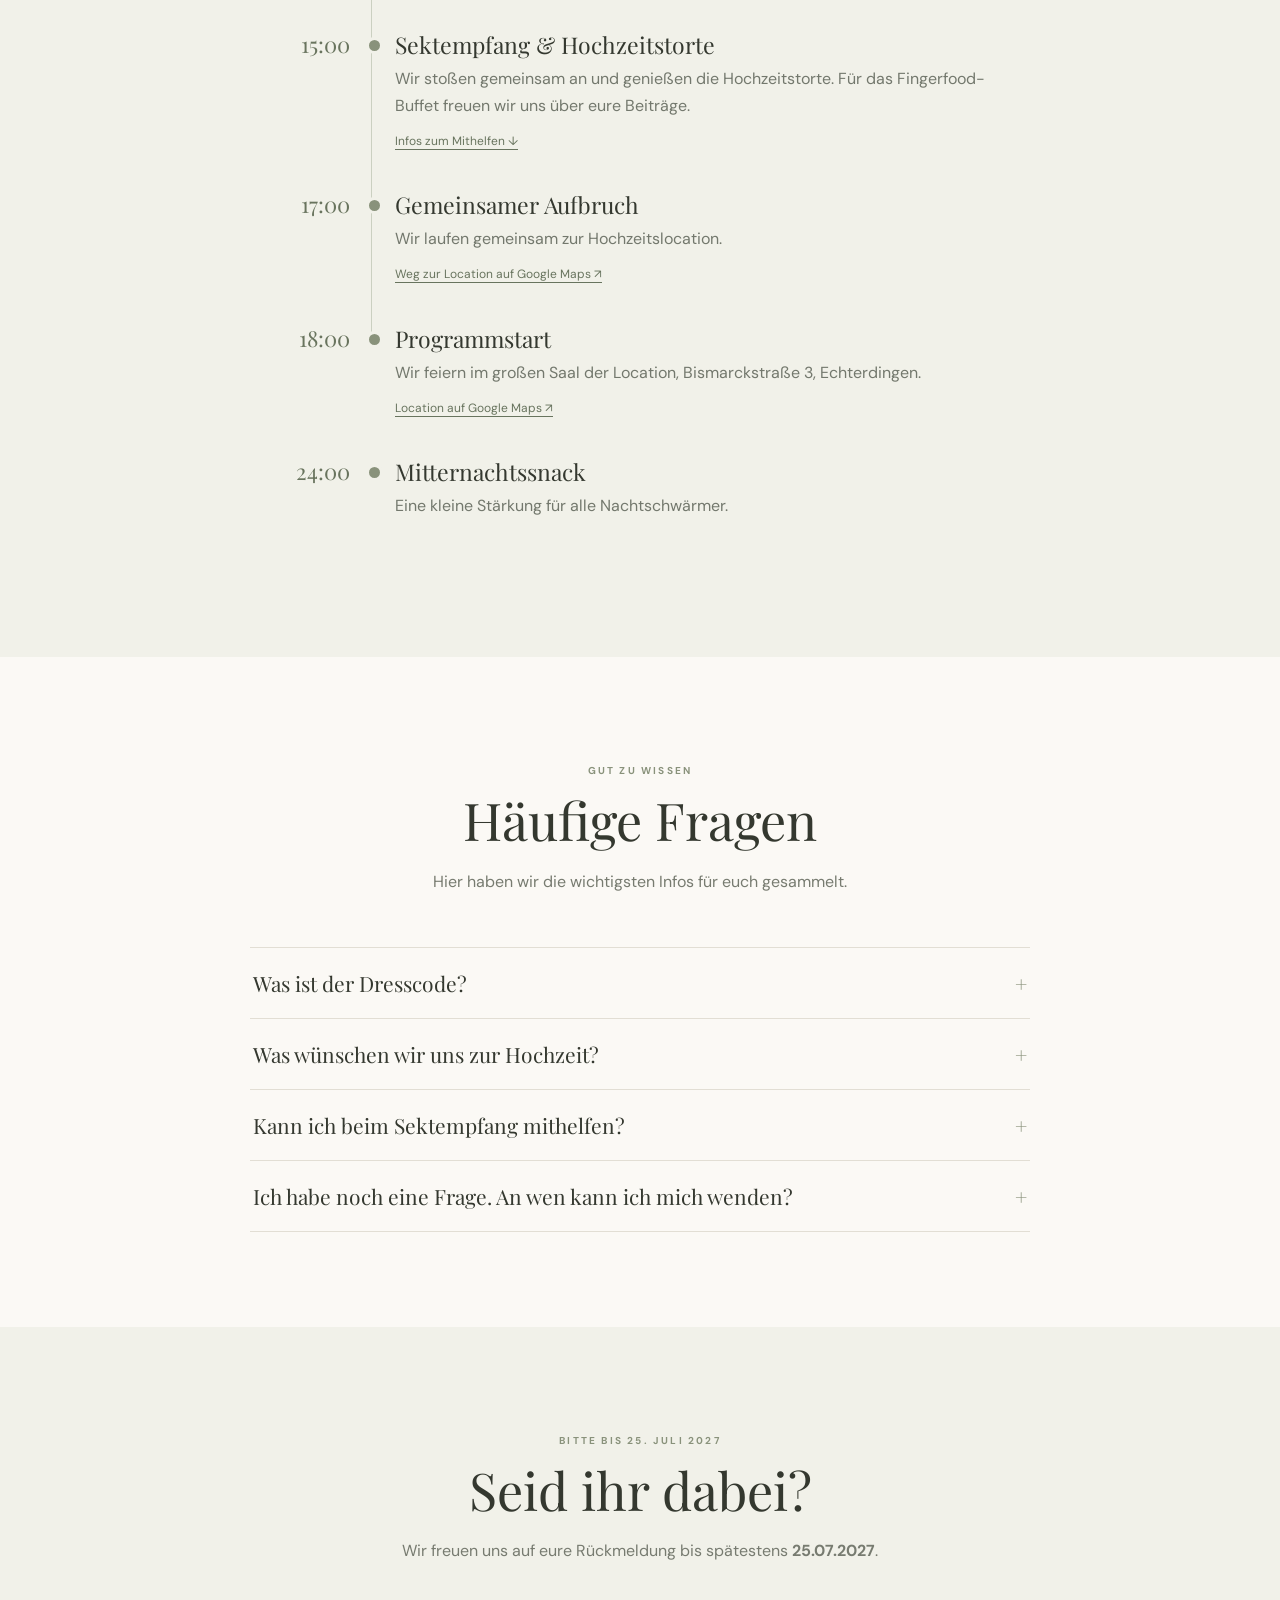
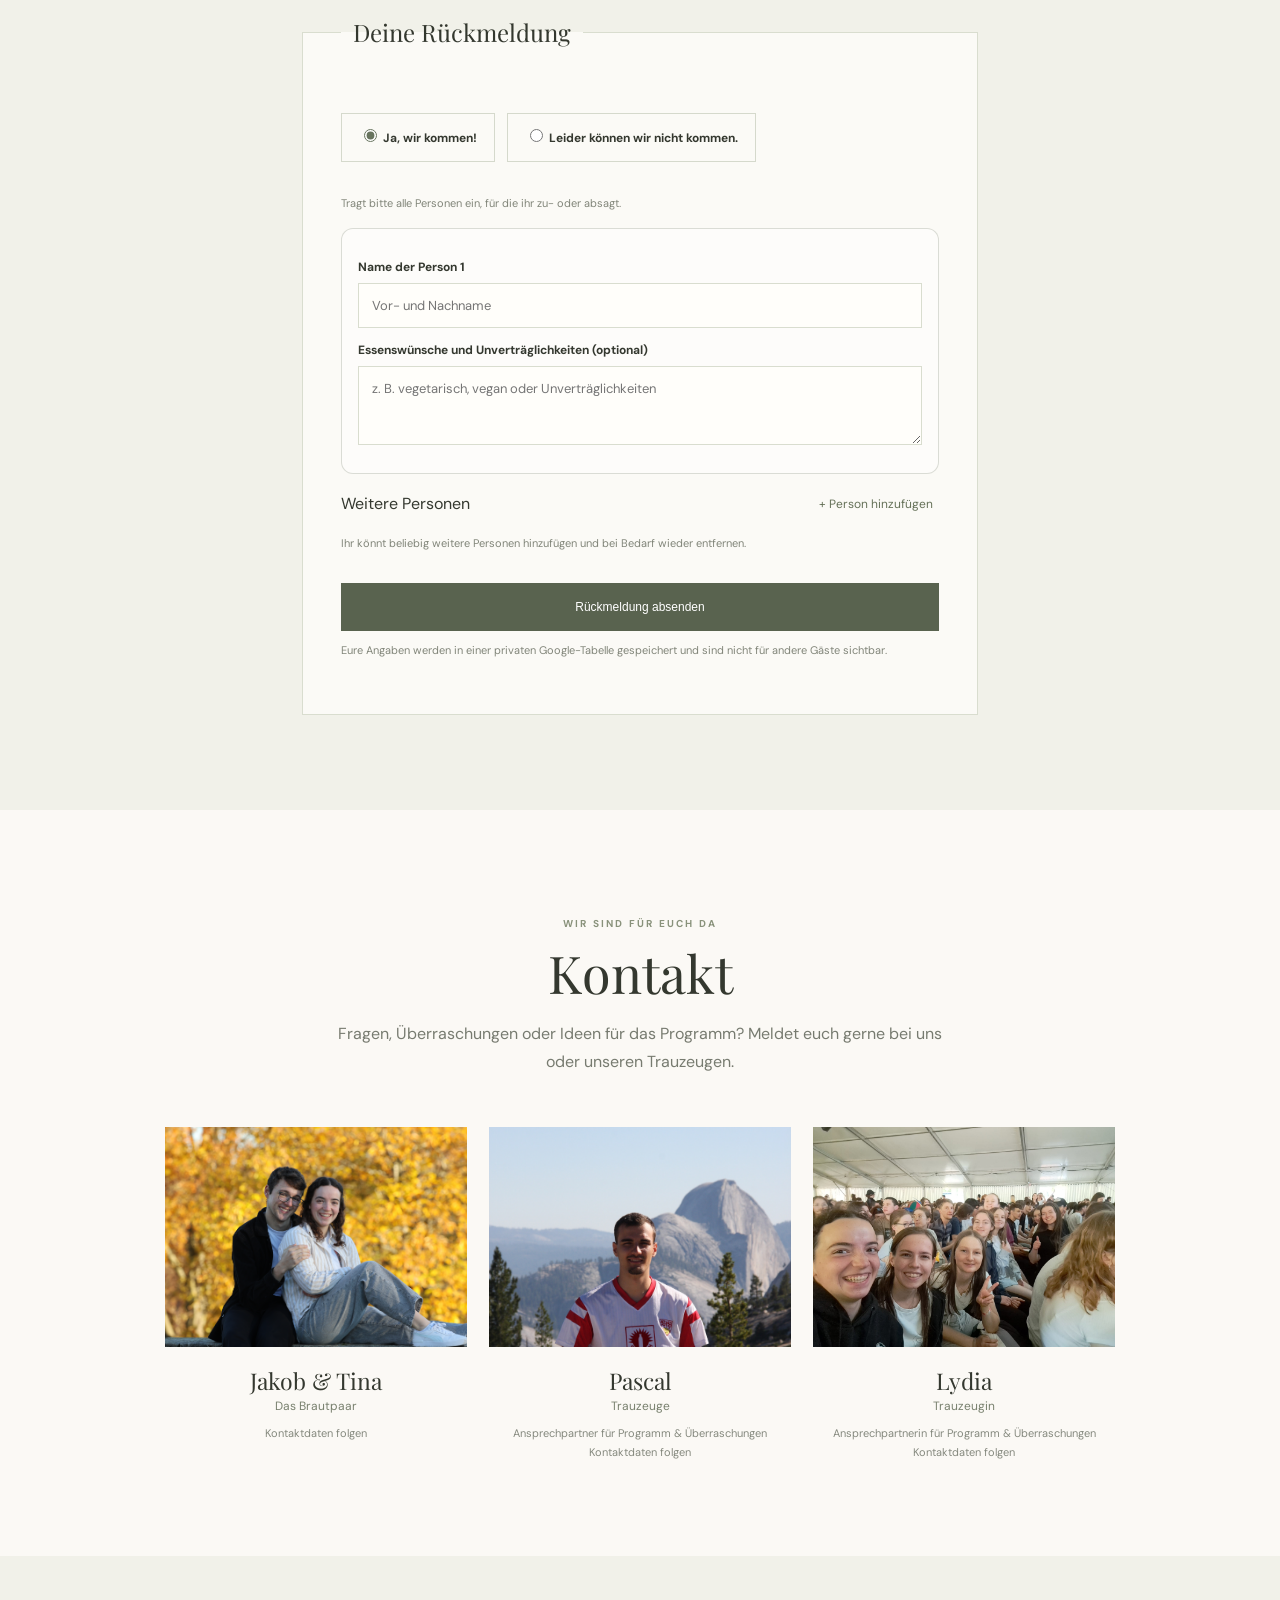
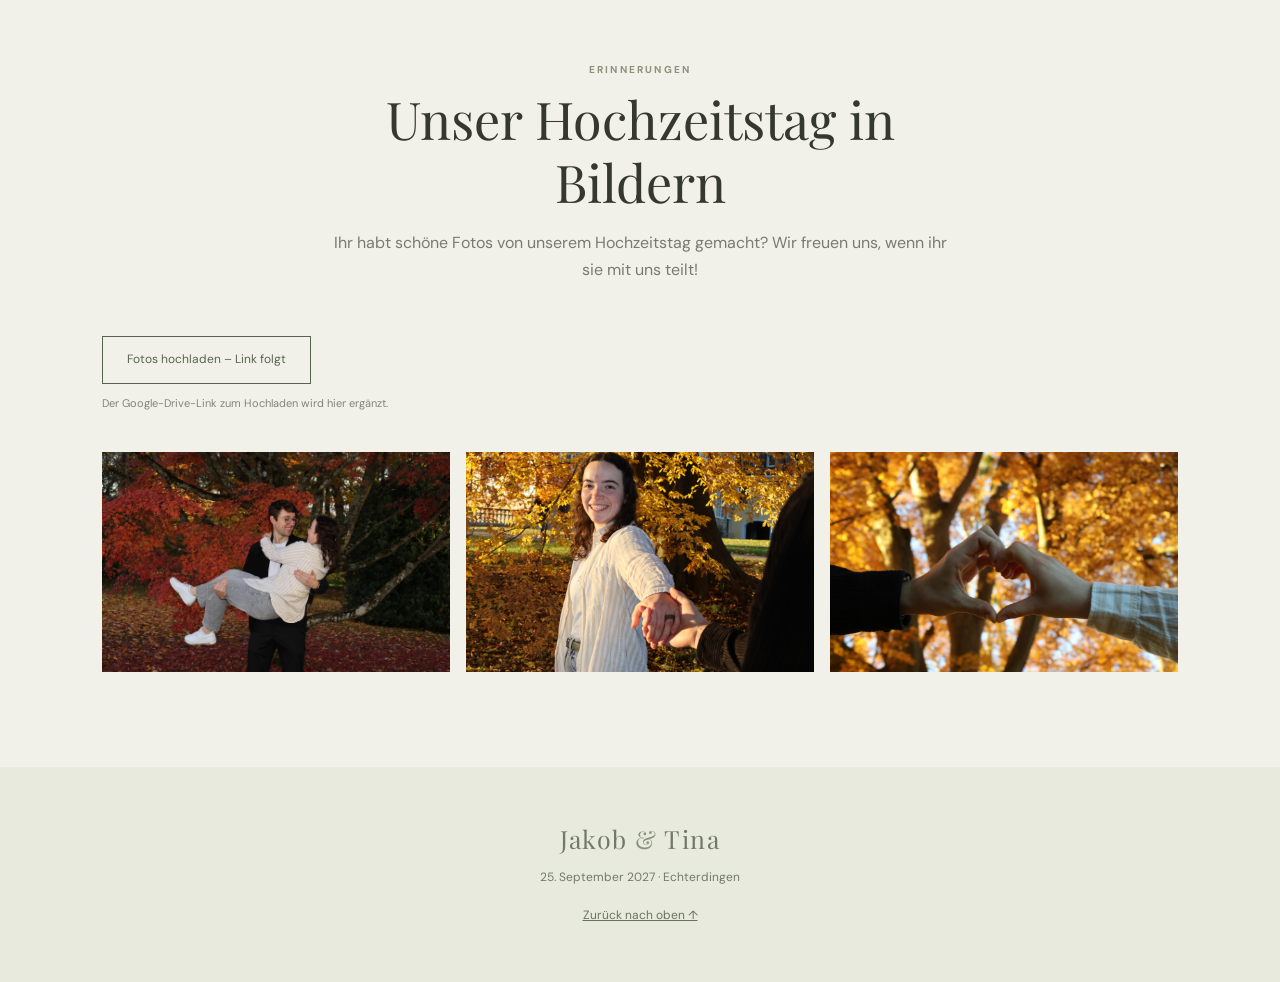
==== commit 7f2fbcf7: "Fix image source paths to use correct capitalization" ====
--- a/index.html
+++ b/index.html
@@ -334,21 +334,21 @@
 
   <div class="contacts">
     <article>
-      <img class="portrait" src="bilder/02_JakobundTina.JPG" alt="Jakob und Tina" loading="lazy">
+      <img class="portrait" src="Bilder/02_JakobundTina.JPG" alt="Jakob und Tina" loading="lazy">
       <h3>Jakob & Tina</h3>
       <p>Das Brautpaar</p>
       <small>Kontaktdaten folgen</small>
     </article>
 
     <article>
-      <img class="portrait" src="bilder/02_Pascal.JPG" alt="Pascal" loading="lazy">
+      <img class="portrait" src="Bilder/02_Pascal.JPG" alt="Pascal" loading="lazy">
       <h3>Pascal</h3>
       <p>Trauzeuge</p>
       <small>Ansprechpartner für Programm & Überraschungen<br>Kontaktdaten folgen</small>
     </article>
 
     <article>
-      <img class="portrait" src="bilder/02_Lydia.JPG" alt="Lydia" loading="lazy">
+      <img class="portrait" src="Bilder/02_Lydia.JPG" alt="Lydia" loading="lazy">
       <h3>Lydia</h3>
       <p>Trauzeugin</p>
       <small>Ansprechpartnerin für Programm & Überraschungen<br>Kontaktdaten folgen</small>
@@ -367,9 +367,9 @@
   <p class="hint">Der Google-Drive-Link zum Hochladen wird hier ergänzt.</p>
 
   <div class="gallery">
-    <img src="bilder/03_1.JPG" alt="Foto 1" loading="lazy">
-    <img src="bilder/03_2.JPG" alt="Foto 2" loading="lazy">
-    <img src="bilder/03_3.JPG" alt="Foto 3" loading="lazy">
+    <img src="Bilder/03_1.JPG" alt="Foto 1" loading="lazy">
+    <img src="Bilder/03_2.JPG" alt="Foto 2" loading="lazy">
+    <img src="Bilder/03_3.JPG" alt="Foto 3" loading="lazy">
   </div>
 </section>
 
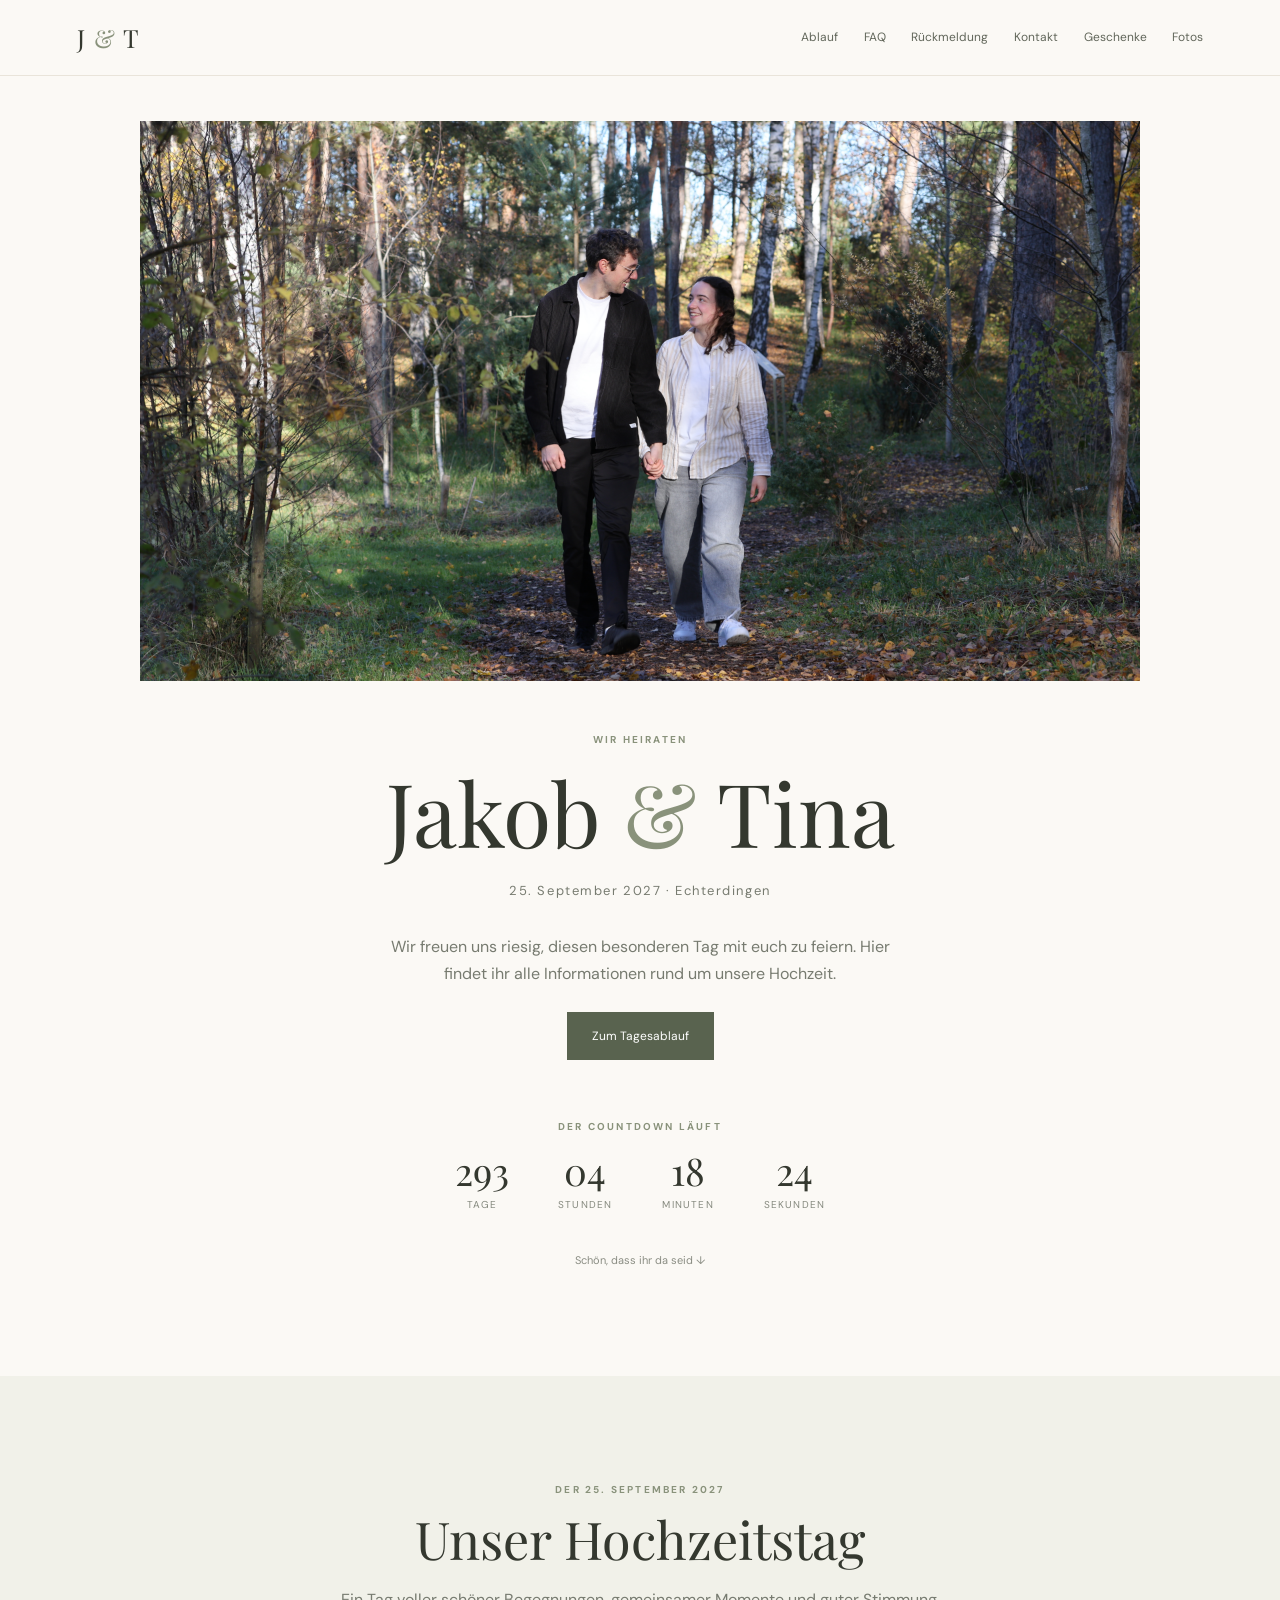
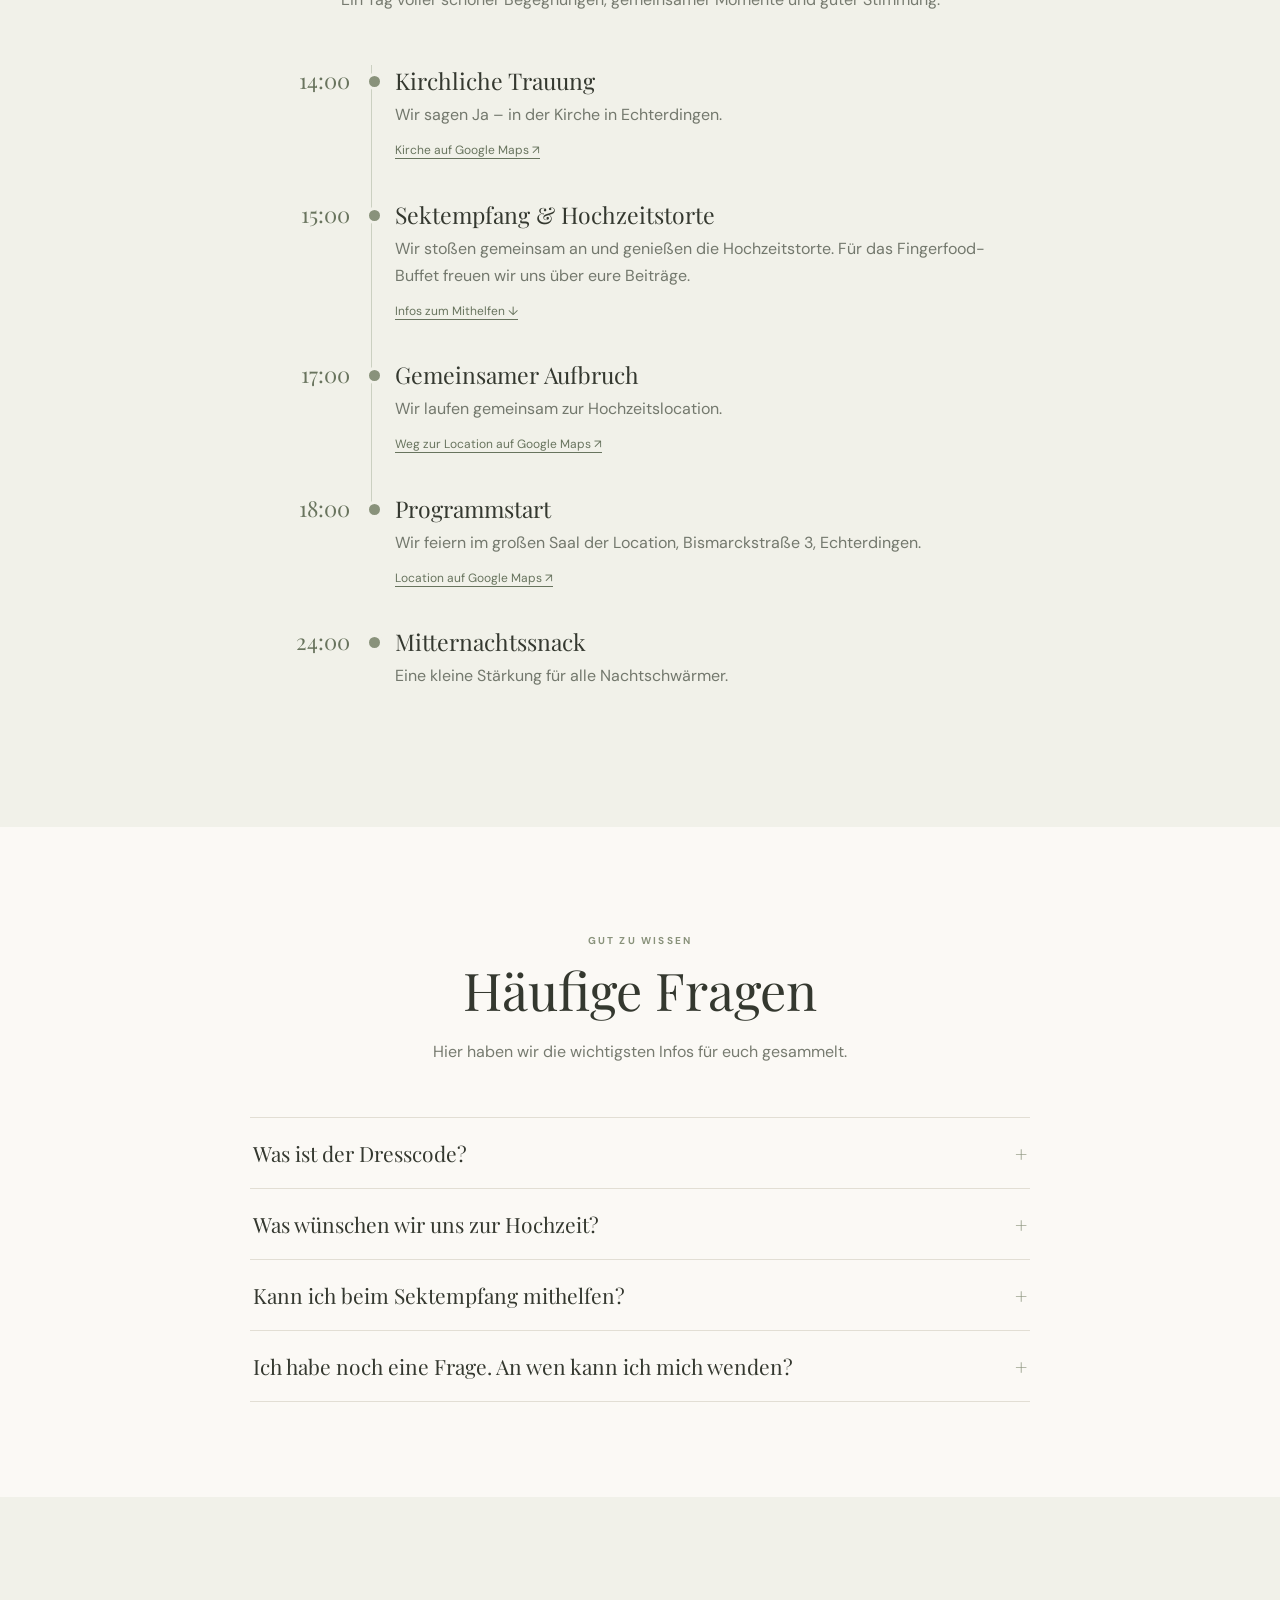
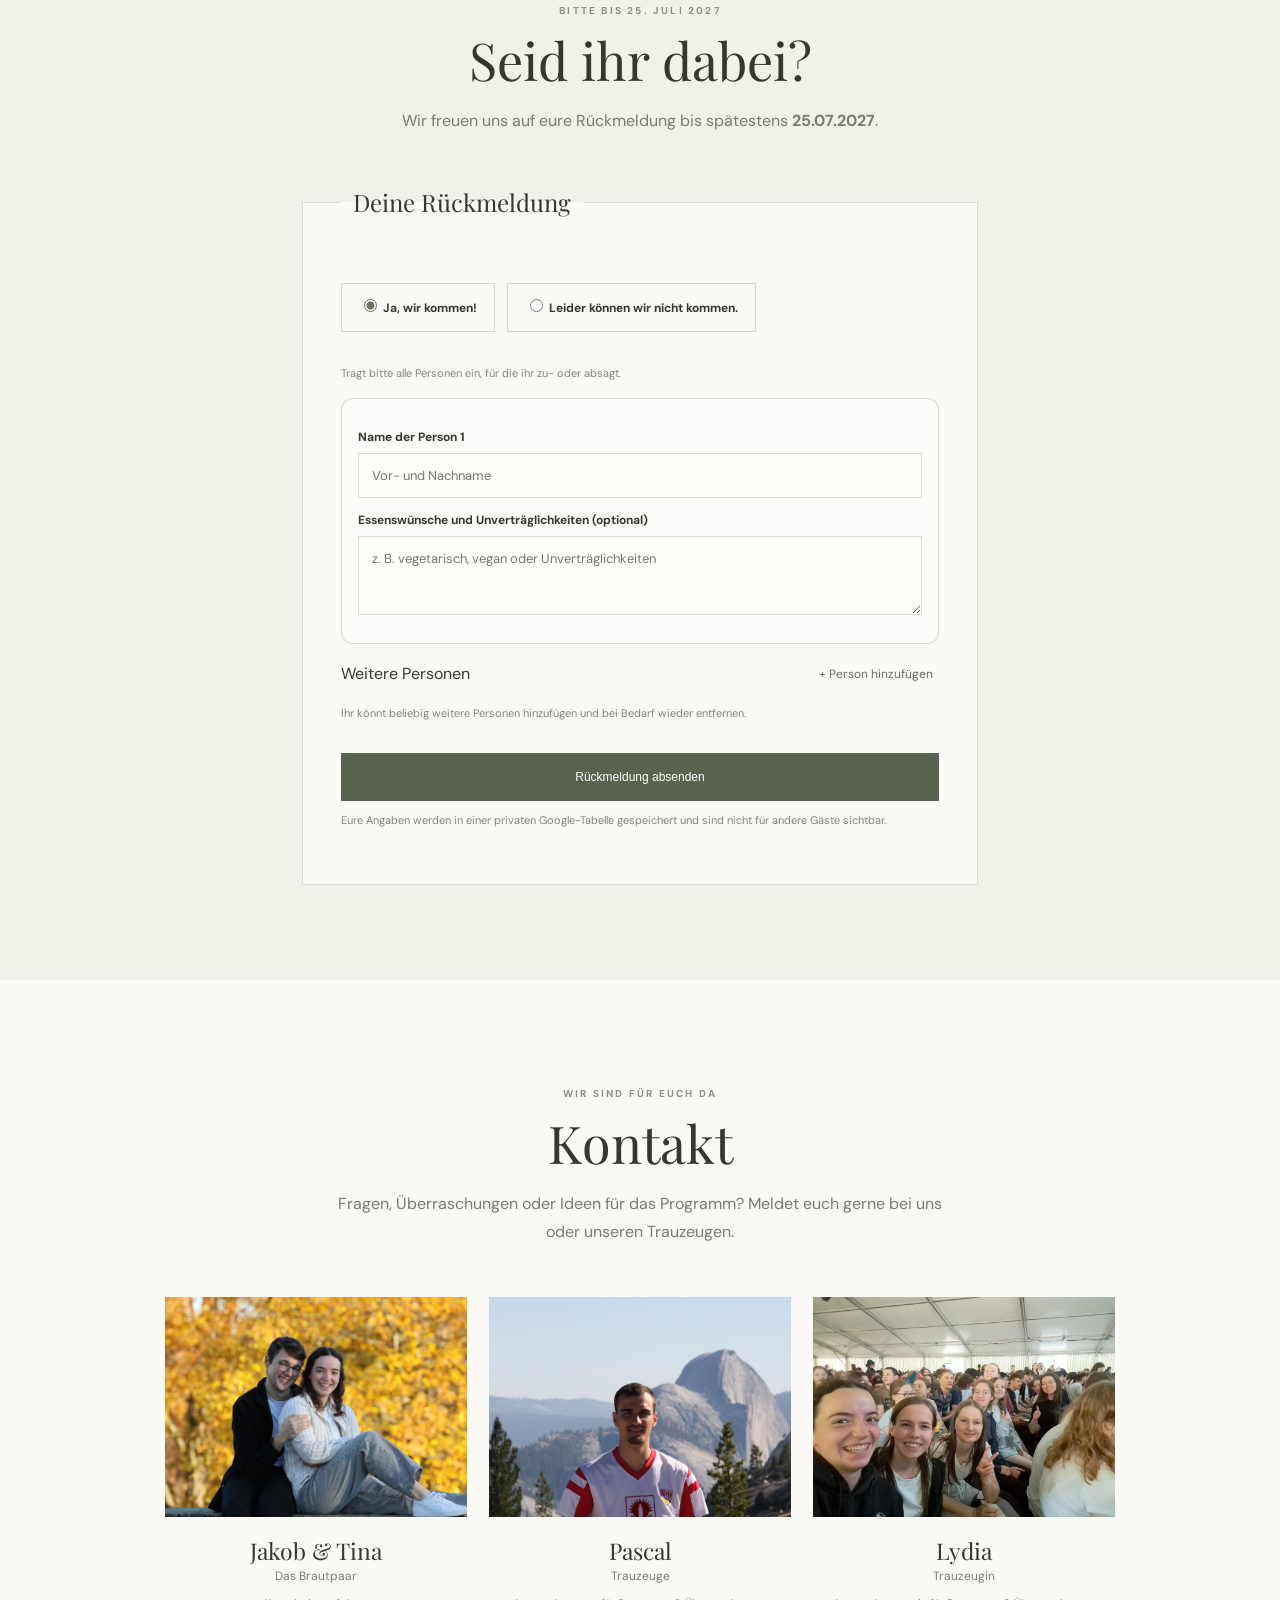
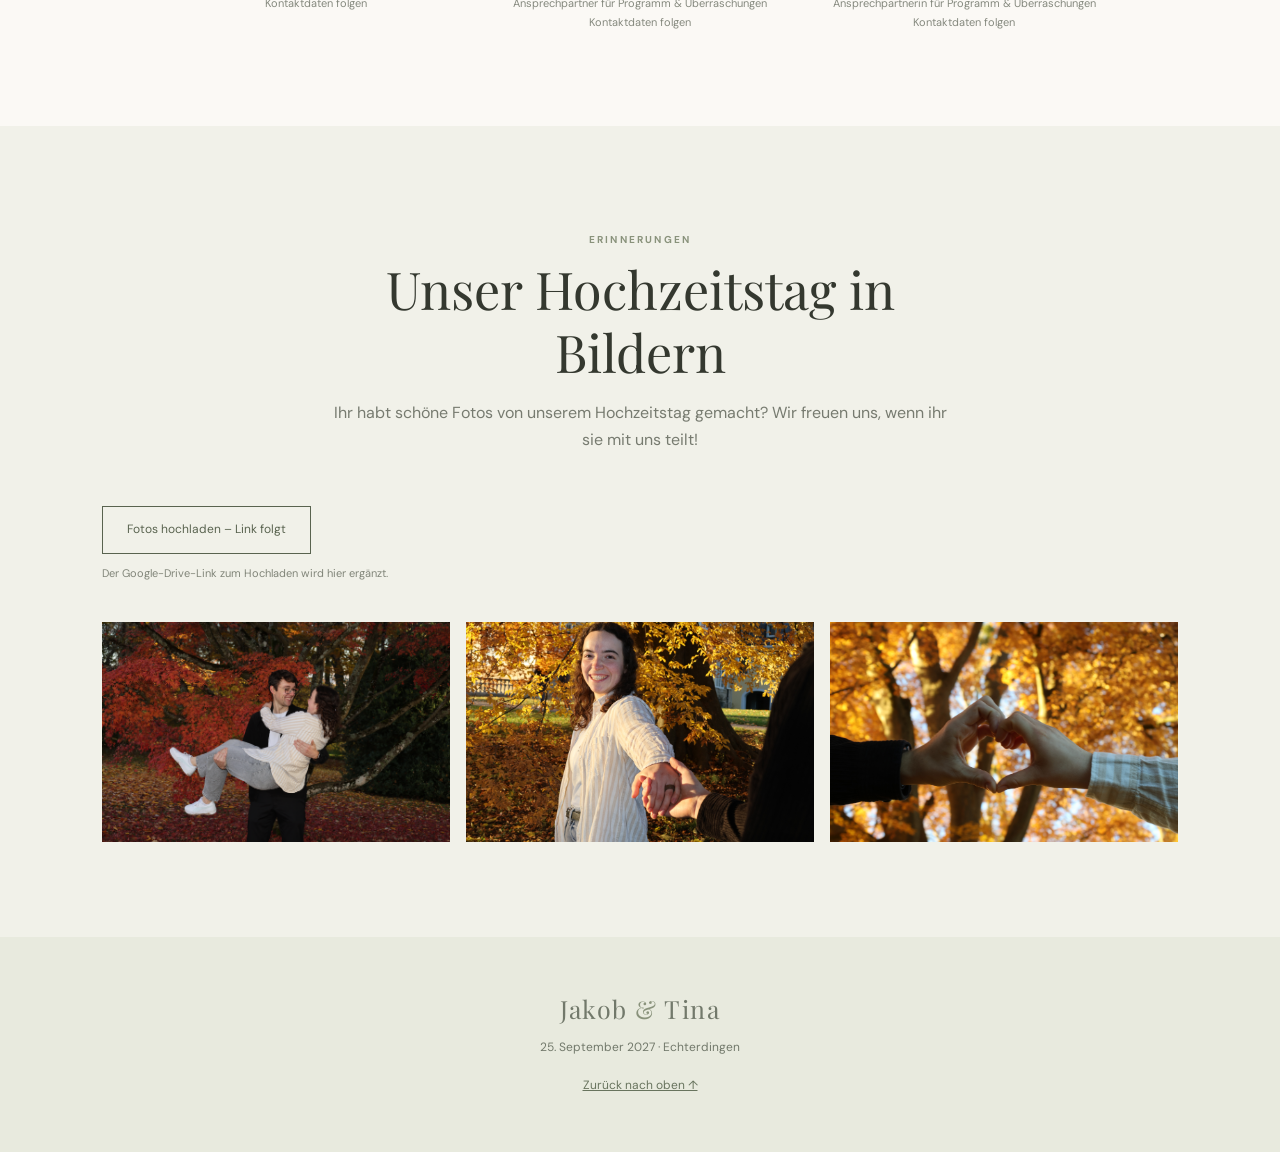
==== commit dabdd7e8: "Update hero image styles for responsiveness Enhance hero image styling with responsive width and hei" ====
--- a/index.html
+++ b/index.html
@@ -49,7 +49,12 @@
 }
 
 /* Fotos */
-img.hero-image { display: block; object-fit: cover; }
+img.hero-image {
+  display: block;
+  object-fit: cover;
+  width: min(1000px, 100%);
+  height: clamp(240px, 48vw, 560px);
+}
 img.portrait { display: block; width: 100%; object-fit: cover; object-position: center 30%; }
 .gallery img { display: block; width: 100%; height: 220px; object-fit: cover; }
 @media (max-width: 760px) { .gallery img { height: 120px; } }
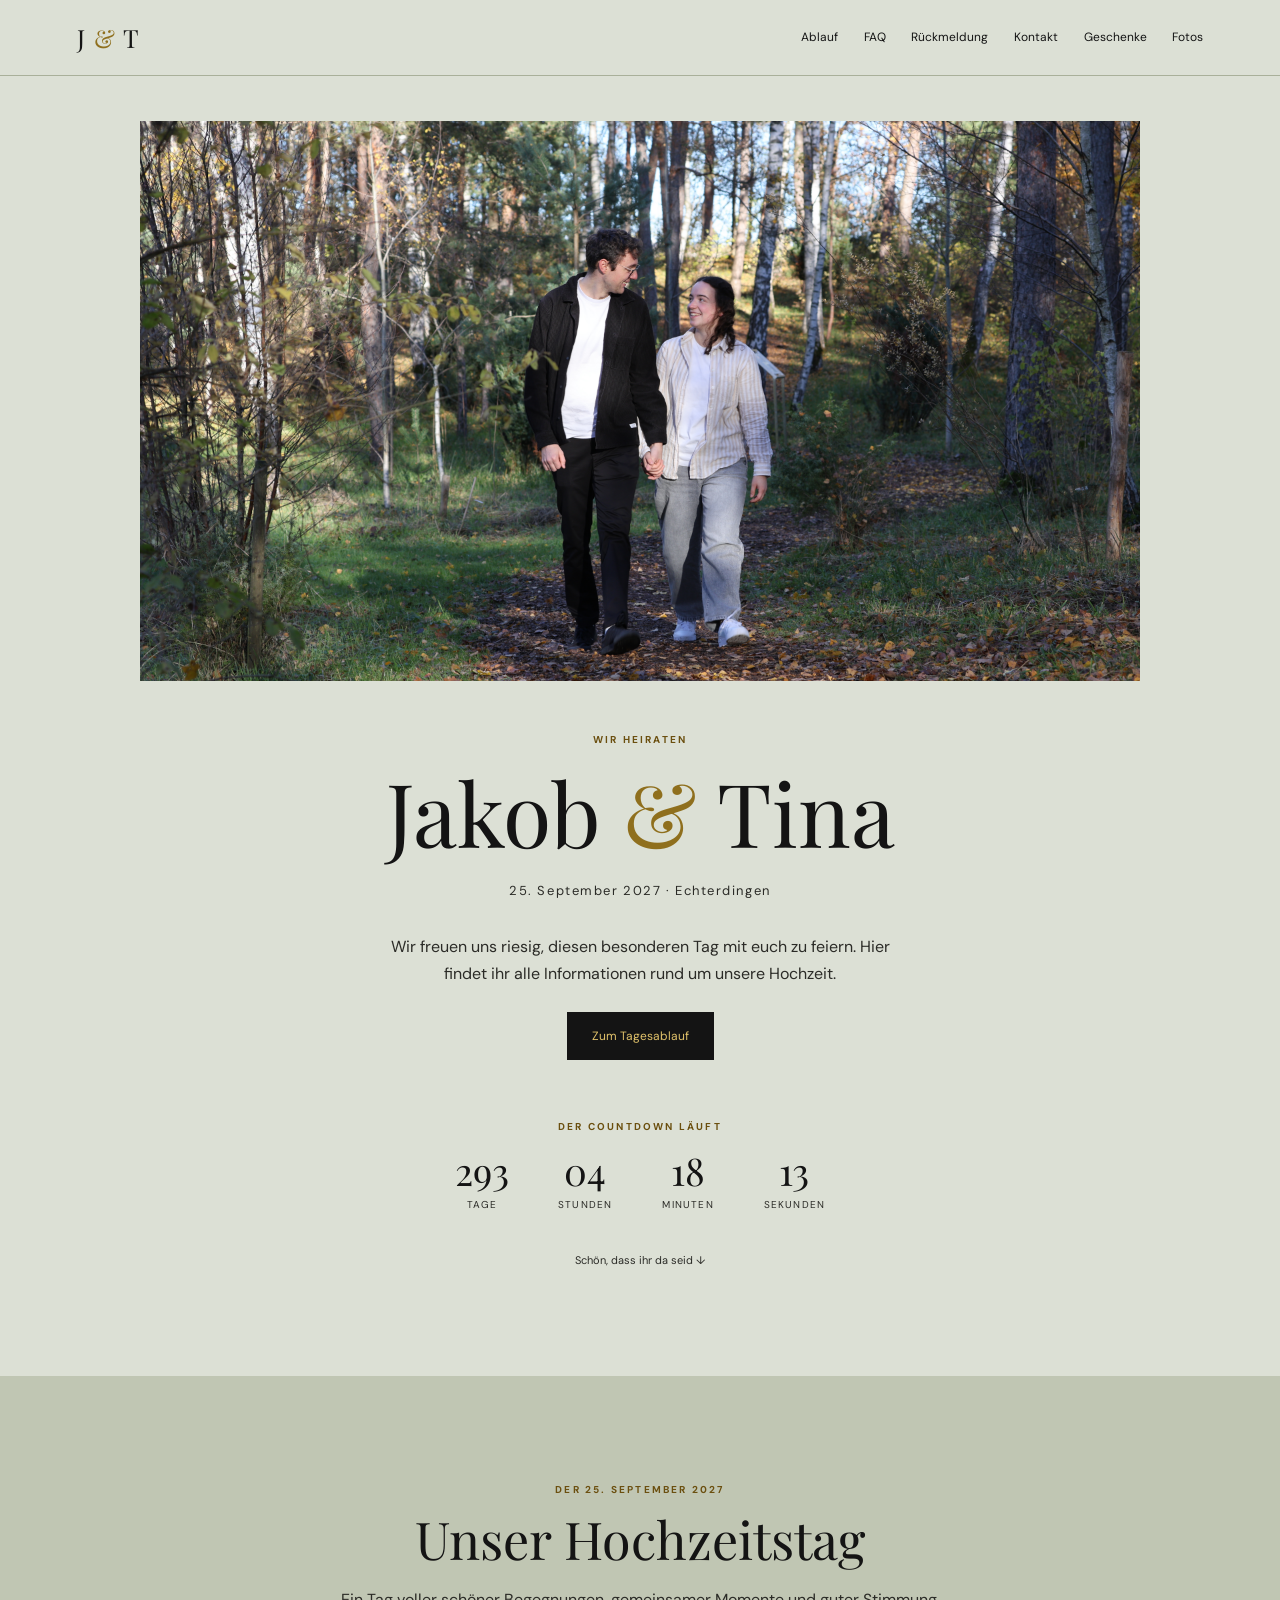
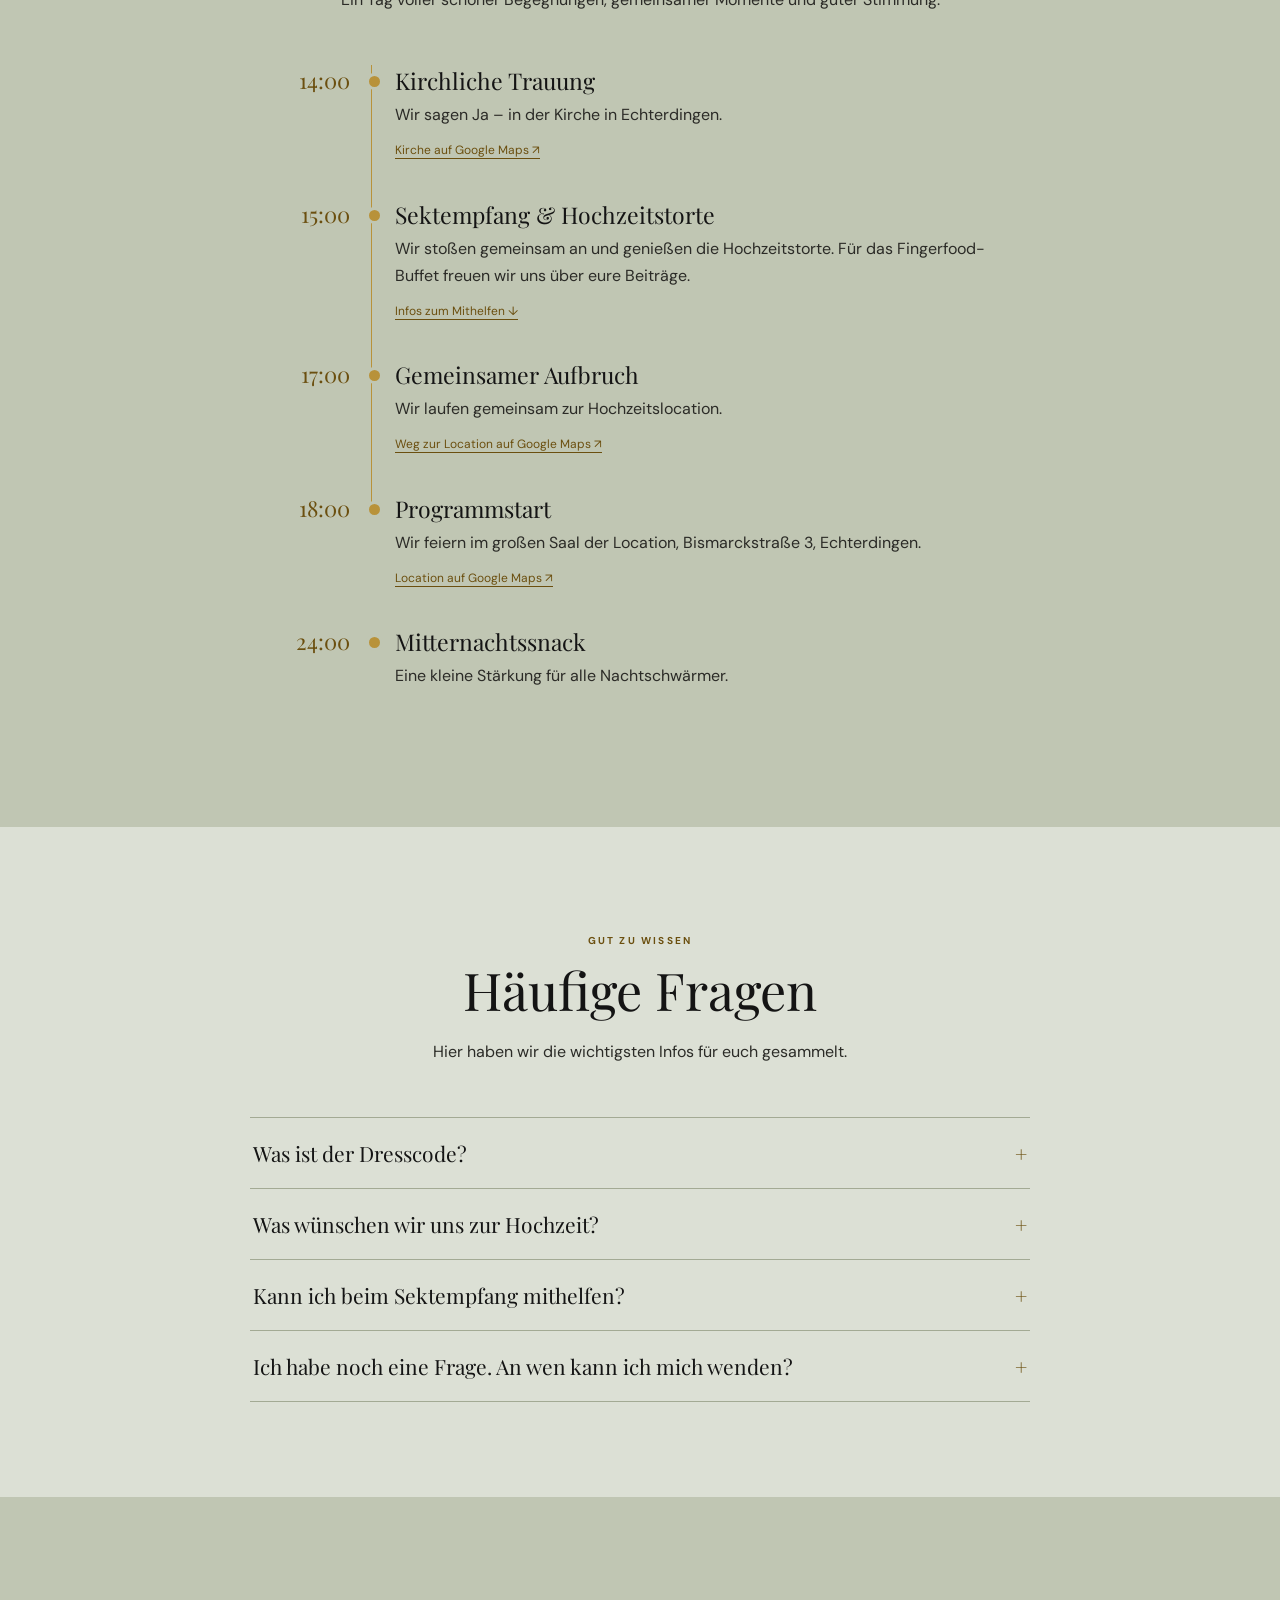
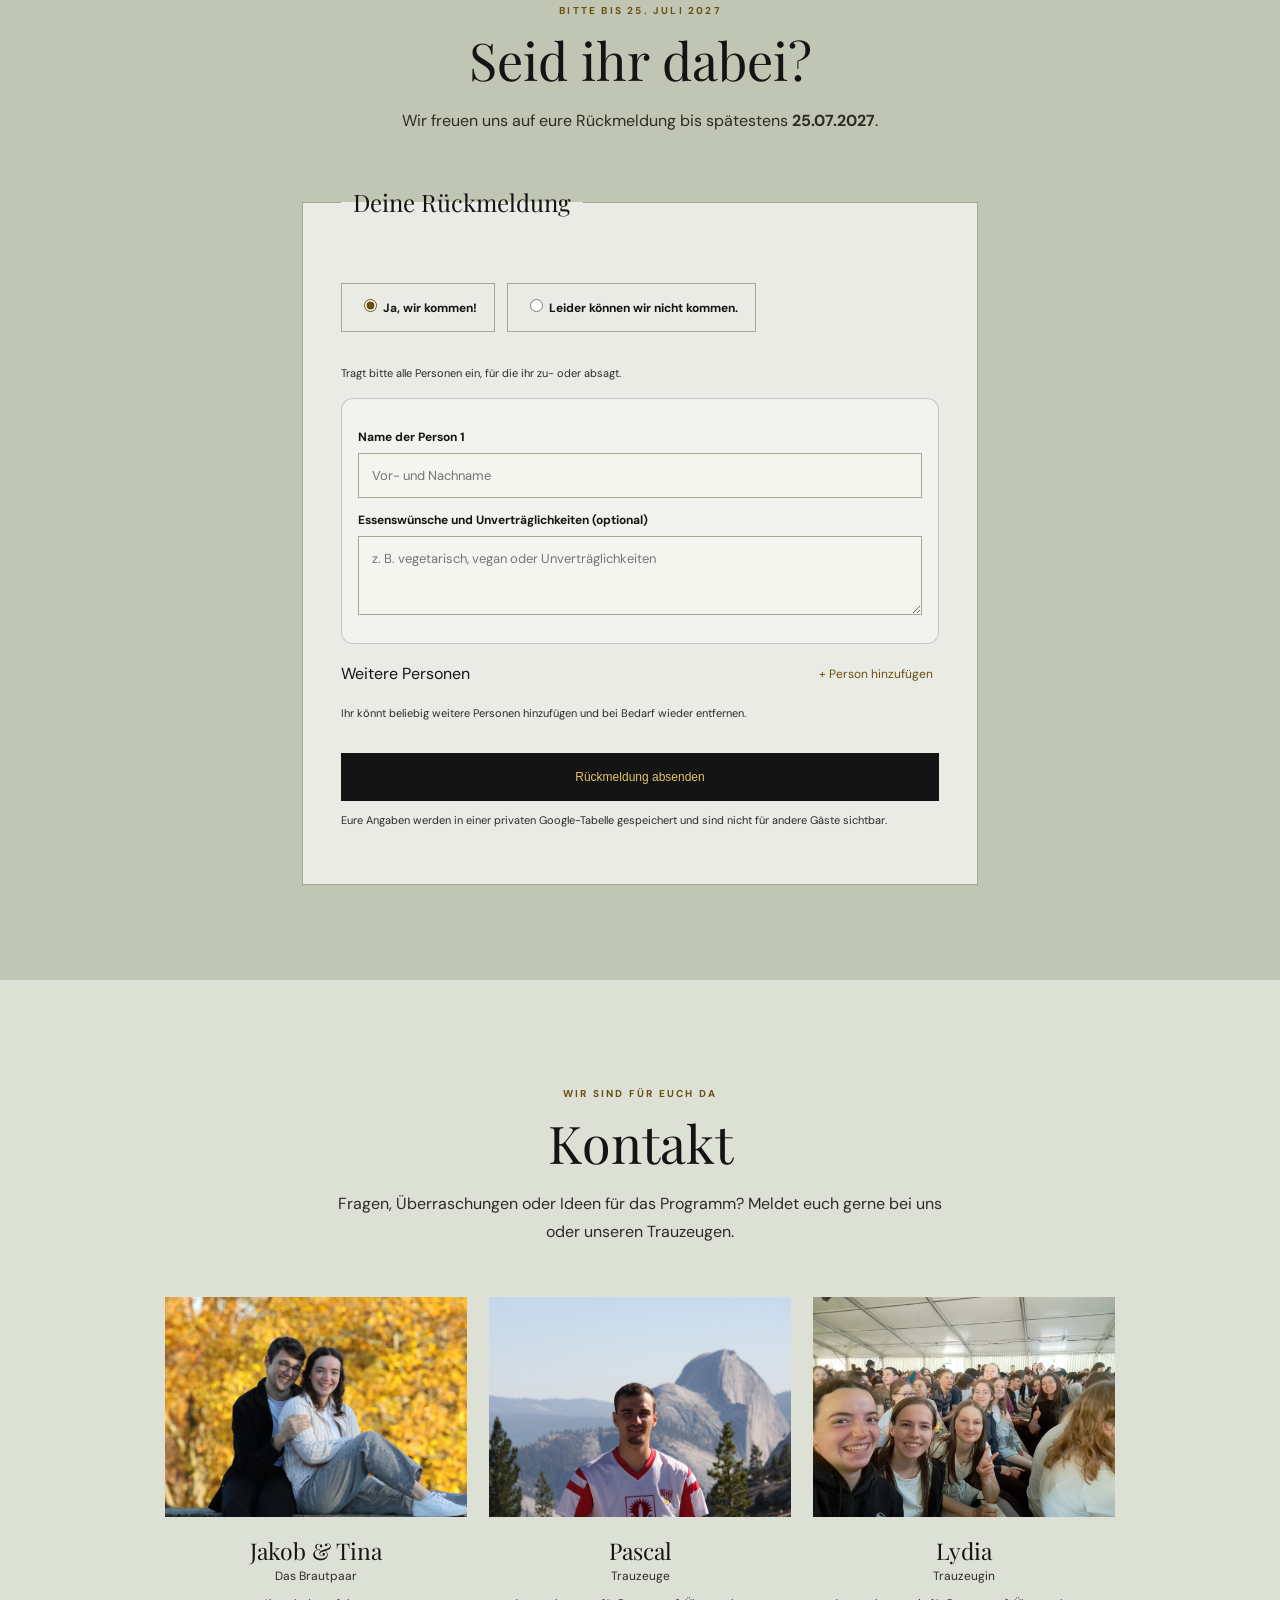
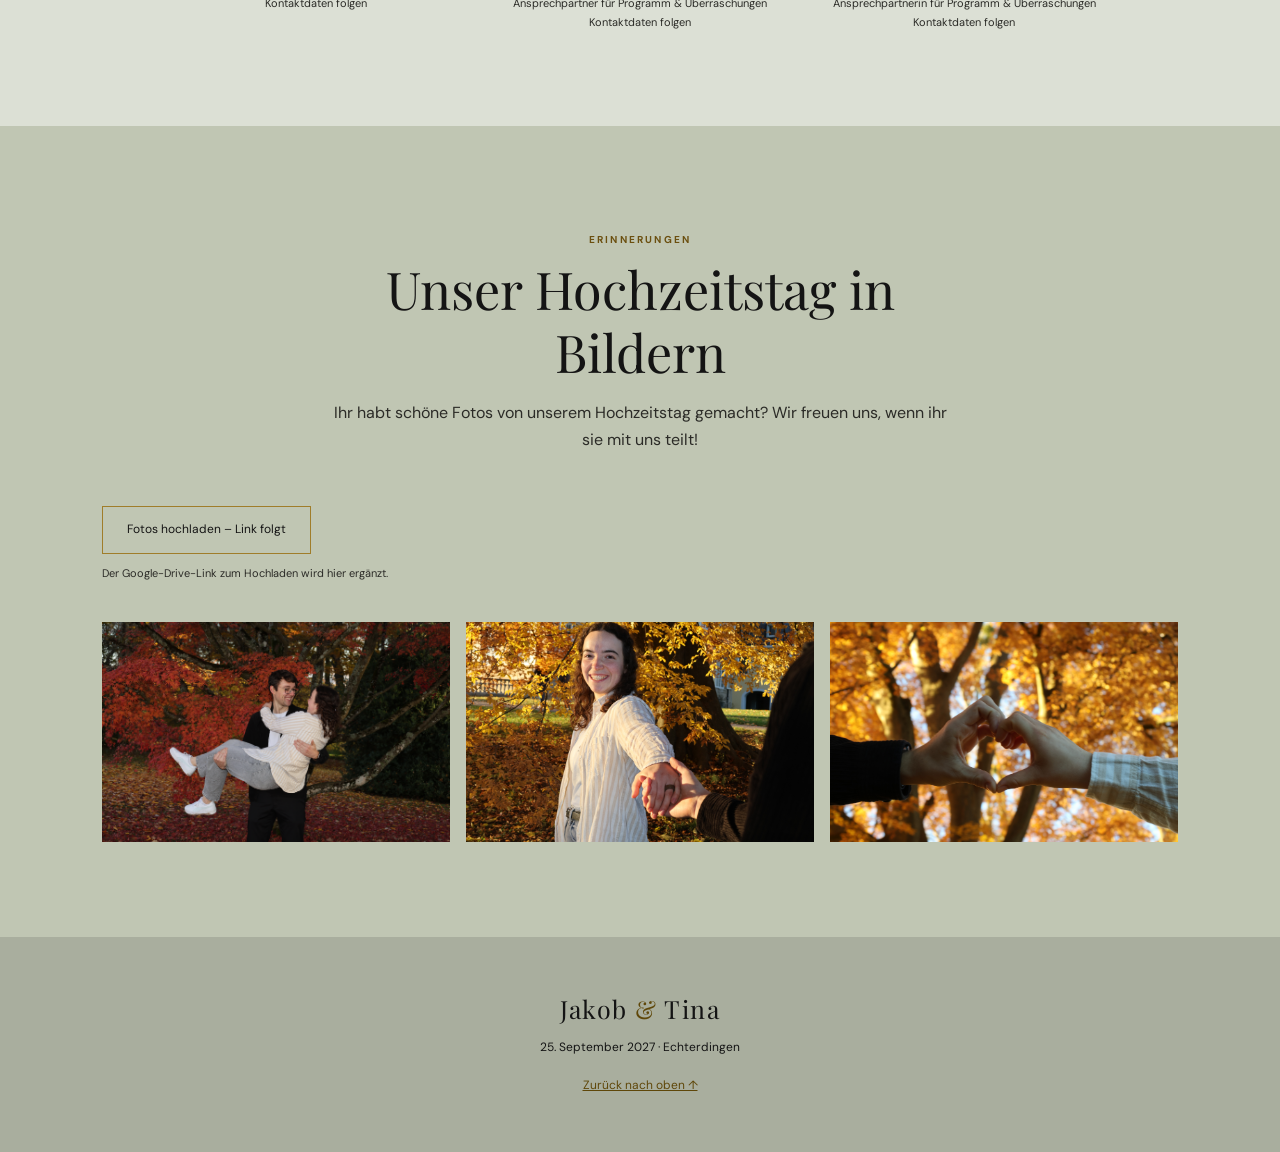
==== commit 5db26fb8: "Update theme color and styling in index.html" ====
--- a/index.html
+++ b/index.html
@@ -3,7 +3,7 @@
 <head>
 <meta charset="utf-8">
 <meta name="viewport" content="width=device-width,initial-scale=1">
-<meta name="theme-color" content="#f5f1e9">
+<meta name="theme-color" content="#dce0d5">
 <meta name="description" content="Die Hochzeit von Jakob und Tina am 25. September 2027">
 <title>Jakob & Tina – 25.09.2027</title>
 <link rel="preconnect" href="https://fonts.googleapis.com">
@@ -13,7 +13,7 @@
 
 <style>
 #rsvp .attendee-entry {
-  border: 1px solid rgba(95,105,82,.22);
+  border: 1px solid rgba(20,20,20,.2);
   border-radius: 12px;
   padding: 1rem;
   margin: 1rem 0;
@@ -49,37 +49,32 @@
 }
 
 /* Fotos */
-img.hero-image {
-  display: block;
-  object-fit: cover;
-  width: min(1000px, 100%);
-  height: clamp(240px, 48vw, 560px);
-}
+img.hero-image { display: block; object-fit: cover; width: min(1000px, 100%); height: clamp(240px, 48vw, 560px); }
 img.portrait { display: block; width: 100%; object-fit: cover; object-position: center 30%; }
 .gallery img { display: block; width: 100%; height: 220px; object-fit: cover; }
 @media (max-width: 760px) { .gallery img { height: 120px; } }
 
 /* Geschenkeliste (in der FAQ) */
 .faqs .gift-grid { max-width: 1000px; margin: 22px auto 0; display: grid; grid-template-columns: repeat(auto-fill, minmax(250px, 1fr)); gap: 22px; }
-.gift-card { background: #fbfaf6; border: 1px solid #d9ddcf; display: flex; flex-direction: column; }
+.gift-card { background: #e9ebe4; border: 1px solid #a3aa94; display: flex; flex-direction: column; }
 .gift-card.taken { opacity: .6; }
-.gift-card.mine { opacity: 1; border-color: #89927b; }
-.gift-card .gift-img { display: block; width: 100%; aspect-ratio: 4 / 3; object-fit: cover; background: #eee9df; }
-.gift-card .gift-placeholder { aspect-ratio: 4 / 3; border: 0; border-bottom: 1px solid #e2dfd4; }
+.gift-card.mine { opacity: 1; border-color: #b8923a; }
+.gift-card .gift-img { display: block; width: 100%; aspect-ratio: 4 / 3; object-fit: cover; background: #d0d4c6; }
+.gift-card .gift-placeholder { aspect-ratio: 4 / 3; border: 0; border-bottom: 1px solid #aab19b; }
 .gift-body { padding: 18px 20px 20px; display: flex; flex-direction: column; gap: 6px; flex: 1; }
 .gift-body h3 { font: 400 22px "Playfair Display", serif; margin: 0; }
-.gift-body p { margin: 0; color: #73786d; font-size: 13px; }
-.gift-body .gift-price { font-size: 12px; letter-spacing: .06em; color: #69745e; font-weight: 700; }
+.gift-body p { margin: 0; color: #2b2b27; font-size: 13px; }
+.gift-body .gift-price { font-size: 12px; letter-spacing: .06em; color: #6b4f0f; font-weight: 700; }
 .gift-actions { margin-top: auto; padding-top: 14px; display: flex; flex-direction: column; gap: 8px; }
 .gift-actions .button { width: 100%; min-height: 42px; }
 .gift-actions .button:disabled { opacity: .6; cursor: not-allowed; }
-.gift-code { background: #e7eadd; padding: 10px 12px; font-size: 12px; color: #59634f; }
+.gift-code { background: #dce0d5; padding: 10px 12px; font-size: 12px; color: #141414; }
 .gift-code strong { display: block; font-size: 20px; letter-spacing: .16em; }
-#gift-status { margin: 22px 0 0; text-align: center; color: #59634f; font-size: 14px; }
-.gift-release { max-width: 480px; margin: 30px auto 0; border-top: 1px solid #d9ddcf; padding-top: 18px; }
-.gift-release .gift-release-title { margin: 0; font-size: 13px; font-weight: 700; color: #59634f; }
+#gift-status { margin: 22px 0 0; text-align: center; color: #141414; font-size: 14px; }
+.gift-release { max-width: 480px; margin: 30px auto 0; border-top: 1px solid #a3aa94; padding-top: 18px; }
+.gift-release .gift-release-title { margin: 0; font-size: 13px; font-weight: 700; color: #141414; }
 .gift-release-row { display: flex; gap: 8px; margin-top: 14px; }
-.gift-release-row input { flex: 1; min-width: 0; padding: 12px; border: 1px solid #d9ddcf; background: #fffefa; font: 13px "DM Sans", sans-serif; text-transform: uppercase; letter-spacing: .1em; }
+.gift-release-row input { flex: 1; min-width: 0; padding: 12px; border: 1px solid #a3aa94; background: #f3f5ee; font: 13px "DM Sans", sans-serif; text-transform: uppercase; letter-spacing: .1em; }
 .gift-release-row .button { min-height: 44px; }
 
 #rsvp [hidden] { display: none !important; }
--- a/style.css
+++ b/style.css
@@ -1,61 +1,57 @@
 *{box-sizing:border-box}html{scroll-behavior:smooth;scroll-padding-top:80px}
-body{margin:0;background:#fbf9f5;color:#34382f;font-family:"DM Sans",sans-serif;line-height:1.7}a{color:inherit}
-.header{height:76px;padding:0 clamp(20px,6vw,88px);display:flex;align-items:center;justify-content:space-between;background:#fbf9f5ed;position:sticky;top:0;z-index:5;border-bottom:1px solid #e9e4da;backdrop-filter:blur(10px)}
+body{margin:0;background:#dce0d5;color:#141414;font-family:"DM Sans",sans-serif;line-height:1.7}a{color:inherit}
+.header{height:76px;padding:0 clamp(20px,6vw,88px);display:flex;align-items:center;justify-content:space-between;background:#dce0d5ed;position:sticky;top:0;z-index:5;border-bottom:1px solid #a9b09a;backdrop-filter:blur(10px)}
 .logo,footer div{font:25px "Playfair Display",serif;text-decoration:none;letter-spacing:.06em}
-.logo i, h1 i,footer i{color:#89927b;font-style:normal}nav{display:flex;gap:clamp(12px,2vw,27px)}nav a{text-decoration:none;font-size:12px;color:#62675b}
-.menu{display:none;border:0;background:none;font-size:24px;color:#34382f}
+.logo i, h1 i{color:#8f6f1d;font-style:normal}footer i{color:#5f4709;font-style:normal}nav{display:flex;gap:clamp(12px,2vw,27px)}nav a{text-decoration:none;font-size:12px;color:#141414}
+.menu{display:none;border:0;background:none;font-size:24px;color:#141414}
 .section{padding:95px clamp(22px,8vw,130px)}
 .hero{min-height:calc(100vh - 76px);display:flex;flex-direction:column;align-items:center;text-align:center;justify-content:center;padding-top:45px}
-.placeholder{background:linear-gradient(135deg,#eee9df,#e2e4d9 55%,#d9ddcf);border:1px solid #e2dfd4;display:flex;flex-direction:column;align-items:center;justify-content:center;text-align:center;color:#7d8573;gap:8px;padding:20px}
-.placeholder b{font:40px "Playfair Display",serif;color:#9ba48d}
-.placeholder small{font-size:11px;color:#7b8075}
+.placeholder{background:linear-gradient(135deg,#d0d4c6,#c8cdbb 55%,#bcc2ad);border:1px solid #aab19b;display:flex;flex-direction:column;align-items:center;justify-content:center;text-align:center;color:#2b2b27;gap:8px;padding:20px}
+.placeholder b{font:40px "Playfair Display",serif;color:#b8923a}
+.placeholder small{font-size:11px;color:#2b2b27}
 .hero-image{width:min(680px,100%);height:clamp(210px,35vw,390px);margin-bottom:40px}
-.eyebrow{font-size:10px;letter-spacing:.22em;font-weight:700;color:#89927b}.hero h1{font:400 clamp(48px,8vw,88px)/1.12 "Playfair Display",serif;margin:5px 0}
-.date{letter-spacing:.12em;font-size:13px;color:#777b70}.intro{max-width:500px;color:#777b70;margin:18px auto 25px}.button{display:inline-flex;align-items:center;justify-content:center;min-height:48px;padding:12px 24px;text-decoration:none;border:1px solid #59634f;font-size:12px;cursor:pointer}
-.dark{background:#59634f;color:white}.outline{color:#59634f;background:transparent}
+.eyebrow{font-size:10px;letter-spacing:.22em;font-weight:700;color:#6b4f0f}.hero h1{font:400 clamp(48px,8vw,88px)/1.12 "Playfair Display",serif;margin:5px 0}
+.date{letter-spacing:.12em;font-size:13px;color:#2b2b27}.intro{max-width:500px;color:#2b2b27;margin:18px auto 25px}.button{display:inline-flex;align-items:center;justify-content:center;min-height:48px;padding:12px 24px;text-decoration:none;border:1px solid #a07d2a;font-size:12px;cursor:pointer}
+.dark{background:#141414;color:#e2c36b;border-color:#141414}.outline{color:#141414;background:transparent}
 .countdown-wrap{margin-top:48px}.countdown{display:flex;gap:clamp(16px,4vw,48px);justify-content:center}
 .countdown div{display:flex;flex-direction:column;min-width:55px}.countdown strong{font:400 clamp(26px,4vw,38px) "Playfair Display",serif}
-.countdown small{font-size:10px;letter-spacing:.12em;color:#85897e;text-transform:uppercase}.scroll{margin-top:38px;font-size:11px;color:#8a8d83}.tint{background:#f1f1e9}
+.countdown small{font-size:10px;letter-spacing:.12em;color:#2b2b27;text-transform:uppercase}.scroll{margin-top:38px;font-size:11px;color:#2b2b27}.tint{background:#c0c6b3}
 .heading{text-align:center;max-width:620px;margin:0 auto 52px}
 .heading h2,.gift h2{font:400 clamp(36px,5vw,52px)/1.2 "Playfair Display",serif;margin:8px 0 14px}
-.heading>p:last-child,.gift p{color:#777b70}.timeline{max-width:760px;margin:auto}
+.heading>p:last-child,.gift p{color:#2b2b27}.timeline{max-width:760px;margin:auto}
 .timeline article{display:grid;grid-template-columns:90px 1fr;gap:45px;padding:0 0 36px;position:relative}
-.timeline article:before{content:"";position:absolute;left:106px;top:8px;width:11px;height:11px;border-radius:50%;background:#89927b;border:3px solid #f1f1e9}
-.timeline:before{content:"";position:absolute;margin-left:111px;height:450px;width:1px;background:#cbd0c1}.timeline time{text-align:right;font:22px "Playfair Display",serif;color:#69745e}
+.timeline article:before{content:"";position:absolute;left:106px;top:8px;width:11px;height:11px;border-radius:50%;background:#b8923a;border:3px solid #c0c6b3}
+.timeline:before{content:"";position:absolute;margin-left:111px;height:450px;width:1px;background:#b8923a}.timeline time{text-align:right;font:22px "Playfair Display",serif;color:#6b4f0f}
 .timeline h3,.contacts h3{font:400 23px "Playfair Display",serif;margin:0 0 5px}
-.timeline p{margin:0 0 7px;color:#73786d}
-.timeline a,.faqs a:not(.button){font-size:12px;color:#68745e;text-underline-offset:4px}
-.note{max-width:760px;margin:20px auto 0;padding:20px 24px;background:#e7eadd;display:flex;gap:18px;align-items:center}
-.note b{font-size:25px;color:#7e8a70}.note p{margin:0;color:#72786c;font-size:13px}.faqs{max-width:780px;margin:auto;border-top:1px solid #e2ded4}
-.faqs details{border-bottom:1px solid #e2ded4;padding:21px 3px}.faqs summary{cursor:pointer;list-style:none;font:21px "Playfair Display",serif}
-.faqs summary:after{content:"+";float:right;color:#89927b}
+.timeline p{margin:0 0 7px;color:#2b2b27}
+.timeline a,.faqs a:not(.button){font-size:12px;color:#6b4f0f;text-underline-offset:4px}
+.note{max-width:760px;margin:20px auto 0;padding:20px 24px;background:#e9ebe4;display:flex;gap:18px;align-items:center}
+.note b{font-size:25px;color:#6b4f0f}.note p{margin:0;color:#2b2b27;font-size:13px}.faqs{max-width:780px;margin:auto;border-top:1px solid #a3aa94}
+.faqs details{border-bottom:1px solid #a3aa94;padding:21px 3px}.faqs summary{cursor:pointer;list-style:none;font:21px "Playfair Display",serif}
+.faqs summary:after{content:"+";float:right;color:#6b4f0f}
 .faqs details[open] summary:after{content:"−"}
-.faqs details p{color:#73786d}
+.faqs details p{color:#2b2b27}
 .faqs small,
-.hint{display:block;font-size:11px;color:#818579;margin-top:10px}
+.hint{display:block;font-size:11px;color:#2b2b27;margin-top:10px}
 .rsvp-form{max-width:680px;margin:auto}
-.rsvp-form fieldset{border:1px solid #d9ddcf;padding:clamp(20px,4vw,38px);background:#fbfaf6}
+.rsvp-form fieldset{border:1px solid #a3aa94;padding:clamp(20px,4vw,38px);background:#e9ebe4}
 .rsvp-form legend{font:24px "Playfair Display",serif;padding:0 12px}
 .choices{display:flex;flex-wrap:wrap;gap:12px;margin:10px 0 25px}
-.choices label{border:1px solid #d5d9cc;padding:12px 17px;font-size:13px;cursor:pointer}
-.choices input{accent-color:#68745e}.rsvp-form label{display:block;font-size:12px;font-weight:700;margin:17px 0 7px}
+.choices label{border:1px solid #a3aa94;padding:12px 17px;font-size:13px;cursor:pointer}
+.choices input{accent-color:#6b4f0f}.rsvp-form label{display:block;font-size:12px;font-weight:700;margin:17px 0 7px}
 .rsvp-form input[type=text],
 .rsvp-form input[type=email],
-.rsvp-form textarea{width:100%;padding:13px;border:1px solid #d9ddcf;background:#fffefa;font:13px "DM Sans",sans-serif;color:#34382f}
+.rsvp-form textarea{width:100%;padding:13px;border:1px solid #a3aa94;background:#f3f5ee;font:13px "DM Sans",sans-serif;color:#141414}
 .rsvp-form textarea{resize:vertical}.guest-heading{display:flex;align-items:center;justify-content:space-between}
-.guest-heading button{border:0;background:none;color:#657158;font:12px "DM Sans",sans-serif;cursor:pointer}
+.guest-heading button{border:0;background:none;color:#6b4f0f;font:12px "DM Sans",sans-serif;cursor:pointer}
 .guest-row{display:flex;gap:8px;margin:8px 0}.guest-row input{flex:1}
-.guest-row button{border:1px solid #d9ddcf;background:transparent;padding:0 10px;color:#68745e}
+.guest-row button{border:1px solid #a3aa94;background:transparent;padding:0 10px;color:#6b4f0f}
 .submit{width:100%;margin-top:20px}
 .contacts{max-width:950px;margin:auto;display:grid;grid-template-columns:repeat(3,1fr);gap:22px}
 .contacts article{text-align:center}.portrait{height:220px;margin-bottom:18px}
-.contacts h3{margin:0}.contacts p{margin:0;color:#78806e;font-size:12px}
-.contacts small{display:block;color:#85897e;font-size:11px;margin-top:8px}
+.contacts h3{margin:0}.contacts p{margin:0;color:#2b2b27;font-size:12px}
+.contacts small{display:block;color:#2b2b27;font-size:11px;margin-top:8px}
 .gift{max-width:1000px;margin:auto;display:grid;grid-template-columns:1fr 1fr;gap:clamp(30px,7vw,90px);align-items:center}
 .gift-image{min-height:360px}.gift p{font-size:14px}
-.gift .code{font-size:12px;color:#59634f;margin-top:18px}.gallery{display:grid;grid-template-columns:repeat(3,1fr);gap:16px;margin-top:40px}.gallery 
-.placeholder{height:220px}footer{text-align:center;padding:55px 20px;background:#e8eade;color:#72796b}footer p,footer a{font-size:12px}footer a{color:#68745e}@media(max-width:760px){.header{height:65px}.menu{display:block}nav{display:none;position:absolute;top:64px;left:0;right:0;background:#fbf9f5;padding:18px 24px 24px;flex-direction:column;border-bottom:1px solid #e9e4da}nav.open{display:flex}nav a{font-size:13px}.section{padding:72px 22px}.hero{min-height:auto}.timeline article{grid-template-columns:60px 1fr;gap:32px}.timeline:before{margin-left:76px;height:490px}.timeline article:before{left:71px}.timeline time{font-size:18px}.timeline h3{font-size:20px}.contacts{grid-template-columns:1fr;max-width:380px;gap:35px}.portrait{height:250px}.gift{grid-template-columns:1fr}.gift-image{min-height:250px}.gallery{gap:8px}.gallery .placeholder{height:120px}.countdown{gap:15px}.countdown strong{font-size:27px}.countdown small{font-size:8px}.choices{flex-direction:column}}
-
-
-
-
+.gift .code{font-size:12px;color:#141414;margin-top:18px}.gallery{display:grid;grid-template-columns:repeat(3,1fr);gap:16px;margin-top:40px}.gallery 
+.placeholder{height:220px}footer{text-align:center;padding:55px 20px;background:#a9ae9e;color:#141414}footer p,footer a{font-size:12px}footer a{color:#5f4709}@media(max-width:760px){.header{height:65px}.menu{display:block}nav{display:none;position:absolute;top:64px;left:0;right:0;background:#dce0d5;padding:18px 24px 24px;flex-direction:column;border-bottom:1px solid #a9b09a}nav.open{display:flex}nav a{font-size:13px}.section{padding:72px 22px}.hero{min-height:auto}.timeline article{grid-template-columns:60px 1fr;gap:32px}.timeline:before{margin-left:76px;height:490px}.timeline article:before{left:71px}.timeline time{font-size:18px}.timeline h3{font-size:20px}.contacts{grid-template-columns:1fr;max-width:380px;gap:35px}.portrait{height:250px}.gift{grid-template-columns:1fr}.gift-image{min-height:250px}.gallery{gap:8px}.gallery .placeholder{height:120px}.countdown{gap:15px}.countdown strong{font-size:27px}.countdown small{font-size:8px}.choices{flex-direction:column}}
